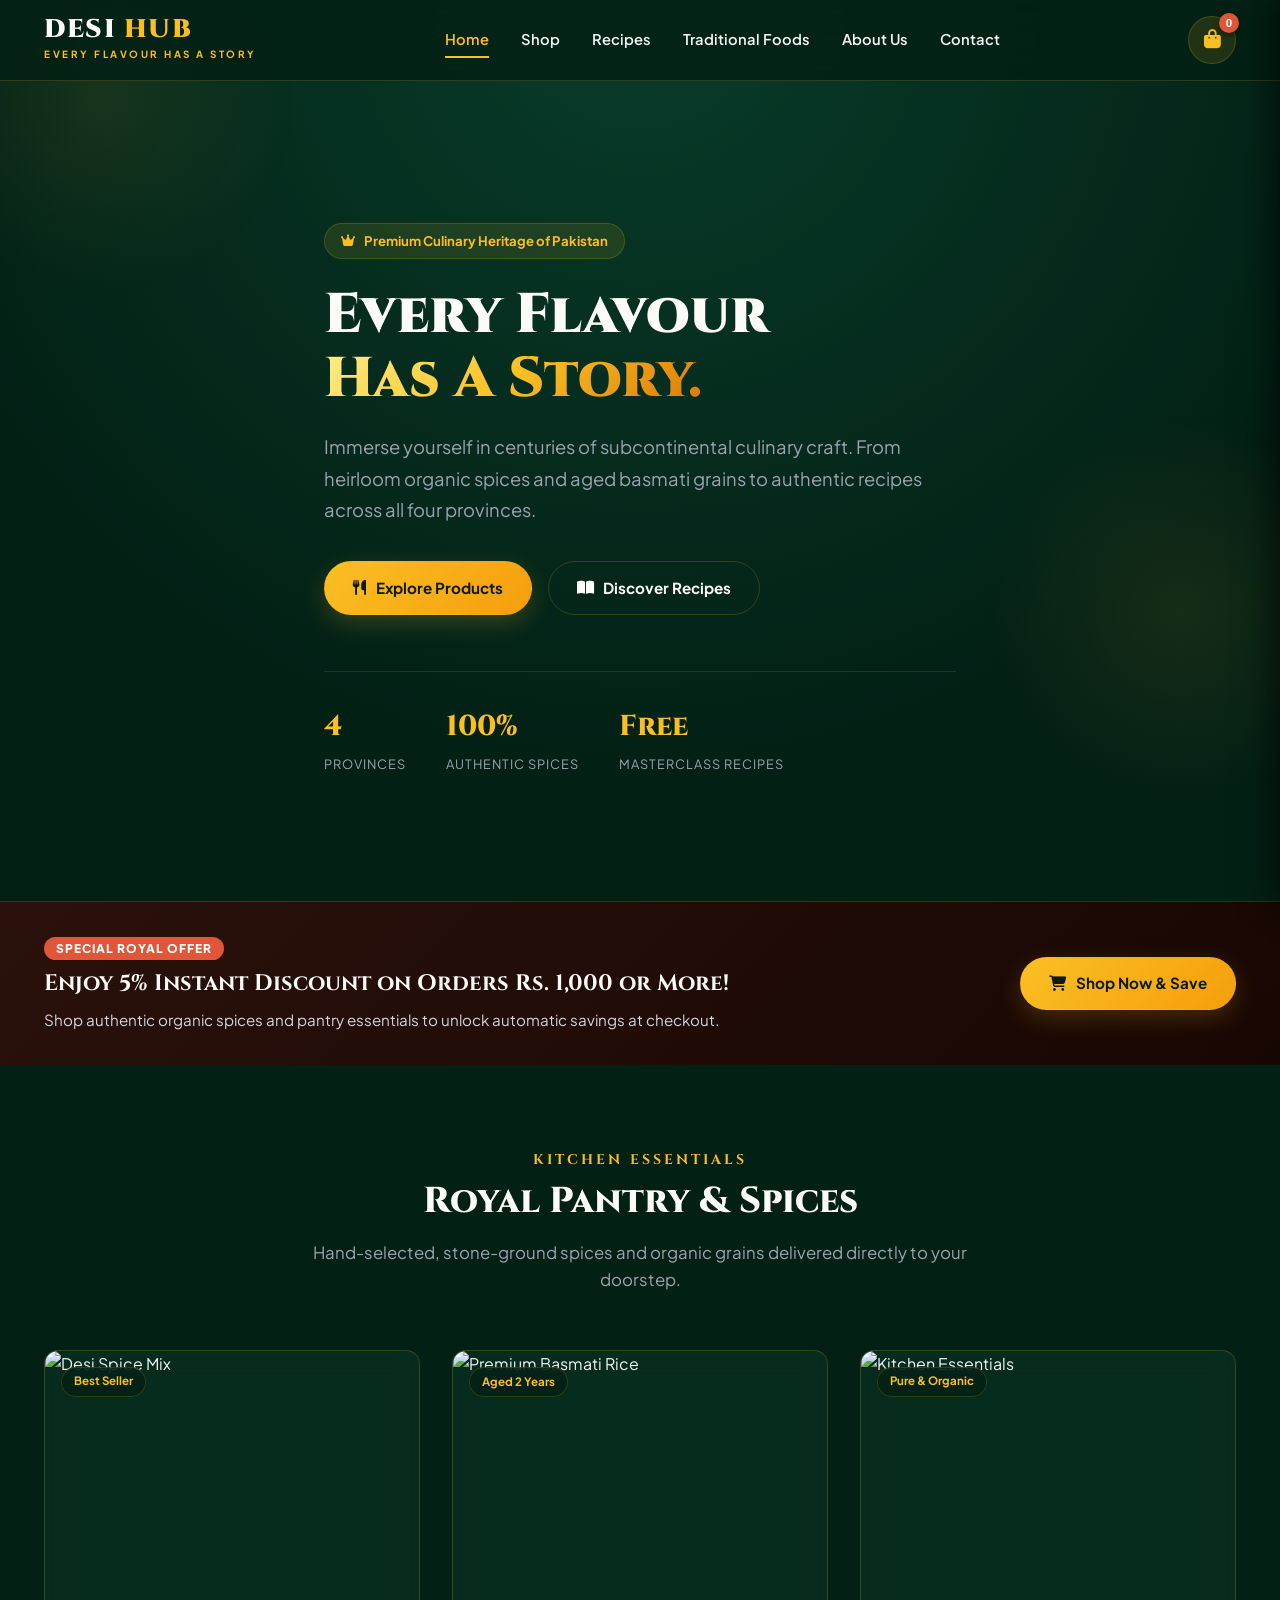
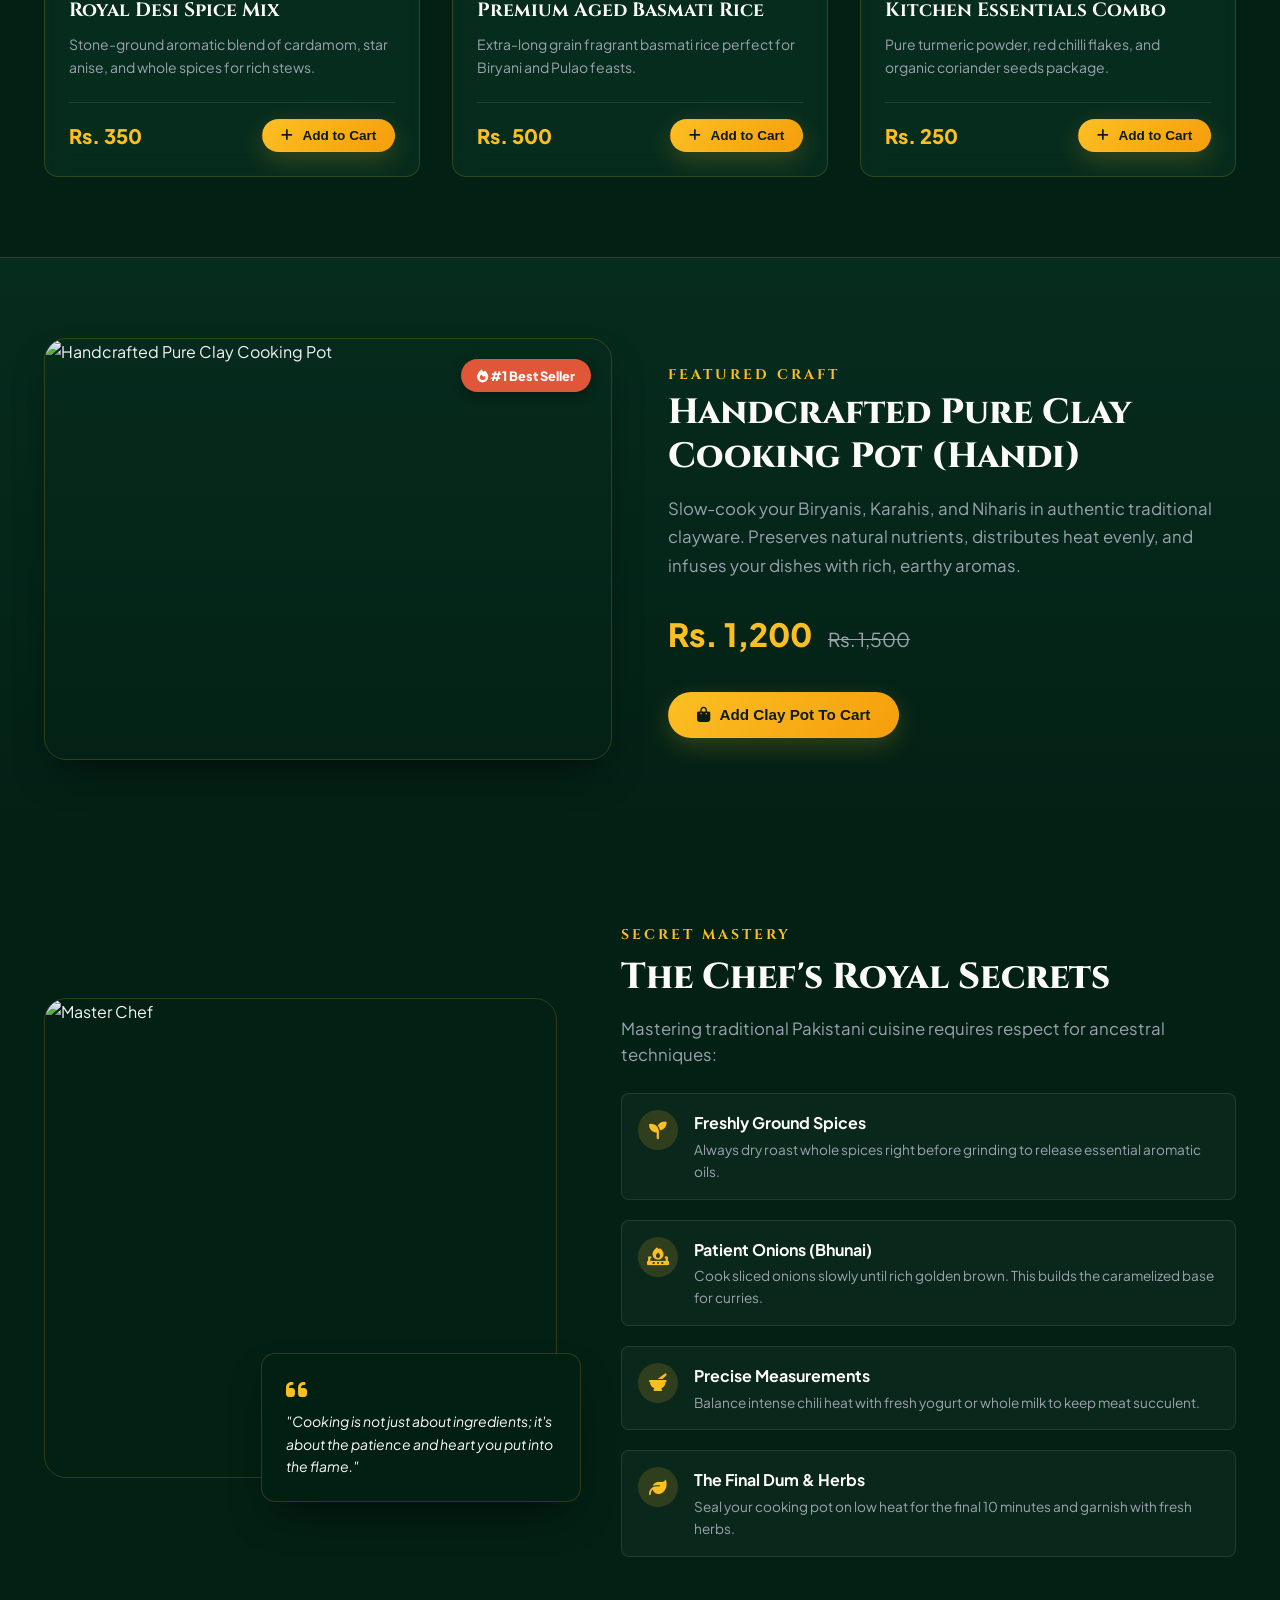
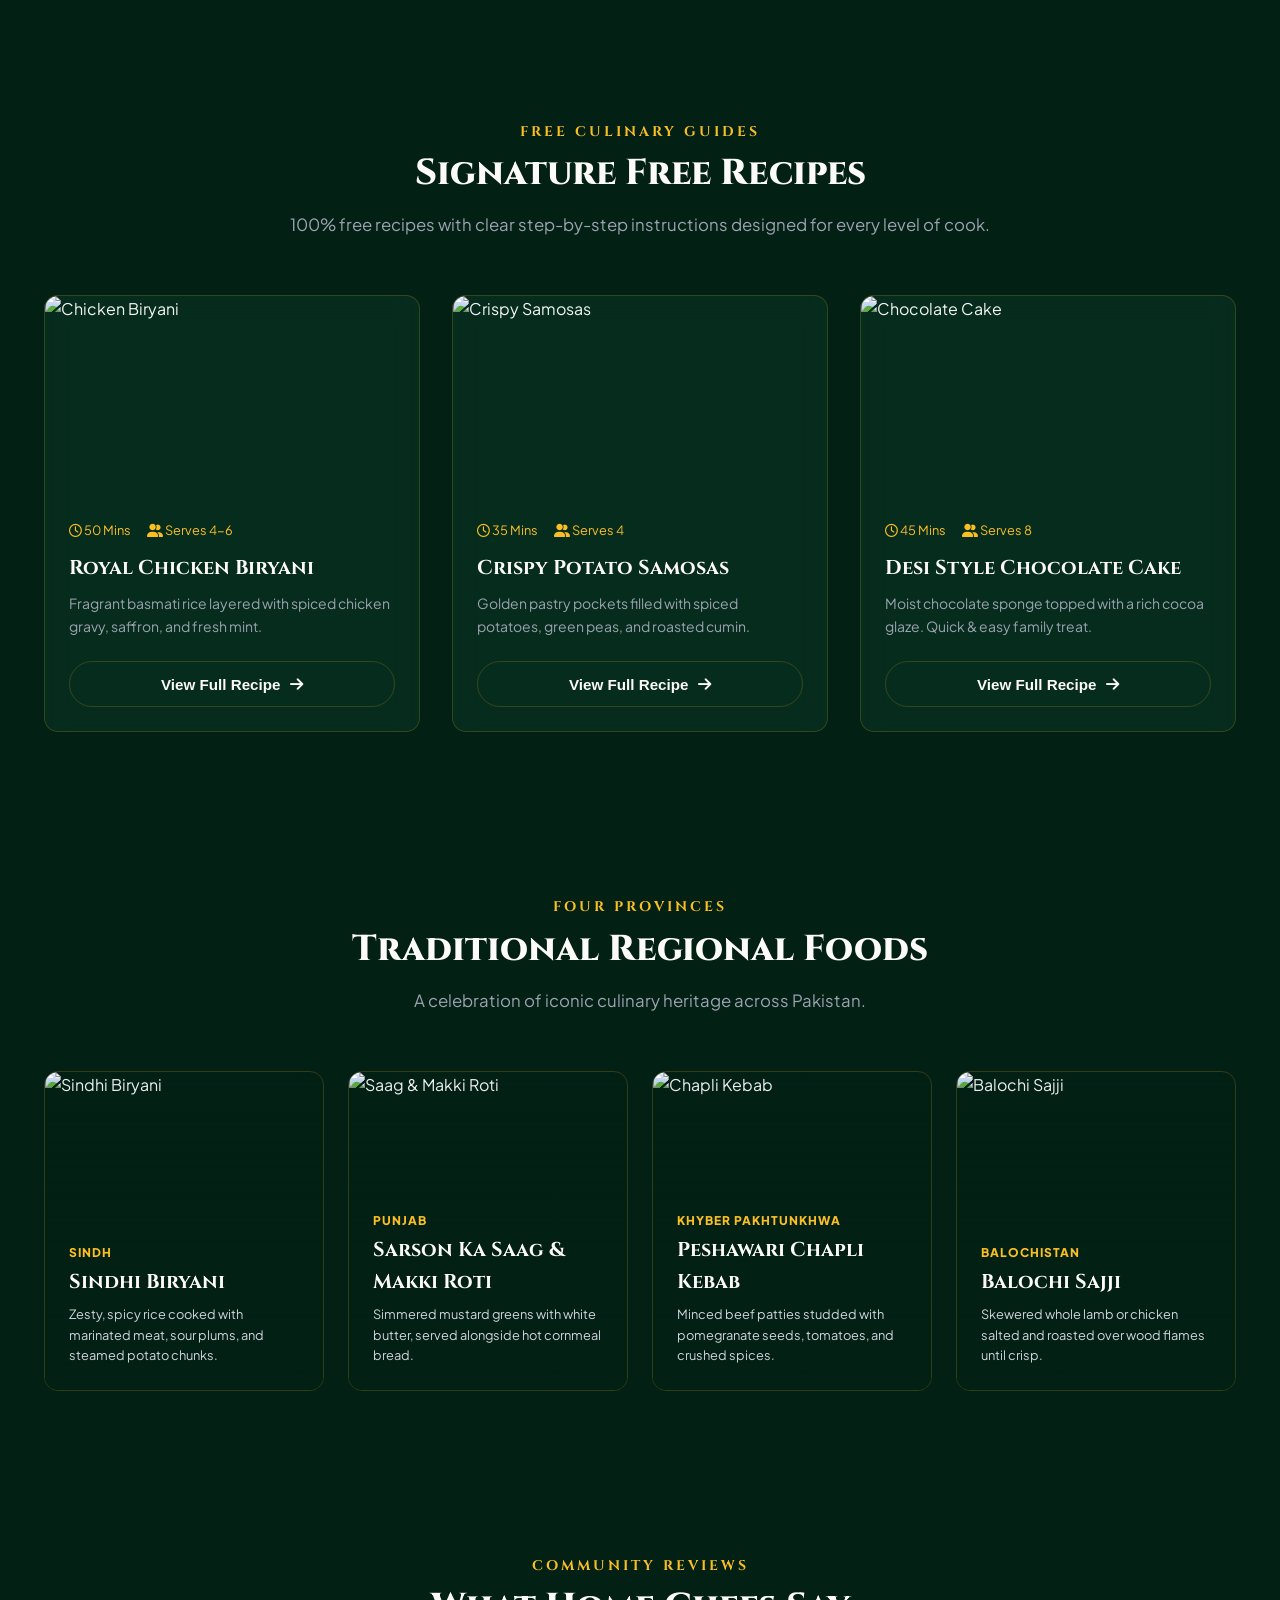
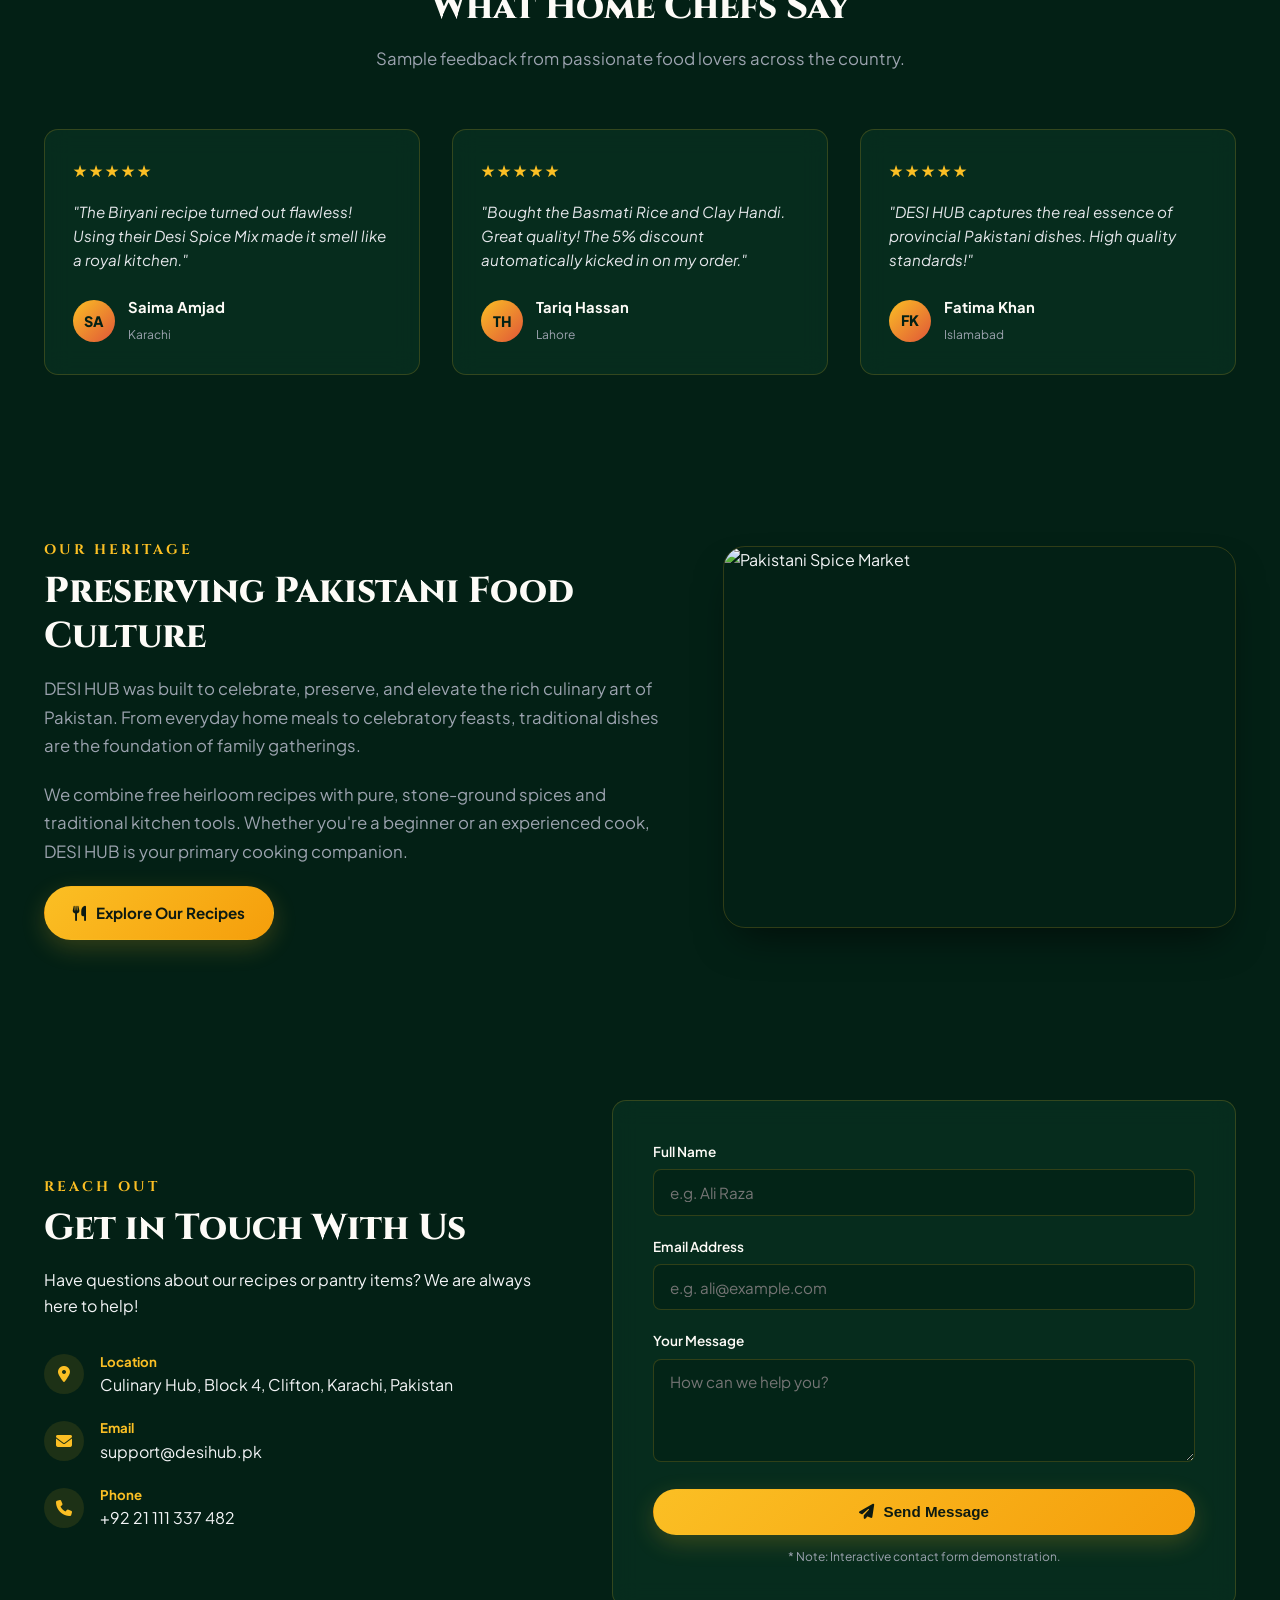
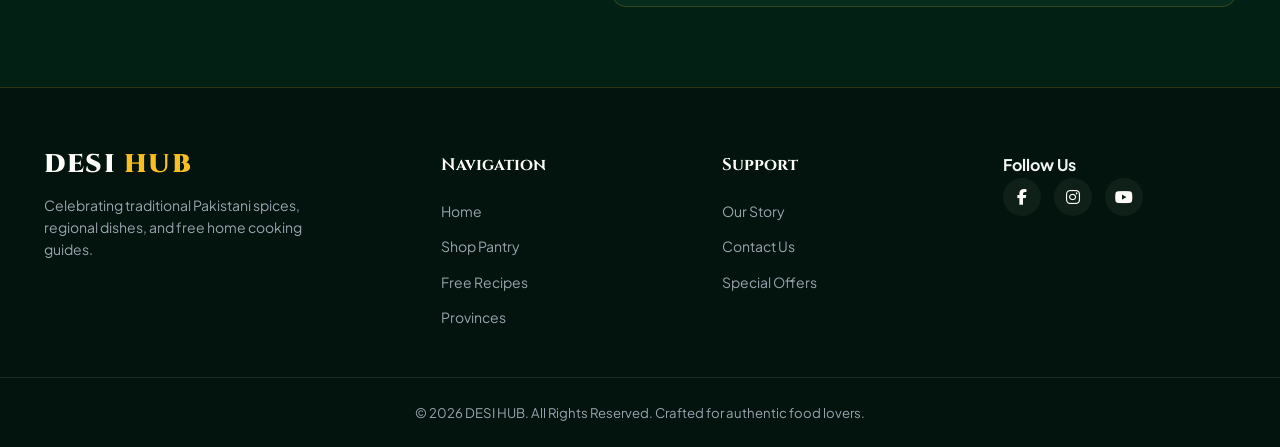
==== index.html @ f73d96d2 "First version of DESI HUB" ====
<!DOCTYPE html>
<html lang="en">
<head>
  <meta charset="UTF-8" />
  <meta name="viewport" content="width=device-width, initial-scale=1.0" />
  <title>DESI HUB — Every Flavour Has a Story</title>

  <!-- Google Fonts: Cinzel & Plus Jakarta Sans -->
  <link rel="preconnect" href="https://fonts.googleapis.com">
  <link rel="preconnect" href="https://fonts.gstatic.com" crossorigin>
  <link href="https://fonts.googleapis.com/css2?family=Cinzel:wght@600;700;800;900&family=Plus+Jakarta+Sans:wght@300;400;500;600;700;800&display=swap" rel="stylesheet">

  <!-- FontAwesome Icons -->
  <link rel="stylesheet" href="https://cdnjs.cloudflare.com/ajax/libs/font-awesome/6.4.0/css/all.min.css">

  <style>
    :root {
      --bg-dark: #032015;
      --bg-surface: #062c1e;
      --bg-card: rgba(8, 48, 33, 0.75);
      --bg-glass: rgba(12, 58, 40, 0.65);
      --gold-primary: #fbbf24;
      --gold-hover: #f59e0b;
      --gold-glow: rgba(251, 191, 36, 0.25);
      --terracotta: #e05638;
      --terracotta-hover: #c8462b;
      --cream: #fdfbf7;
      --text-main: #f3f4f6;
      --text-muted: #9ca3af;
      --border-color: rgba(251, 191, 36, 0.18);
      --border-light: rgba(255, 255, 255, 0.1);
      --radius-sm: 8px;
      --radius-md: 14px;
      --radius-lg: 22px;
      --radius-full: 9999px;
      --shadow-lg: 0 20px 40px -15px rgba(0, 0, 0, 0.6);
      --shadow-gold: 0 8px 25px rgba(251, 191, 36, 0.2);
      --transition: all 0.3s cubic-bezier(0.4, 0, 0.2, 1);
    }

    /* Reset & Base Styles */
    *, *::before, *::after {
      box-sizing: border-box;
      margin: 0;
      padding: 0;
    }

    html {
      scroll-behavior: smooth;
      font-family: 'Plus Jakarta Sans', sans-serif;
      background-color: var(--bg-dark);
      color: var(--text-main);
      overflow-x: hidden;
    }

    body {
      min-height: 100vh;
      line-height: 1.6;
      background: radial-gradient(circle at 50% 0%, #083c2a 0%, var(--bg-dark) 70%);
      background-attachment: fixed;
    }

    body.scroll-locked {
      overflow: hidden;
    }

    a {
      color: inherit;
      text-decoration: none;
    }

    img {
      max-width: 100%;
      height: auto;
      display: block;
    }

    /* Utility Classes & Container */
    .container {
      width: 100%;
      max-width: 1240px;
      margin: 0 auto;
      padding: 0 1.5rem;
    }

    .section-padding {
      padding: 5rem 0;
    }

    .gold-text {
      color: var(--gold-primary);
    }

    .gold-gradient {
      background: linear-gradient(135deg, #fef08a 0%, #fbbf24 50%, #d97706 100%);
      background-clip: text;
      -webkit-text-fill-color: transparent;
    }

    .section-header {
      text-align: center;
      max-width: 700px;
      margin: 0 auto 3.5rem;
    }

    .subheading {
      font-family: 'Cinzel', serif;
      font-size: 0.875rem;
      letter-spacing: 3px;
      color: var(--gold-primary);
      text-transform: uppercase;
      font-weight: 700;
      margin-bottom: 0.5rem;
      display: inline-block;
    }

    .section-title {
      font-family: 'Cinzel', serif;
      font-size: 2.25rem;
      font-weight: 800;
      color: var(--cream);
      line-height: 1.25;
      margin-bottom: 1rem;
    }

    .section-desc {
      color: var(--text-muted);
      font-size: 1.05rem;
    }

    .btn {
      display: inline-flex;
      align-items: center;
      justify-content: center;
      gap: 0.6rem;
      padding: 0.85rem 1.75rem;
      border-radius: var(--radius-full);
      font-weight: 700;
      font-size: 0.95rem;
      cursor: pointer;
      transition: var(--transition);
      border: 1px solid transparent;
      white-space: nowrap;
    }

    .btn-gold {
      background: linear-gradient(135deg, var(--gold-primary), var(--gold-hover));
      color: #0d1a12;
      box-shadow: var(--shadow-gold);
    }

    .btn-gold:hover {
      transform: translateY(-2px);
      box-shadow: 0 12px 30px rgba(251, 191, 36, 0.35);
      background: linear-gradient(135deg, #fcd34d, #f59e0b);
    }

    .btn-outline {
      background: transparent;
      color: var(--cream);
      border-color: var(--border-color);
    }

    .btn-outline:hover {
      background: rgba(251, 191, 36, 0.1);
      border-color: var(--gold-primary);
      color: var(--gold-primary);
    }

    .btn-sm {
      padding: 0.5rem 1.1rem;
      font-size: 0.85rem;
    }

    .btn-block {
      width: 100%;
    }

    .card {
      background: var(--bg-card);
      backdrop-filter: blur(12px);
      -webkit-backdrop-filter: blur(12px);
      border: 1px solid var(--border-color);
      border-radius: var(--radius-md);
      overflow: hidden;
      transition: var(--transition);
    }

    .card:hover {
      transform: translateY(-6px);
      border-color: rgba(251, 191, 36, 0.4);
      box-shadow: var(--shadow-lg);
    }

    /* Ambient Glow Background Elements */
    .ambient-glow {
      position: fixed;
      width: 400px;
      height: 400px;
      border-radius: 50%;
      background: radial-gradient(circle, rgba(251, 191, 36, 0.08) 0%, rgba(0,0,0,0) 70%);
      pointer-events: none;
      z-index: 0;
    }
    .glow-1 { top: -100px; left: -100px; }
    .glow-2 { bottom: 10%; right: -100px; }

    .navbar-wrapper {
      position: sticky;
      top: 0;
      z-index: 100;
      background: rgba(3, 32, 21, 0.85);
      backdrop-filter: blur(16px);
      -webkit-backdrop-filter: blur(16px);
      border-bottom: 1px solid var(--border-color);
      transition: var(--transition);
    }

    .navbar {
      display: flex;
      align-items: center;
      justify-content: space-between;
      height: 80px;
    }

    .brand {
      display: flex;
      flex-direction: column;
    }

    .brand-title {
      font-family: 'Cinzel', serif;
      font-size: 1.6rem;
      font-weight: 900;
      letter-spacing: 1.5px;
      color: var(--cream);
      line-height: 1;
    }

    .brand-tagline {
      font-size: 0.62rem;
      letter-spacing: 2.5px;
      color: var(--gold-primary);
      font-weight: 700;
      margin-top: 4px;
    }

    .nav-links {
      display: flex;
      align-items: center;
      gap: 2rem;
    }

    .nav-link {
      font-size: 0.92rem;
      font-weight: 600;
      color: var(--text-main);
      transition: var(--transition);
      position: relative;
    }

    .nav-link::after {
      content: '';
      position: absolute;
      bottom: -6px;
      left: 0;
      width: 0;
      height: 2px;
      background: var(--gold-primary);
      transition: var(--transition);
    }

    .nav-link:hover, .nav-link.active {
      color: var(--gold-primary);
    }

    .nav-link:hover::after, .nav-link.active::after {
      width: 100%;
    }

    .nav-actions {
      display: flex;
      align-items: center;
      gap: 1.25rem;
    }

    .cart-trigger {
      position: relative;
      background: rgba(251, 191, 36, 0.12);
      border: 1px solid var(--border-color);
      color: var(--gold-primary);
      width: 48px;
      height: 48px;
      border-radius: 50%;
      display: flex;
      align-items: center;
      justify-content: center;
      font-size: 1.2rem;
      cursor: pointer;
      transition: var(--transition);
    }

    .cart-trigger:hover {
      background: var(--gold-primary);
      color: var(--bg-dark);
    }

    .cart-badge {
      position: absolute;
      top: -4px;
      right: -4px;
      background: var(--terracotta);
      color: white;
      font-size: 0.72rem;
      font-weight: 800;
      width: 20px;
      height: 20px;
      border-radius: 50%;
      display: flex;
      align-items: center;
      justify-content: center;
      box-shadow: 0 2px 6px rgba(0,0,0,0.4);
    }

    .mobile-toggle {
      display: none;
      background: none;
      border: none;
      color: var(--cream);
      font-size: 1.5rem;
      cursor: pointer;
    }

    .hero-section {
      position: relative;
      padding: 7rem 0 6rem;
      overflow: hidden;
      display: flex;
      align-items: center;
      min-height: calc(100vh - 80px);
    }

    .hero-bg-overlay {
      position: absolute;
      inset: 0;
      background: linear-gradient(90deg, rgba(3, 32, 21, 0.95) 30%, rgba(3, 32, 21, 0.6) 60%, rgba(3, 32, 21, 0.3) 100%),
                  url('https://images.unsplash.com/photo-1585937421612-70a008356fbe?auto=format&fit=crop&w=1920&q=80') center/cover no-repeat;
      z-index: -1;
    }

    .hero-content {
      max-width: 680px;
      z-index: 1;
    }

    .hero-badge {
      display: inline-flex;
      align-items: center;
      gap: 0.5rem;
      padding: 0.4rem 1rem;
      background: rgba(251, 191, 36, 0.1);
      border: 1px solid var(--border-color);
      border-radius: var(--radius-full);
      font-size: 0.825rem;
      font-weight: 700;
      color: var(--gold-primary);
      margin-bottom: 1.5rem;
    }

    .hero-title {
      font-family: 'Cinzel', serif;
      font-size: 3.5rem;
      font-weight: 900;
      line-height: 1.15;
      color: var(--cream);
      margin-bottom: 1.25rem;
    }

    .hero-description {
      font-size: 1.15rem;
      color: var(--text-muted);
      margin-bottom: 2.25rem;
      line-height: 1.7;
    }

    .hero-cta {
      display: flex;
      flex-wrap: wrap;
      gap: 1rem;
      margin-bottom: 3.5rem;
    }

    .hero-stats {
      display: flex;
      gap: 2.5rem;
      padding-top: 2rem;
      border-top: 1px solid var(--border-light);
    }

    .stat-number {
      font-family: 'Cinzel', serif;
      font-size: 1.8rem;
      font-weight: 800;
      color: var(--gold-primary);
      display: block;
    }

    .stat-label {
      font-size: 0.8rem;
      color: var(--text-muted);
      text-transform: uppercase;
      letter-spacing: 1px;
    }

    .offer-banner {
      background: linear-gradient(135deg, #2b110b 0%, #170703 100%);
      border-top: 1px solid rgba(224, 86, 56, 0.3);
      padding: 2rem 0;
      position: relative;
    }

    .offer-wrapper {
      display: flex;
      align-items: center;
      justify-content: space-between;
      gap: 2rem;
      flex-wrap: wrap;
    }

    .badge-terracotta {
      background: var(--terracotta);
      color: white;
      font-size: 0.75rem;
      font-weight: 800;
      padding: 0.25rem 0.75rem;
      border-radius: var(--radius-full);
      letter-spacing: 1px;
    }

    .offer-heading {
      font-family: 'Cinzel', serif;
      font-size: 1.4rem;
      color: var(--cream);
      margin: 0.4rem 0;
    }

    .offer-text {
      color: #d1d5db;
      font-size: 0.95rem;
    }

    /* Products Grid */
    .products-grid {
      display: grid;
      grid-template-columns: repeat(auto-fill, minmax(300px, 1fr));
      gap: 2rem;
    }

    .product-card {
      display: flex;
      flex-direction: column;
      height: 100%;
    }

    .product-img-wrapper {
      position: relative;
      width: 100%;
      height: 220px;
      overflow: hidden;
    }

    .product-img-wrapper img {
      width: 100%;
      height: 100%;
      object-fit: cover;
      transition: transform 0.5s ease;
    }

    .product-card:hover .product-img-wrapper img {
      transform: scale(1.08);
    }

    .product-tag {
      position: absolute;
      top: 1rem;
      left: 1rem;
      background: rgba(3, 32, 21, 0.85);
      backdrop-filter: blur(6px);
      border: 1px solid var(--border-color);
      color: var(--gold-primary);
      font-size: 0.72rem;
      font-weight: 700;
      padding: 0.3rem 0.75rem;
      border-radius: var(--radius-full);
    }

    .product-info {
      padding: 1.5rem;
      display: flex;
      flex-direction: column;
      flex-grow: 1;
    }

    .product-title {
      font-family: 'Cinzel', serif;
      font-size: 1.2rem;
      font-weight: 700;
      color: var(--cream);
      margin-bottom: 0.5rem;
    }

    .product-desc {
      color: var(--text-muted);
      font-size: 0.875rem;
      margin-bottom: 1.5rem;
      flex-grow: 1;
    }

    .product-footer {
      display: flex;
      align-items: center;
      justify-content: space-between;
      margin-top: auto;
      padding-top: 1rem;
      border-top: 1px solid var(--border-light);
    }

    .product-price {
      font-size: 1.25rem;
      font-weight: 800;
      color: var(--gold-primary);
    }

    .bestseller-highlight {
      background: linear-gradient(180deg, var(--bg-surface) 0%, var(--bg-dark) 100%);
      padding: 5rem 0;
      border-top: 1px solid var(--border-color);
    }

    .highlight-grid {
      display: grid;
      grid-template-columns: 1fr 1fr;
      gap: 3.5rem;
      align-items: center;
    }

    .highlight-img-container {
      position: relative;
      border-radius: var(--radius-lg);
      overflow: hidden;
      border: 1px solid var(--border-color);
      box-shadow: var(--shadow-lg);
    }

    .highlight-img {
      width: 100%;
      height: 420px;
      object-fit: cover;
      display: block;
      transition: transform 0.6s ease;
    }

    .highlight-img-container:hover .highlight-img {
      transform: scale(1.04);
    }

    .highlight-badge {
      position: absolute;
      top: 1.25rem;
      right: 1.25rem;
      background: var(--terracotta);
      color: white;
      font-size: 0.8rem;
      font-weight: 800;
      padding: 0.4rem 1rem;
      border-radius: var(--radius-full);
      box-shadow: 0 4px 12px rgba(0,0,0,0.3);
    }

    .highlight-content .subheading {
      margin-bottom: 0.25rem;
    }

    .highlight-title {
      font-family: 'Cinzel', serif;
      font-size: 2.2rem;
      font-weight: 800;
      color: var(--cream);
      margin-bottom: 1rem;
      line-height: 1.25;
    }

    .highlight-desc {
      color: var(--text-muted);
      font-size: 1.05rem;
      margin-bottom: 1.75rem;
      line-height: 1.7;
    }

    .price-row {
      display: flex;
      align-items: baseline;
      gap: 1rem;
      margin-bottom: 2rem;
    }

    .current-price {
      font-size: 2rem;
      font-weight: 900;
      color: var(--gold-primary);
    }

    .old-price {
      font-size: 1.2rem;
      color: var(--text-muted);
      text-decoration: line-through;
    }

    .chefs-secret-section {
      padding: 5rem 0;
    }

    .chefs-wrapper {
      display: grid;
      grid-template-columns: 1fr 1.2fr;
      gap: 4rem;
      align-items: center;
    }

    .chefs-image-box {
      position: relative;
    }

    .chefs-image-box img {
      width: 100%;
      height: 480px;
      object-fit: cover;
      border-radius: var(--radius-lg);
      border: 1px solid var(--border-color);
    }

    .quote-card {
      position: absolute;
      bottom: -1.5rem;
      right: -1.5rem;
      background: rgba(3, 32, 21, 0.9);
      backdrop-filter: blur(12px);
      border: 1px solid var(--border-color);
      padding: 1.5rem;
      border-radius: var(--radius-md);
      max-width: 320px;
      box-shadow: var(--shadow-lg);
    }

    .quote-icon {
      color: var(--gold-primary);
      font-size: 1.5rem;
      margin-bottom: 0.5rem;
    }

    .quote-card p {
      font-size: 0.875rem;
      color: var(--cream);
      font-style: italic;
    }

    .secret-list {
      list-style: none;
      display: grid;
      gap: 1.25rem;
      margin-top: 1.5rem;
    }

    .secret-item {
      display: flex;
      align-items: flex-start;
      gap: 1rem;
      padding: 1rem;
      background: rgba(255, 255, 255, 0.03);
      border-radius: var(--radius-sm);
      border: 1px solid var(--border-light);
    }

    .secret-icon {
      width: 40px;
      height: 40px;
      border-radius: 50%;
      background: rgba(251, 191, 36, 0.15);
      color: var(--gold-primary);
      display: flex;
      align-items: center;
      justify-content: center;
      font-size: 1.1rem;
      flex-shrink: 0;
    }

    .secret-item h4 {
      color: var(--cream);
      font-size: 1rem;
      margin-bottom: 0.2rem;
    }

    .secret-item p {
      color: var(--text-muted);
      font-size: 0.85rem;
    }

    .recipes-grid {
      display: grid;
      grid-template-columns: repeat(auto-fill, minmax(320px, 1fr));
      gap: 2rem;
    }

    .recipe-card {
      display: flex;
      flex-direction: column;
    }

    .recipe-img {
      width: 100%;
      height: 200px;
      object-fit: cover;
    }

    .recipe-body {
      padding: 1.5rem;
      display: flex;
      flex-direction: column;
      flex-grow: 1;
    }

    .recipe-meta {
      display: flex;
      gap: 1rem;
      font-size: 0.8rem;
      color: var(--gold-primary);
      margin-bottom: 0.75rem;
    }

    .recipe-title {
      font-family: 'Cinzel', serif;
      font-size: 1.25rem;
      color: var(--cream);
      margin-bottom: 0.5rem;
    }

    .recipe-excerpt {
      color: var(--text-muted);
      font-size: 0.875rem;
      margin-bottom: 1.5rem;
      flex-grow: 1;
    }

    /* Provinces Grid */
    .provinces-grid {
      display: grid;
      grid-template-columns: repeat(auto-fill, minmax(260px, 1fr));
      gap: 1.5rem;
    }

    .province-card {
      position: relative;
      height: 320px;
      border-radius: var(--radius-md);
      overflow: hidden;
      border: 1px solid var(--border-color);
      cursor: pointer;
    }

    .province-bg {
      width: 100%;
      height: 100%;
      object-fit: cover;
      transition: transform 0.6s ease;
    }

    .province-card:hover .province-bg {
      transform: scale(1.1);
    }

    .province-overlay {
      position: absolute;
      inset: 0;
      background: linear-gradient(0deg, rgba(3, 32, 21, 0.95) 0%, rgba(3, 32, 21, 0.3) 60%, rgba(0,0,0,0) 100%);
      padding: 1.5rem;
      display: flex;
      flex-direction: column;
      justify-content: flex-end;
    }

    .province-tag {
      font-size: 0.75rem;
      font-weight: 800;
      color: var(--gold-primary);
      text-transform: uppercase;
      letter-spacing: 1px;
    }

    .province-dish {
      font-family: 'Cinzel', serif;
      font-size: 1.25rem;
      color: var(--cream);
      margin: 0.2rem 0 0.4rem;
    }

    .province-desc {
      font-size: 0.8rem;
      color: #d1d5db;
    }

    .reviews-grid {
      display: grid;
      grid-template-columns: repeat(auto-fill, minmax(300px, 1fr));
      gap: 2rem;
    }

    .review-card {
      padding: 1.75rem;
      display: flex;
      flex-direction: column;
    }

    .stars {
      color: var(--gold-primary);
      margin-bottom: 1rem;
      letter-spacing: 2px;
    }

    .review-text {
      color: #e5e7eb;
      font-size: 0.95rem;
      font-style: italic;
      margin-bottom: 1.5rem;
      flex-grow: 1;
    }

    .reviewer-info {
      display: flex;
      align-items: center;
      gap: 0.8rem;
    }

    .avatar {
      width: 42px;
      height: 42px;
      border-radius: 50%;
      background: linear-gradient(135deg, var(--gold-primary), var(--terracotta));
      color: #032015;
      font-weight: 800;
      display: flex;
      align-items: center;
      justify-content: center;
      font-size: 0.9rem;
    }

    .reviewer-name {
      color: var(--cream);
      font-size: 0.925rem;
      font-weight: 700;
    }

    .reviewer-location {
      font-size: 0.75rem;
      color: var(--text-muted);
    }

    /* About Us Section */
    .about-grid {
      display: grid;
      grid-template-columns: 1.2fr 1fr;
      gap: 4rem;
      align-items: center;
    }

    .about-p {
      color: var(--text-muted);
      font-size: 1.05rem;
      margin-bottom: 1.25rem;
      line-height: 1.7;
    }

    .about-image-box {
      border-radius: var(--radius-lg);
      overflow: hidden;
      border: 1px solid var(--border-color);
      box-shadow: var(--shadow-lg);
    }

    .about-img {
      width: 100%;
      height: 380px;
      object-fit: cover;
    }

    /* Contact Section */
    .contact-wrapper {
      display: grid;
      grid-template-columns: 1fr 1.2fr;
      gap: 3rem;
    }

    .contact-info-box {
      display: flex;
      flex-direction: column;
      justify-content: center;
    }

    .contact-details {
      margin-top: 2rem;
      display: grid;
      gap: 1.25rem;
    }

    .c-detail {
      display: flex;
      align-items: center;
      gap: 1rem;
    }

    .c-detail i {
      width: 40px;
      height: 40px;
      border-radius: 50%;
      background: rgba(251, 191, 36, 0.1);
      color: var(--gold-primary);
      display: flex;
      align-items: center;
      justify-content: center;
    }

    .contact-form-card {
      padding: 2.5rem;
    }

    .form-group {
      margin-bottom: 1.25rem;
    }

    .form-group label {
      display: block;
      font-size: 0.85rem;
      font-weight: 600;
      color: var(--cream);
      margin-bottom: 0.4rem;
    }

    .form-input {
      width: 100%;
      padding: 0.8rem 1rem;
      background: rgba(3, 32, 21, 0.6);
      border: 1px solid var(--border-color);
      border-radius: var(--radius-sm);
      color: white;
      font-family: inherit;
      font-size: 0.95rem;
      transition: var(--transition);
    }

    .form-input:focus {
      outline: none;
      border-color: var(--gold-primary);
      box-shadow: 0 0 0 3px rgba(251, 191, 36, 0.15);
    }

    .form-note {
      font-size: 0.75rem;
      color: var(--text-muted);
      margin-top: 0.75rem;
      text-align: center;
    }

    /* Footer */
    .footer {
      background: #02140d;
      border-top: 1px solid var(--border-color);
      padding: 4rem 0 0;
    }

    .footer-grid {
      display: grid;
      grid-template-columns: 1.5fr 1fr 1fr 1fr;
      gap: 3rem;
      padding-bottom: 3rem;
    }

    .footer-brand p {
      color: var(--text-muted);
      font-size: 0.875rem;
      margin-top: 1rem;
      max-width: 300px;
    }

    .footer-links h4 {
      color: var(--cream);
      font-family: 'Cinzel', serif;
      font-size: 1.05rem;
      margin-bottom: 1.2rem;
    }

    .footer-links ul {
      list-style: none;
      display: grid;
      gap: 0.6rem;
    }

    .footer-links a {
      color: var(--text-muted);
      font-size: 0.875rem;
      transition: var(--transition);
    }

    .footer-links a:hover {
      color: var(--gold-primary);
    }

    .social-icons {
      display: flex;
      gap: 0.8rem;
    }

    .social-icons a {
      width: 38px;
      height: 38px;
      border-radius: 50%;
      background: rgba(255, 255, 255, 0.05);
      color: var(--cream);
      display: flex;
      align-items: center;
      justify-content: center;
      transition: var(--transition);
    }

    .social-icons a:hover {
      background: var(--gold-primary);
      color: var(--bg-dark);
    }

    .footer-bottom {
      border-top: 1px solid var(--border-light);
      padding: 1.5rem 0;
      text-align: center;
      font-size: 0.825rem;
      color: var(--text-muted);
    }

    .cart-overlay {
      position: fixed;
      inset: 0;
      background: rgba(0, 0, 0, 0.7);
      backdrop-filter: blur(4px);
      z-index: 200;
      opacity: 0;
      pointer-events: none;
      transition: var(--transition);
    }

    .cart-overlay.active {
      opacity: 1;
      pointer-events: auto;
    }

    .cart-drawer {
      position: fixed;
      top: 0;
      right: -420px;
      width: 100%;
      max-width: 420px;
      height: 100vh;
      background: #042418;
      border-left: 1px solid var(--border-color);
      z-index: 201;
      display: flex;
      flex-direction: column;
      transition: right 0.4s cubic-bezier(0.16, 1, 0.3, 1);
      box-shadow: -10px 0 30px rgba(0,0,0,0.5);
    }

    .cart-drawer.active {
      right: 0;
    }

    .cart-header {
      padding: 1.5rem;
      border-bottom: 1px solid var(--border-light);
      display: flex;
      align-items: center;
      justify-content: space-between;
    }

    .cart-header h3 {
      font-family: 'Cinzel', serif;
      font-size: 1.2rem;
      color: var(--cream);
      display: flex;
      align-items: center;
      gap: 0.5rem;
    }

    .cart-close-btn {
      background: none;
      border: none;
      color: var(--text-muted);
      font-size: 1.8rem;
      cursor: pointer;
      transition: var(--transition);
      line-height: 1;
    }

    .cart-close-btn:hover {
      color: var(--gold-primary);
    }

    /* Discount Banner in Cart */
    .discount-banner {
      background: rgba(251, 191, 36, 0.1);
      border-bottom: 1px solid var(--border-color);
      padding: 0.75rem 1.25rem;
      font-size: 0.825rem;
      color: var(--gold-primary);
      text-align: center;
      font-weight: 600;
    }

    .cart-items {
      flex-grow: 1;
      overflow-y: auto;
      padding: 1.25rem;
      display: flex;
      flex-direction: column;
      gap: 1rem;
    }

    .cart-empty-msg {
      text-align: center;
      color: var(--text-muted);
      margin: auto 0;
      font-size: 0.95rem;
    }

    .cart-item {
      display: flex;
      gap: 1rem;
      background: rgba(255, 255, 255, 0.03);
      border: 1px solid var(--border-light);
      padding: 0.85rem;
      border-radius: var(--radius-sm);
      align-items: center;
    }

    .cart-item-img {
      width: 60px;
      height: 60px;
      object-fit: cover;
      border-radius: var(--radius-sm);
    }

    .cart-item-details {
      flex-grow: 1;
    }

    .cart-item-title {
      font-size: 0.9rem;
      font-weight: 700;
      color: var(--cream);
    }

    .cart-item-price {
      font-size: 0.85rem;
      color: var(--gold-primary);
      font-weight: 700;
      margin-top: 0.2rem;
    }

    .cart-item-qty {
      display: flex;
      align-items: center;
      gap: 0.5rem;
      margin-top: 0.4rem;
    }

    .qty-btn {
      width: 24px;
      height: 24px;
      border-radius: 4px;
      background: rgba(255, 255, 255, 0.1);
      border: none;
      color: white;
      cursor: pointer;
      display: flex;
      align-items: center;
      justify-content: center;
      font-weight: 700;
    }

    .qty-btn:hover {
      background: var(--gold-primary);
      color: var(--bg-dark);
    }

    .qty-val {
      font-size: 0.85rem;
      font-weight: 700;
    }

    .cart-item-remove {
      background: none;
      border: none;
      color: #ef4444;
      cursor: pointer;
      font-size: 0.9rem;
      padding: 0.4rem;
    }

    .cart-footer {
      padding: 1.5rem;
      border-top: 1px solid var(--border-light);
      background: rgba(0, 0, 0, 0.2);
    }

    .cart-summary-row {
      display: flex;
      justify-content: space-between;
      font-size: 0.9rem;
      color: var(--text-muted);
      margin-bottom: 0.5rem;
    }

    .discount-row {
      color: #10b981;
      font-weight: 600;
    }

    .total-row {
      font-size: 1.2rem;
      font-weight: 800;
      color: var(--cream);
      margin-top: 0.75rem;
      padding-top: 0.75rem;
      border-top: 1px solid var(--border-light);
    }

    .margin-top {
      margin-top: 1.25rem;
    }

    .modal-overlay {
      position: fixed;
      inset: 0;
      background: rgba(0, 0, 0, 0.8);
      backdrop-filter: blur(8px);
      z-index: 300;
      opacity: 0;
      pointer-events: none;
      transition: var(--transition);
      display: flex;
      align-items: center;
      justify-content: center;
      padding: 1.5rem;
    }

    .modal-overlay.active {
      opacity: 1;
      pointer-events: auto;
    }

    .modal-card {
      background: #062c1e;
      border: 1px solid var(--border-color);
      border-radius: var(--radius-lg);
      max-width: 650px;
      width: 100%;
      max-height: 85vh;
      overflow-y: auto;
      padding: 2.5rem;
      position: relative;
      box-shadow: var(--shadow-lg);
      transform: scale(0.95);
      transition: var(--transition);
    }

    .modal-overlay.active .modal-card {
      transform: scale(1);
    }

    .modal-close-btn {
      position: absolute;
      top: 1.25rem;
      right: 1.25rem;
      background: rgba(255, 255, 255, 0.08);
      border: none;
      color: var(--cream);
      width: 36px;
      height: 36px;
      border-radius: 50%;
      font-size: 1.4rem;
      cursor: pointer;
      display: flex;
      align-items: center;
      justify-content: center;
      transition: var(--transition);
    }

    .modal-close-btn:hover {
      background: var(--terracotta);
      color: white;
    }

    /* Toast Notification System */
    .toast-container {
      position: fixed;
      bottom: 2rem;
      left: 2rem;
      z-index: 400;
      display: flex;
      flex-direction: column;
      gap: 0.75rem;
      pointer-events: none;
    }

    .toast {
      background: rgba(6, 44, 30, 0.95);
      backdrop-filter: blur(10px);
      border: 1px solid var(--border-color);
      color: var(--cream);
      padding: 0.9rem 1.4rem;
      border-radius: var(--radius-md);
      box-shadow: var(--shadow-lg);
      display: flex;
      align-items: center;
      gap: 0.75rem;
      font-size: 0.9rem;
      font-weight: 600;
      pointer-events: auto;
      animation: slideIn 0.3s cubic-bezier(0.16, 1, 0.3, 1) forwards;
    }

    @keyframes slideIn {
      from { transform: translateX(-100%); opacity: 0; }
      to { transform: translateX(0); opacity: 1; }
    }

    /* Media Queries for Responsive Design */
    @media (max-width: 992px) {
      .hero-title { font-size: 2.8rem; }
      .highlight-grid, .chefs-wrapper, .about-grid, .contact-wrapper { grid-template-columns: 1fr; gap: 2.5rem; }
      .quote-card { position: static; margin-top: 1rem; max-width: 100%; }
      .footer-grid { grid-template-columns: 1fr 1fr; }
    }

    @media (max-width: 768px) {
      .mobile-toggle { display: block; }
      .nav-links {
        position: fixed;
        top: 80px;
        left: 0;
        width: 100%;
        background: #032015;
        border-bottom: 1px solid var(--border-color);
        flex-direction: column;
        padding: 2rem;
        gap: 1.5rem;
        transform: translateY(-150%);
        transition: var(--transition);
      }
      .nav-links.active { transform: translateY(0); }
      .hero-title { font-size: 2.2rem; }
      .footer-grid { grid-template-columns: 1fr; }
    }
  </style>
</head>
<body>

  <!-- Ambient Glow Backgrounds -->
  <div class="ambient-glow glow-1"></div>
  <div class="ambient-glow glow-2"></div>

  <!-- Toast Notification Container -->
  <div id="toast-container" class="toast-container"></div>

  <!-- Sticky Navigation Header -->
  <header class="navbar-wrapper">
    <div class="container navbar">
      <a href="#home" class="brand">
        <span class="brand-title">DESI <span class="gold-text">HUB</span></span>
        <span class="brand-tagline">EVERY FLAVOUR HAS A STORY</span>
      </a>

      <nav class="nav-links" id="nav-menu">
        <a href="#home" class="nav-link active">Home</a>
        <a href="#shop" class="nav-link">Shop</a>
        <a href="#recipes" class="nav-link">Recipes</a>
        <a href="#provinces" class="nav-link">Traditional Foods</a>
        <a href="#about" class="nav-link">About Us</a>
        <a href="#contact" class="nav-link">Contact</a>
      </nav>

      <div class="nav-actions">
        <button class="cart-trigger" id="cart-open-btn" aria-label="Shopping Cart">
          <i class="fa-solid fa-bag-shopping"></i>
          <span class="cart-badge" id="cart-badge-count">0</span>
        </button>
        <button class="mobile-toggle" id="mobile-toggle-btn" aria-label="Toggle Navigation Menu">
          <i class="fa-solid fa-bars"></i>
        </button>
      </div>
    </div>
  </header>

  <!-- Hero Section -->
  <section id="home" class="hero-section">
    <div class="hero-bg-overlay"></div>
    <div class="container hero-content">
      <div class="hero-badge">
        <i class="fa-solid fa-crown gold-text"></i> Premium Culinary Heritage of Pakistan
      </div>
      <h1 class="hero-title">Every Flavour <br><span class="gold-gradient">Has A Story.</span></h1>
      <p class="hero-description">
        Immerse yourself in centuries of subcontinental culinary craft. From heirloom organic spices and aged basmati grains to authentic recipes across all four provinces.
      </p>
      <div class="hero-cta">
        <a href="#shop" class="btn btn-gold">
          <i class="fa-solid fa-utensils"></i> Explore Products
        </a>
        <a href="#recipes" class="btn btn-outline">
          <i class="fa-solid fa-book-open"></i> Discover Recipes
        </a>
      </div>
      <div class="hero-stats">
        <div class="stat-item">
          <span class="stat-number">4</span>
          <span class="stat-label">Provinces</span>
        </div>
        <div class="stat-item">
          <span class="stat-number">100%</span>
          <span class="stat-label">Authentic Spices</span>
        </div>
        <div class="stat-item">
          <span class="stat-number">Free</span>
          <span class="stat-label">Masterclass Recipes</span>
        </div>
      </div>
    </div>
  </section>

  <!-- Special Offer Section -->
  <section class="offer-banner">
    <div class="container offer-wrapper">
      <div class="offer-info">
        <span class="badge-terracotta">SPECIAL ROYAL OFFER</span>
        <h3 class="offer-heading">Enjoy 5% Instant Discount on Orders Rs. 1,000 or More!</h3>
        <p class="offer-text">Shop authentic organic spices and pantry essentials to unlock automatic savings at checkout.</p>
      </div>
      <a href="#shop" class="btn btn-gold offer-btn">
        <i class="fa-solid fa-cart-shopping"></i> Shop Now & Save
      </a>
    </div>
  </section>

  <!-- Shop Section -->
  <section id="shop" class="section-padding">
    <div class="container">
      <div class="section-header">
        <span class="subheading">KITCHEN ESSENTIALS</span>
        <h2 class="section-title">Royal Pantry & Spices</h2>
        <p class="section-desc">Hand-selected, stone-ground spices and organic grains delivered directly to your doorstep.</p>
      </div>

      <div class="products-grid">
        <!-- Product 1 -->
        <div class="card product-card">
          <div class="product-img-wrapper">
            <img src="https://images.unsplash.com/photo-1596040033229-a9821ebd058d?auto=format&fit=crop&w=600&q=80" alt="Desi Spice Mix" />
            <span class="product-tag">Best Seller</span>
          </div>
          <div class="product-info">
            <h3 class="product-title">Royal Desi Spice Mix</h3>
            <p class="product-desc">Stone-ground aromatic blend of cardamom, star anise, and whole spices for rich stews.</p>
            <div class="product-footer">
              <span class="product-price">Rs. 350</span>
              <button class="btn btn-gold btn-sm add-to-cart-btn" data-id="1" data-name="Royal Desi Spice Mix" data-price="350" data-img="https://images.unsplash.com/photo-1596040033229-a9821ebd058d?auto=format&fit=crop&w=600&q=80">
                <i class="fa-solid fa-plus"></i> Add to Cart
              </button>
            </div>
          </div>
        </div>

        <!-- Product 2 -->
        <div class="card product-card">
          <div class="product-img-wrapper">
            <img src="https://images.unsplash.com/photo-1586201375761-83865001e31c?auto=format&fit=crop&w=600&q=80" alt="Premium Basmati Rice" />
            <span class="product-tag">Aged 2 Years</span>
          </div>
          <div class="product-info">
            <h3 class="product-title">Premium Aged Basmati Rice</h3>
            <p class="product-desc">Extra-long grain fragrant basmati rice perfect for Biryani and Pulao feasts.</p>
            <div class="product-footer">
              <span class="product-price">Rs. 500</span>
              <button class="btn btn-gold btn-sm add-to-cart-btn" data-id="2" data-name="Premium Aged Basmati Rice" data-price="500" data-img="https://images.unsplash.com/photo-1586201375761-83865001e31c?auto=format&fit=crop&w=600&q=80">
                <i class="fa-solid fa-plus"></i> Add to Cart
              </button>
            </div>
          </div>
        </div>

        <!-- Product 3 -->
        <div class="card product-card">
          <div class="product-img-wrapper">
            <img src="https://images.unsplash.com/photo-1556910103-1c02745aae4d?auto=format&fit=crop&w=600&q=80" alt="Kitchen Essentials" />
            <span class="product-tag">Pure & Organic</span>
          </div>
          <div class="product-info">
            <h3 class="product-title">Kitchen Essentials Combo</h3>
            <p class="product-desc">Pure turmeric powder, red chilli flakes, and organic coriander seeds package.</p>
            <div class="product-footer">
              <span class="product-price">Rs. 250</span>
              <button class="btn btn-gold btn-sm add-to-cart-btn" data-id="3" data-name="Kitchen Essentials Combo" data-price="250" data-img="https://images.unsplash.com/photo-1556910103-1c02745aae4d?auto=format&fit=crop&w=600&q=80">
                <i class="fa-solid fa-plus"></i> Add to Cart
              </button>
            </div>
          </div>
        </div>
      </div>
    </div>
  </section>

  <!-- Best-Selling Highlight Section (AUTHENTIC CLAY POT HANDI) -->
  <section class="bestseller-highlight">
    <div class="container highlight-grid">
      <div class="highlight-img-container">
        <!-- Working Unsplash high quality clay handi image -->
        <img src="https://images.unsplash.com/photo-1618449840665-9ed506d73a34?auto=format&fit=crop&w=1000&q=80" alt="Handcrafted Pure Clay Cooking Pot" class="highlight-img" />
        <div class="highlight-badge"><i class="fa-solid fa-fire"></i> #1 Best Seller</div>
      </div>
      <div class="highlight-content">
        <span class="subheading">FEATURED CRAFT</span>
        <h2 class="highlight-title">Handcrafted Pure Clay Cooking Pot (Handi)</h2>
        <p class="highlight-desc">
          Slow-cook your Biryanis, Karahis, and Niharis in authentic traditional clayware. Preserves natural nutrients, distributes heat evenly, and infuses your dishes with rich, earthy aromas.
        </p>
        <div class="price-row">
          <span class="current-price">Rs. 1,200</span>
          <span class="old-price">Rs. 1,500</span>
        </div>
        <button class="btn btn-gold add-to-cart-btn" data-id="4" data-name="Handcrafted Pure Clay Cooking Pot" data-price="1200" data-img="https://images.unsplash.com/photo-1618449840665-9ed506d73a34?auto=format&fit=crop&w=1000&q=80">
          <i class="fa-solid fa-bag-shopping"></i> Add Clay Pot To Cart
        </button>
      </div>
    </div>
  </section>

  <!-- Chef's Secret Section -->
  <section class="chefs-secret-section">
    <div class="container chefs-wrapper">
      <div class="chefs-image-box">
        <img src="https://images.unsplash.com/photo-1577219491135-ce391730fb2c?auto=format&fit=crop&w=800&q=80" alt="Master Chef" />
        <div class="quote-card">
          <i class="fa-solid fa-quote-left quote-icon"></i>
          <p>"Cooking is not just about ingredients; it's about the patience and heart you put into the flame."</p>
        </div>
      </div>
      <div class="chefs-content">
        <span class="subheading">SECRET MASTERY</span>
        <h2 class="section-title">The Chef's Royal Secrets</h2>
        <p class="section-desc">Mastering traditional Pakistani cuisine requires respect for ancestral techniques:</p>

        <ul class="secret-list">
          <li class="secret-item">
            <div class="secret-icon"><i class="fa-solid fa-seedling"></i></div>
            <div>
              <h4>Freshly Ground Spices</h4>
              <p>Always dry roast whole spices right before grinding to release essential aromatic oils.</p>
            </div>
          </li>
          <li class="secret-item">
            <div class="secret-icon"><i class="fa-solid fa-fire-burner"></i></div>
            <div>
              <h4>Patient Onions (Bhunai)</h4>
              <p>Cook sliced onions slowly until rich golden brown. This builds the caramelized base for curries.</p>
            </div>
          </li>
          <li class="secret-item">
            <div class="secret-icon"><i class="fa-solid fa-mortar-pestle"></i></div>
            <div>
              <h4>Precise Measurements</h4>
              <p>Balance intense chili heat with fresh yogurt or whole milk to keep meat succulent.</p>
            </div>
          </li>
          <li class="secret-item">
            <div class="secret-icon"><i class="fa-solid fa-leaf"></i></div>
            <div>
              <h4>The Final Dum & Herbs</h4>
              <p>Seal your cooking pot on low heat for the final 10 minutes and garnish with fresh herbs.</p>
            </div>
          </li>
        </ul>
      </div>
    </div>
  </section>

  <!-- Free Recipes Section -->
  <section id="recipes" class="section-padding">
    <div class="container">
      <div class="section-header">
        <span class="subheading">FREE CULINARY GUIDES</span>
        <h2 class="section-title">Signature Free Recipes</h2>
        <p class="section-desc">100% free recipes with clear step-by-step instructions designed for every level of cook.</p>
      </div>

      <div class="recipes-grid">
        <!-- Recipe 1 -->
        <div class="card recipe-card">
          <img src="https://images.unsplash.com/photo-1563379091339-03b21ab4a4f8?auto=format&fit=crop&w=600&q=80" alt="Chicken Biryani" class="recipe-img" />
          <div class="recipe-body">
            <div class="recipe-meta">
              <span><i class="fa-regular fa-clock"></i> 50 Mins</span>
              <span><i class="fa-solid fa-user-group"></i> Serves 4-6</span>
            </div>
            <h3 class="recipe-title">Royal Chicken Biryani</h3>
            <p class="recipe-excerpt">Fragrant basmati rice layered with spiced chicken gravy, saffron, and fresh mint.</p>
            <button class="btn btn-outline btn-block view-recipe-btn" data-recipe="biryani">
              View Full Recipe <i class="fa-solid fa-arrow-right"></i>
            </button>
          </div>
        </div>

        <!-- Recipe 2 -->
        <div class="card recipe-card">
          <img src="https://images.unsplash.com/photo-1601050690597-df0568f70950?auto=format&fit=crop&w=600&q=80" alt="Crispy Samosas" class="recipe-img" />
          <div class="recipe-body">
            <div class="recipe-meta">
              <span><i class="fa-regular fa-clock"></i> 35 Mins</span>
              <span><i class="fa-solid fa-user-group"></i> Serves 4</span>
            </div>
            <h3 class="recipe-title">Crispy Potato Samosas</h3>
            <p class="recipe-excerpt">Golden pastry pockets filled with spiced potatoes, green peas, and roasted cumin.</p>
            <button class="btn btn-outline btn-block view-recipe-btn" data-recipe="samosa">
              View Full Recipe <i class="fa-solid fa-arrow-right"></i>
            </button>
          </div>
        </div>

        <!-- Recipe 3 -->
        <div class="card recipe-card">
          <img src="https://images.unsplash.com/photo-1578985545062-69928b1d9587?auto=format&fit=crop&w=600&q=80" alt="Chocolate Cake" class="recipe-img" />
          <div class="recipe-body">
            <div class="recipe-meta">
              <span><i class="fa-regular fa-clock"></i> 45 Mins</span>
              <span><i class="fa-solid fa-user-group"></i> Serves 8</span>
            </div>
            <h3 class="recipe-title">Desi Style Chocolate Cake</h3>
            <p class="recipe-excerpt">Moist chocolate sponge topped with a rich cocoa glaze. Quick & easy family treat.</p>
            <button class="btn btn-outline btn-block view-recipe-btn" data-recipe="cake">
              View Full Recipe <i class="fa-solid fa-arrow-right"></i>
            </button>
          </div>
        </div>
      </div>
    </div>
  </section>

  <!-- Traditional Foods Section -->
  <section id="provinces" class="section-padding">
    <div class="container">
      <div class="section-header">
        <span class="subheading">FOUR PROVINCES</span>
        <h2 class="section-title">Traditional Regional Foods</h2>
        <p class="section-desc">A celebration of iconic culinary heritage across Pakistan.</p>
      </div>

      <div class="provinces-grid">
        <div class="province-card">
          <img src="https://images.unsplash.com/photo-1633945274405-b6c8069047b0?auto=format&fit=crop&w=600&q=80" alt="Sindhi Biryani" class="province-bg" />
          <div class="province-overlay">
            <span class="province-tag">Sindh</span>
            <h3 class="province-dish">Sindhi Biryani</h3>
            <p class="province-desc">Zesty, spicy rice cooked with marinated meat, sour plums, and steamed potato chunks.</p>
          </div>
        </div>

        <div class="province-card">
          <img src="https://images.unsplash.com/photo-1626777552726-4a6b54c97e46?auto=format&fit=crop&w=600&q=80" alt="Saag & Makki Roti" class="province-bg" />
          <div class="province-overlay">
            <span class="province-tag">Punjab</span>
            <h3 class="province-dish">Sarson Ka Saag & Makki Roti</h3>
            <p class="province-desc">Simmered mustard greens with white butter, served alongside hot cornmeal bread.</p>
          </div>
        </div>

        <div class="province-card">
          <img src="https://images.unsplash.com/photo-1544025162-d76694265947?auto=format&fit=crop&w=600&q=80" alt="Chapli Kebab" class="province-bg" />
          <div class="province-overlay">
            <span class="province-tag">Khyber Pakhtunkhwa</span>
            <h3 class="province-dish">Peshawari Chapli Kebab</h3>
            <p class="province-desc">Minced beef patties studded with pomegranate seeds, tomatoes, and crushed spices.</p>
          </div>
        </div>

        <div class="province-card">
          <img src="https://images.unsplash.com/photo-1555939594-58d7cb561ad1?auto=format&fit=crop&w=600&q=80" alt="Balochi Sajji" class="province-bg" />
          <div class="province-overlay">
            <span class="province-tag">Balochistan</span>
            <h3 class="province-dish">Balochi Sajji</h3>
            <p class="province-desc">Skewered whole lamb or chicken salted and roasted over wood flames until crisp.</p>
          </div>
        </div>
      </div>
    </div>
  </section>

  <!-- Reviews Section -->
  <section class="section-padding">
    <div class="container">
      <div class="section-header">
        <span class="subheading">COMMUNITY REVIEWS</span>
        <h2 class="section-title">What Home Chefs Say</h2>
        <p class="section-desc">Sample feedback from passionate food lovers across the country.</p>
      </div>

      <div class="reviews-grid">
        <div class="card review-card">
          <div class="stars">★★★★★</div>
          <p class="review-text">"The Biryani recipe turned out flawless! Using their Desi Spice Mix made it smell like a royal kitchen."</p>
          <div class="reviewer-info">
            <div class="avatar">SA</div>
            <div>
              <h4 class="reviewer-name">Saima Amjad</h4>
              <span class="reviewer-location">Karachi</span>
            </div>
          </div>
        </div>

        <div class="card review-card">
          <div class="stars">★★★★★</div>
          <p class="review-text">"Bought the Basmati Rice and Clay Handi. Great quality! The 5% discount automatically kicked in on my order."</p>
          <div class="reviewer-info">
            <div class="avatar">TH</div>
            <div>
              <h4 class="reviewer-name">Tariq Hassan</h4>
              <span class="reviewer-location">Lahore</span>
            </div>
          </div>
        </div>

        <div class="card review-card">
          <div class="stars">★★★★★</div>
          <p class="review-text">"DESI HUB captures the real essence of provincial Pakistani dishes. High quality standards!"</p>
          <div class="reviewer-info">
            <div class="avatar">FK</div>
            <div>
              <h4 class="reviewer-name">Fatima Khan</h4>
              <span class="reviewer-location">Islamabad</span>
            </div>
          </div>
        </div>
      </div>
    </div>
  </section>

  <!-- About Us Section -->
  <section id="about" class="section-padding">
    <div class="container about-grid">
      <div class="about-content">
        <span class="subheading">OUR HERITAGE</span>
        <h2 class="section-title">Preserving Pakistani Food Culture</h2>
        <p class="about-p">
          DESI HUB was built to celebrate, preserve, and elevate the rich culinary art of Pakistan. From everyday home meals to celebratory feasts, traditional dishes are the foundation of family gatherings.
        </p>
        <p class="about-p">
          We combine free heirloom recipes with pure, stone-ground spices and traditional kitchen tools. Whether you're a beginner or an experienced cook, DESI HUB is your primary cooking companion.
        </p>
        <a href="#recipes" class="btn btn-gold">
          <i class="fa-solid fa-utensils"></i> Explore Our Recipes
        </a>
      </div>
      <div class="about-image-box">
        <img src="https://images.unsplash.com/photo-1507048331197-7d4ac70811cf?auto=format&fit=crop&w=800&q=80" alt="Pakistani Spice Market" class="about-img" />
      </div>
    </div>
  </section>

  <!-- Contact Section -->
  <section id="contact" class="section-padding">
    <div class="container">
      <div class="contact-wrapper">
        <div class="contact-info-box">
          <span class="subheading">REACH OUT</span>
          <h2 class="section-title">Get in Touch With Us</h2>
          <p>Have questions about our recipes or pantry items? We are always here to help!</p>

          <div class="contact-details">
            <div class="c-detail">
              <i class="fa-solid fa-location-dot"></i>
              <div>
                <h5 class="gold-text">Location</h5>
                <p>Culinary Hub, Block 4, Clifton, Karachi, Pakistan</p>
              </div>
            </div>
            <div class="c-detail">
              <i class="fa-solid fa-envelope"></i>
              <div>
                <h5 class="gold-text">Email</h5>
                <p>support@desihub.pk</p>
              </div>
            </div>
            <div class="c-detail">
              <i class="fa-solid fa-phone"></i>
              <div>
                <h5 class="gold-text">Phone</h5>
                <p>+92 21 111 337 482</p>
              </div>
            </div>
          </div>
        </div>

        <div class="card contact-form-card">
          <form id="contact-form">
            <div class="form-group">
              <label for="c-name">Full Name</label>
              <input type="text" id="c-name" class="form-input" placeholder="e.g. Ali Raza" required />
            </div>
            <div class="form-group">
              <label for="c-email">Email Address</label>
              <input type="email" id="c-email" class="form-input" placeholder="e.g. ali@example.com" required />
            </div>
            <div class="form-group">
              <label for="c-message">Your Message</label>
              <textarea id="c-message" class="form-input" rows="4" placeholder="How can we help you?" required></textarea>
            </div>
            <button type="submit" class="btn btn-gold btn-block">
              <i class="fa-solid fa-paper-plane"></i> Send Message
            </button>
            <p class="form-note">* Note: Interactive contact form demonstration.</p>
          </form>
        </div>
      </div>
    </div>
  </section>

  <!-- Footer -->
  <footer class="footer">
    <div class="container footer-grid">
      <div class="footer-brand">
        <a href="#home" class="brand">
          <span class="brand-title">DESI <span class="gold-text">HUB</span></span>
        </a>
        <p>Celebrating traditional Pakistani spices, regional dishes, and free home cooking guides.</p>
      </div>

      <div class="footer-links">
        <h4>Navigation</h4>
        <ul>
          <li><a href="#home">Home</a></li>
          <li><a href="#shop">Shop Pantry</a></li>
          <li><a href="#recipes">Free Recipes</a></li>
          <li><a href="#provinces">Provinces</a></li>
        </ul>
      </div>

      <div class="footer-links">
        <h4>Support</h4>
        <ul>
          <li><a href="#about">Our Story</a></li>
          <li><a href="#contact">Contact Us</a></li>
          <li><a href="#shop">Special Offers</a></li>
        </ul>
      </div>

      <div class="footer-social">
        <h4>Follow Us</h4>
        <div class="social-icons">
          <a href="#" aria-label="Facebook"><i class="fa-brands fa-facebook-f"></i></a>
          <a href="#" aria-label="Instagram"><i class="fa-brands fa-instagram"></i></a>
          <a href="#" aria-label="YouTube"><i class="fa-brands fa-youtube"></i></a>
        </div>
      </div>
    </div>
    <div class="footer-bottom">
      <div class="container">
        <p>&copy; 2026 DESI HUB. All Rights Reserved. Crafted for authentic food lovers.</p>
      </div>
    </div>
  </footer>

  <!-- Shopping Cart Drawer Overlay & Panel -->
  <div id="cart-overlay" class="cart-overlay"></div>
  <div id="cart-drawer" class="cart-drawer">
    <div class="cart-header">
      <h3><i class="fa-solid fa-bag-shopping gold-text"></i> Your Shopping Cart</h3>
      <button id="cart-close-btn" class="cart-close-btn" aria-label="Close Cart">&times;</button>
    </div>

    <!-- Dynamic 5% Discount Banner -->
    <div class="discount-banner" id="discount-banner">
      <p id="discount-message"><i class="fa-solid fa-gift gold-text"></i> Add Rs. 1,000 to get 5% OFF!</p>
    </div>

    <!-- Items Container -->
    <div class="cart-items" id="cart-items-container"></div>

    <div class="cart-footer">
      <div class="cart-summary-row">
        <span>Subtotal</span>
        <span id="cart-subtotal">Rs. 0</span>
      </div>
      <div class="cart-summary-row discount-row">
        <span>5% Instant Discount</span>
        <span id="cart-discount">-Rs. 0</span>
      </div>
      <div class="cart-summary-row total-row">
        <span>Final Total</span>
        <span id="cart-total" class="gold-text">Rs. 0</span>
      </div>
      <button id="checkout-btn" class="btn btn-gold btn-block margin-top">
        Proceed to Demo Checkout
      </button>
    </div>
  </div>

  <!-- Recipe Detail Modal -->
  <div id="recipe-modal" class="modal-overlay">
    <div class="modal-card">
      <button class="modal-close-btn" id="recipe-modal-close" aria-label="Close Recipe">&times;</button>
      <div class="modal-content" id="recipe-modal-content"></div>
    </div>
  </div>

  <script>
    // Application State
    const state = {
      cart: [],
      recipes: {
        biryani: {
          title: "Royal Chicken Biryani",
          time: "50 Mins",
          servings: "4-6 Servings",
          img: "https://images.unsplash.com/photo-1563379091339-03b21ab4a4f8?auto=format&fit=crop&w=800&q=80",
          ingredients: [
            "1 kg Basmati Rice (Aged)",
            "1 kg Chicken (Bone-in cuts)",
            "2 tbsp Royal Desi Spice Mix",
            "1 cup Yogurt",
            "3 large Onions (sliced & fried golden)",
            "1/2 cup Mint & Fresh Coriander",
            "A pinch of Saffron in warm milk",
            "4 tbsp Desi Ghee"
          ],
          steps: [
            "Marinate chicken with yogurt, Desi Spice Mix, garlic, ginger, and half fried onions for 30 minutes.",
            "Parboil aged Basmati rice with whole spices until 70% cooked.",
            "Cook chicken in a heavy bottom clay pot until meat is cooked and oil separates.",
            "Layer parboiled rice over chicken, sprinkle mint, saffron milk, and remaining golden onions.",
            "Cover tightly and seal for Dum cooking on low heat for 15-20 minutes."
          ]
        },
        samosa: {
          title: "Crispy Potato Samosas",
          time: "35 Mins",
          servings: "4 Servings",
          img: "https://images.unsplash.com/photo-1601050690597-df0568f70950?auto=format&fit=crop&w=800&q=80",
          ingredients: [
            "2 cups All-purpose Flour",
            "4 boiled potatoes (mashed roughly)",
            "1/2 cup Green Peas",
            "1 tsp Cumin Seeds & Roasted Coriander",
            "1 tsp Red Chilli Flakes",
            "Oil for deep frying",
            "Salt & Ajwain to taste"
          ],
          steps: [
            "Knead flour with carom seeds (ajwain), salt, and oil into a firm dough.",
            "Sauté cumin, coriander seeds, boiled potatoes, peas, and spices for filling.",
            "Divide dough into small balls, roll thin, cut into halves, and shape into cones.",
            "Stuff with spicy potato filling and seal edges tightly with water.",
            "Deep fry on medium-low flame until crispy and golden brown."
          ]
        },
        cake: {
          title: "Desi Style Chocolate Cake",
          time: "45 Mins",
          servings: "8 Servings",
          img: "https://images.unsplash.com/photo-1578985545062-69928b1d9587?auto=format&fit=crop&w=800&q=80",
          ingredients: [
            "1.5 cups Flour",
            "1/2 cup Cocoa Powder",
            "1 cup Sugar",
            "1/2 cup Butter (melted)",
            "2 Eggs",
            "1 tsp Vanilla Extract",
            "1 tsp Baking Powder"
          ],
          steps: [
            "Whisk eggs, sugar, and melted butter together until smooth.",
            "Sift flour, cocoa powder, and baking powder into wet mixture.",
            "Pour into a greased pan and bake at 180°C for 30 minutes (or steam in a heavy pot).",
            "Allow to cool, pour warm chocolate glaze over top, and serve!"
          ]
        }
      }
    };

    // DOM Element References
    const elements = {
      cartOpenBtn: document.getElementById('cart-open-btn'),
      cartCloseBtn: document.getElementById('cart-close-btn'),
      cartOverlay: document.getElementById('cart-overlay'),
      cartDrawer: document.getElementById('cart-drawer'),
      cartBadgeCount: document.getElementById('cart-badge-count'),
      cartItemsContainer: document.getElementById('cart-items-container'),
      cartSubtotal: document.getElementById('cart-subtotal'),
      cartDiscount: document.getElementById('cart-discount'),
      cartTotal: document.getElementById('cart-total'),
      discountMessage: document.getElementById('discount-message'),
      checkoutBtn: document.getElementById('checkout-btn'),
      recipeModal: document.getElementById('recipe-modal'),
      recipeModalClose: document.getElementById('recipe-modal-close'),
      recipeModalContent: document.getElementById('recipe-modal-content'),
      toastContainer: document.getElementById('toast-container'),
      mobileToggleBtn: document.getElementById('mobile-toggle-btn'),
      navMenu: document.getElementById('nav-menu'),
      contactForm: document.getElementById('contact-form')
    };

    // Helper: Show Toast Notification
    function showToast(message, icon = 'fa-check-circle') {
      const toast = document.createElement('div');
      toast.className = 'toast';
      toast.innerHTML = `<i class="fa-solid ${icon} gold-text"></i> <span>${message}</span>`;
      elements.toastContainer.appendChild(toast);

      setTimeout(() => {
        toast.style.opacity = '0';
        toast.style.transform = 'translateX(-100%)';
        toast.style.transition = 'all 0.3s ease';
        setTimeout(() => toast.remove(), 300);
      }, 3000);
    }

    // Toggle Scroll Lock on Body
    function toggleBodyScroll(lock) {
      if (lock) {
        document.body.classList.add('scroll-locked');
      } else {
        document.body.classList.remove('scroll-locked');
      }
    }

    // Cart Drawer Handlers
    function openCart() {
      elements.cartOverlay.classList.add('active');
      elements.cartDrawer.classList.add('active');
      toggleBodyScroll(true);
    }

    function closeCart() {
      elements.cartOverlay.classList.remove('active');
      elements.cartDrawer.classList.remove('active');
      toggleBodyScroll(false);
    }

    elements.cartOpenBtn.addEventListener('click', openCart);
    elements.cartCloseBtn.addEventListener('click', closeCart);
    elements.cartOverlay.addEventListener('click', closeCart);

    // Mobile Navigation Menu Toggle
    elements.mobileToggleBtn.addEventListener('click', () => {
      elements.navMenu.classList.toggle('active');
    });

    // Add Item to Cart
    function addToCart(id, name, price, img) {
      const existing = state.cart.find(item => item.id === id);
      if (existing) {
        existing.qty += 1;
      } else {
        state.cart.push({ id, name, price: Number(price), img, qty: 1 });
      }
      renderCart();
      showToast(`${name} added to cart!`);
    }

    // Update Quantity
    function updateQty(id, delta) {
      const item = state.cart.find(i => i.id === id);
      if (!item) return;

      item.qty += delta;
      if (item.qty <= 0) {
        state.cart = state.cart.filter(i => i.id !== id);
      }
      renderCart();
    }

    // Remove Item Completely
    function removeItem(id) {
      state.cart = state.cart.filter(i => i.id !== id);
      renderCart();
      showToast('Item removed from cart.');
    }

    // Render Cart Items & Recalculate Totals (with 5% discount logic)
    function renderCart() {
      // Badge count
      const totalCount = state.cart.reduce((sum, item) => sum + item.qty, 0);
      elements.cartBadgeCount.textContent = totalCount;

      // Subtotal calculation
      const subtotal = state.cart.reduce((sum, item) => sum + (item.price * item.qty), 0);

      // Discount calculation (5% when subtotal >= 1000)
      let discount = 0;
      if (subtotal >= 1000) {
        discount = subtotal * 0.05;
        elements.discountMessage.innerHTML = `<i class="fa-solid fa-circle-check gold-text"></i> <strong>5% Royal Discount Applied!</strong> Saved Rs. ${Math.round(discount)}`;
      } else {
        const remaining = 1000 - subtotal;
        elements.discountMessage.innerHTML = `<i class="fa-solid fa-gift gold-text"></i> Add <strong>Rs. ${remaining}</strong> more to unlock 5% OFF!`;
      }

      const finalTotal = subtotal - discount;

      // Render Totals
      elements.cartSubtotal.textContent = `Rs. ${subtotal.toLocaleString()}`;
      elements.cartDiscount.textContent = `-Rs. ${Math.round(discount).toLocaleString()}`;
      elements.cartTotal.textContent = `Rs. ${Math.round(finalTotal).toLocaleString()}`;

      // Render Item List HTML
      if (state.cart.length === 0) {
        elements.cartItemsContainer.innerHTML = `<p class="cart-empty-msg"><i class="fa-solid fa-basket-shopping" style="font-size: 2.5rem; color: var(--border-color); display: block; margin-bottom: 0.5rem;"></i>Your cart is empty.</p>`;
      } else {
        elements.cartItemsContainer.innerHTML = state.cart.map(item => `
          <div class="cart-item">
            <img src="${item.img}" alt="${item.name}" class="cart-item-img" />
            <div class="cart-item-details">
              <div class="cart-item-title">${item.name}</div>
              <div class="cart-item-price">Rs. ${item.price}</div>
              <div class="cart-item-qty">
                <button class="qty-btn" onclick="updateQty('${item.id}', -1)">-</button>
                <span class="qty-val">${item.qty}</span>
                <button class="qty-btn" onclick="updateQty('${item.id}', 1)">+</button>
              </div>
            </div>
            <button class="cart-item-remove" onclick="removeItem('${item.id}')" title="Remove Item">
              <i class="fa-solid fa-trash-can"></i>
            </button>
          </div>
        `).join('');
      }
    }

    // Event Delegation for "Add to Cart" Buttons across the site
    document.addEventListener('click', (e) => {
      const btn = e.target.closest('.add-to-cart-btn');
      if (btn) {
        const id = btn.dataset.id;
        const name = btn.dataset.name;
        const price = btn.dataset.price;
        const img = btn.dataset.img;
        addToCart(id, name, price, img);
      }
    });

    // Recipe Modal Handler
    function openRecipeModal(key) {
      const recipe = state.recipes[key];
      if (!recipe) return;

      elements.recipeModalContent.innerHTML = `
        <img src="${recipe.img}" alt="${recipe.title}" style="width:100%; height:240px; object-fit:cover; border-radius:12px; margin-bottom:1.5rem;" />
        <h2 style="font-family:'Cinzel',serif; font-size:1.8rem; color:var(--cream); margin-bottom:0.5rem;">${recipe.title}</h2>
        <div style="display:flex; gap:1.5rem; color:var(--gold-primary); font-size:0.9rem; margin-bottom:1.5rem;">
          <span><i class="fa-regular fa-clock"></i> ${recipe.time}</span>
          <span><i class="fa-solid fa-user-group"></i> ${recipe.servings}</span>
        </div>

        <h3 style="font-family:'Cinzel',serif; font-size:1.1rem; color:var(--gold-primary); margin-bottom:0.75rem;">Ingredients</h3>
        <ul style="list-style:disc inside; color:var(--text-main); font-size:0.925rem; margin-bottom:1.5rem; display:grid; gap:0.4rem;">
          ${recipe.ingredients.map(ing => `<li>${ing}</li>`).join('')}
        </ul>

        <h3 style="font-family:'Cinzel',serif; font-size:1.1rem; color:var(--gold-primary); margin-bottom:0.75rem;">Instructions</h3>
        <ol style="list-style:decimal inside; color:var(--text-muted); font-size:0.925rem; display:grid; gap:0.75rem;">
          ${recipe.steps.map(step => `<li><span style="color:var(--cream);">${step}</span></li>`).join('')}
        </ol>
      `;

      elements.recipeModal.classList.add('active');
      toggleBodyScroll(true);
    }

    function closeRecipeModal() {
      elements.recipeModal.classList.remove('active');
      toggleBodyScroll(false);
    }

    elements.recipeModalClose.addEventListener('click', closeRecipeModal);
    elements.recipeModal.addEventListener('click', (e) => {
      if (e.target === elements.recipeModal) closeRecipeModal();
    });

    // Delegate Recipe Button Clicks
    document.addEventListener('click', (e) => {
      const btn = e.target.closest('.view-recipe-btn');
      if (btn) {
        const key = btn.dataset.recipe;
        openRecipeModal(key);
      }
    });

    // Checkout Simulation
    elements.checkoutBtn.addEventListener('click', () => {
      if (state.cart.length === 0) {
        showToast('Your cart is empty. Add items first!', 'fa-circle-exclamation');
        return;
      }
      showToast('Order placed successfully! Thank you for choosing DESI HUB.', 'fa-circle-check');
      state.cart = [];
      renderCart();
      closeCart();
    });

    // Contact Form Handler
    elements.contactForm.addEventListener('submit', (e) => {
      e.preventDefault();
      showToast('Thank you! Your message has been sent successfully.', 'fa-paper-plane');
      elements.contactForm.reset();
    });

    // Initial render call on page load
    renderCart();
  </script>
</body>
</html>
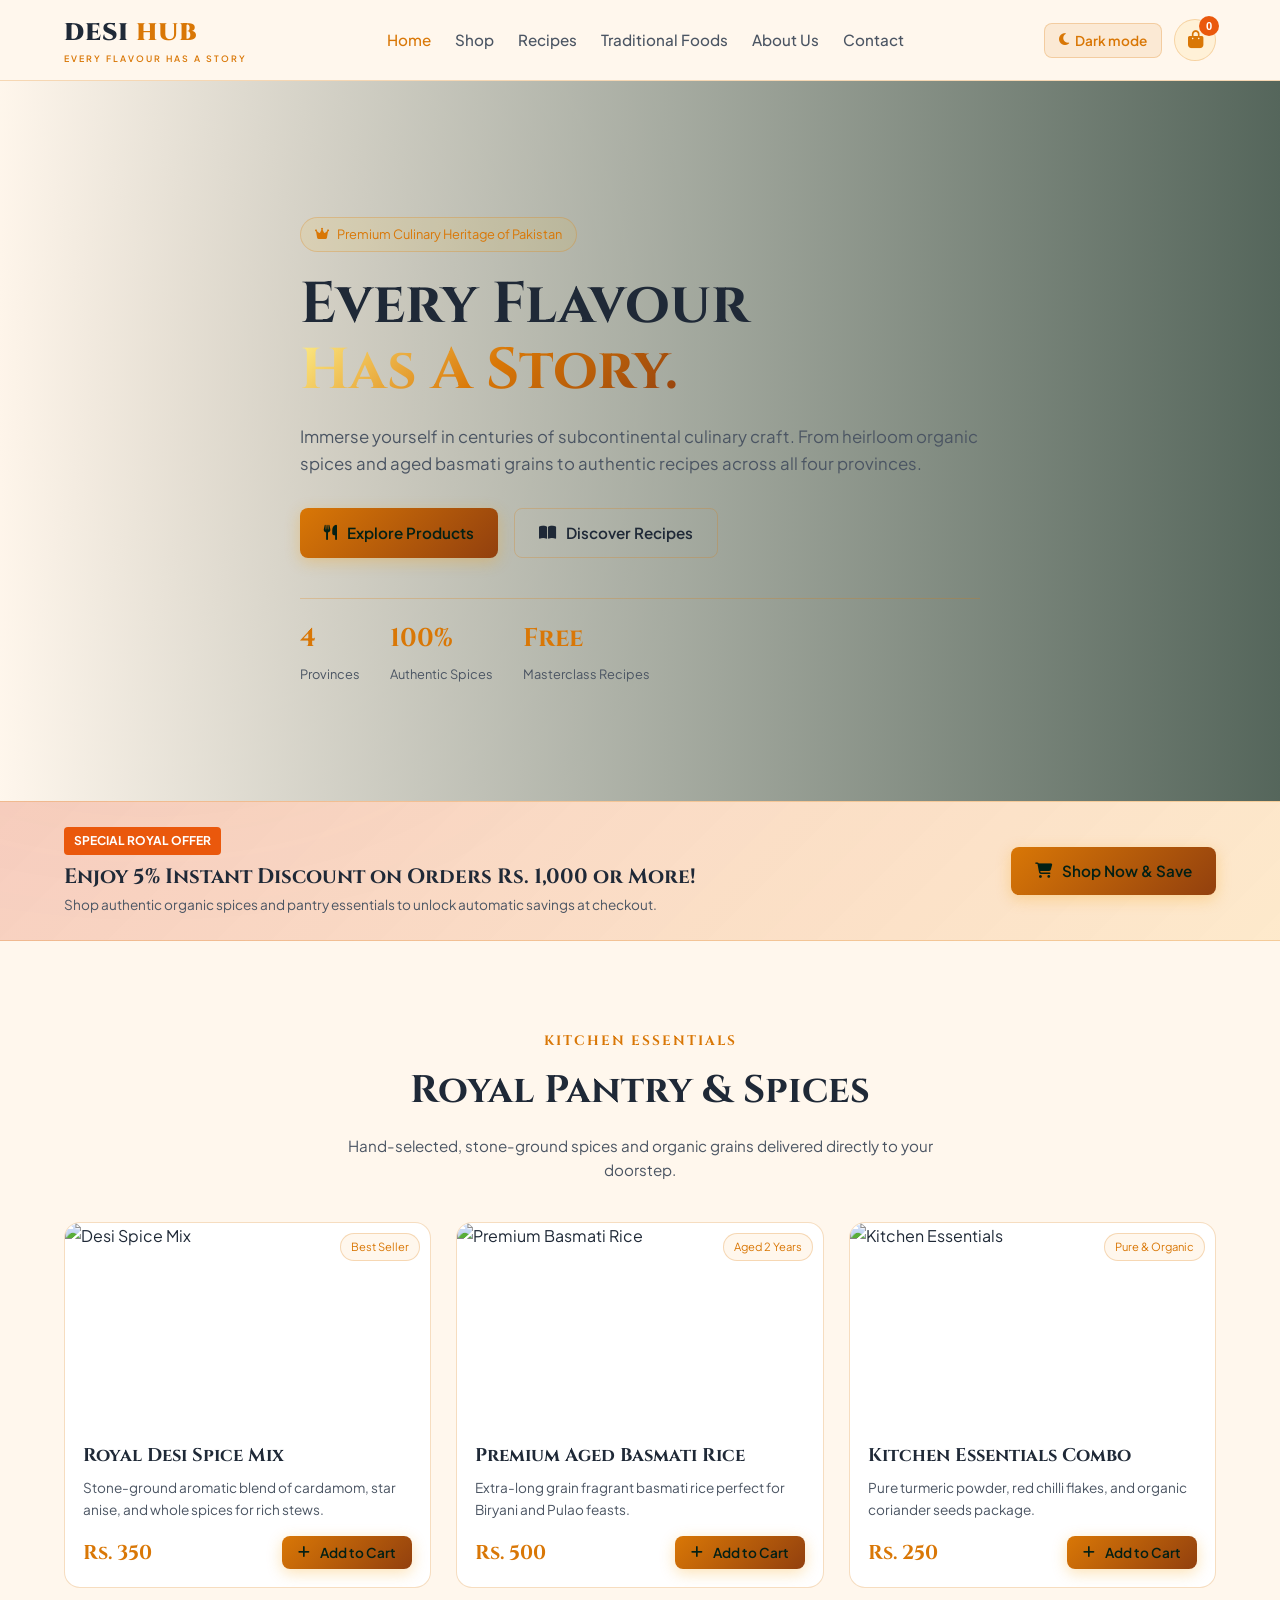
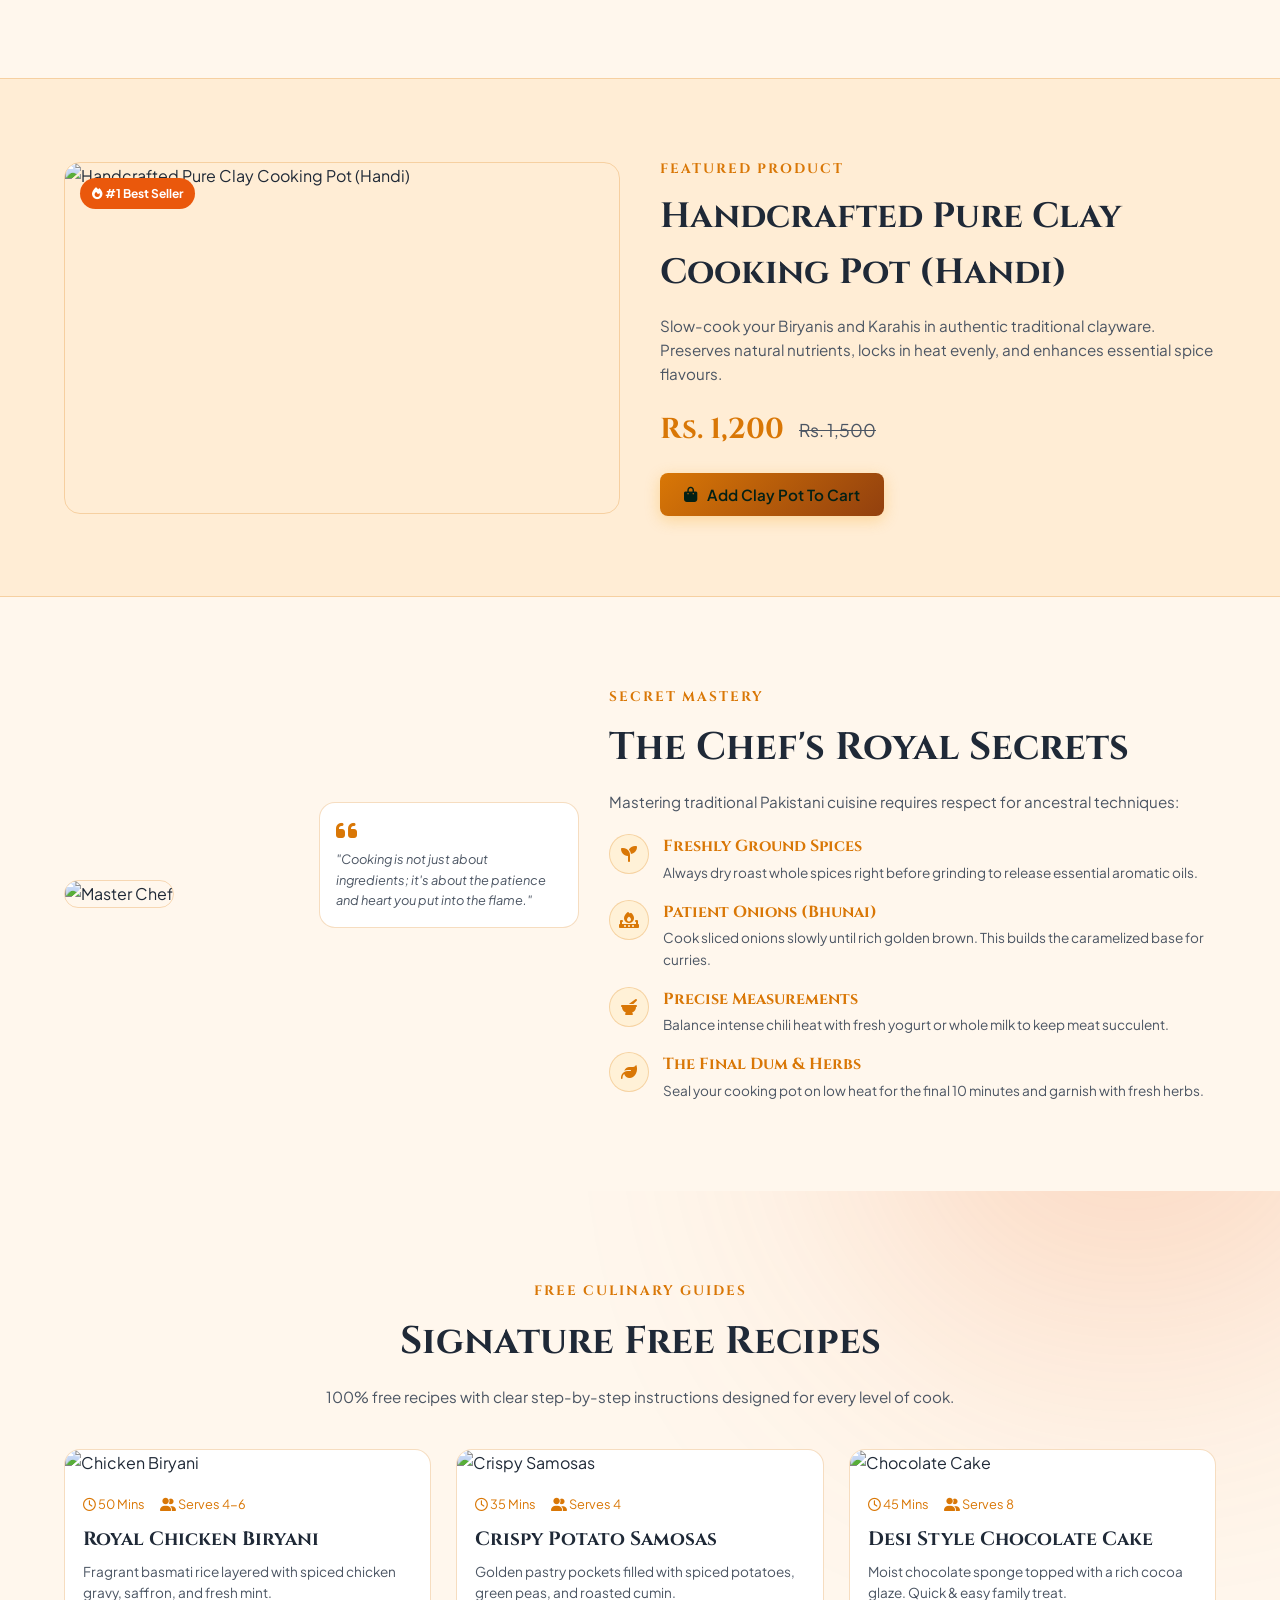
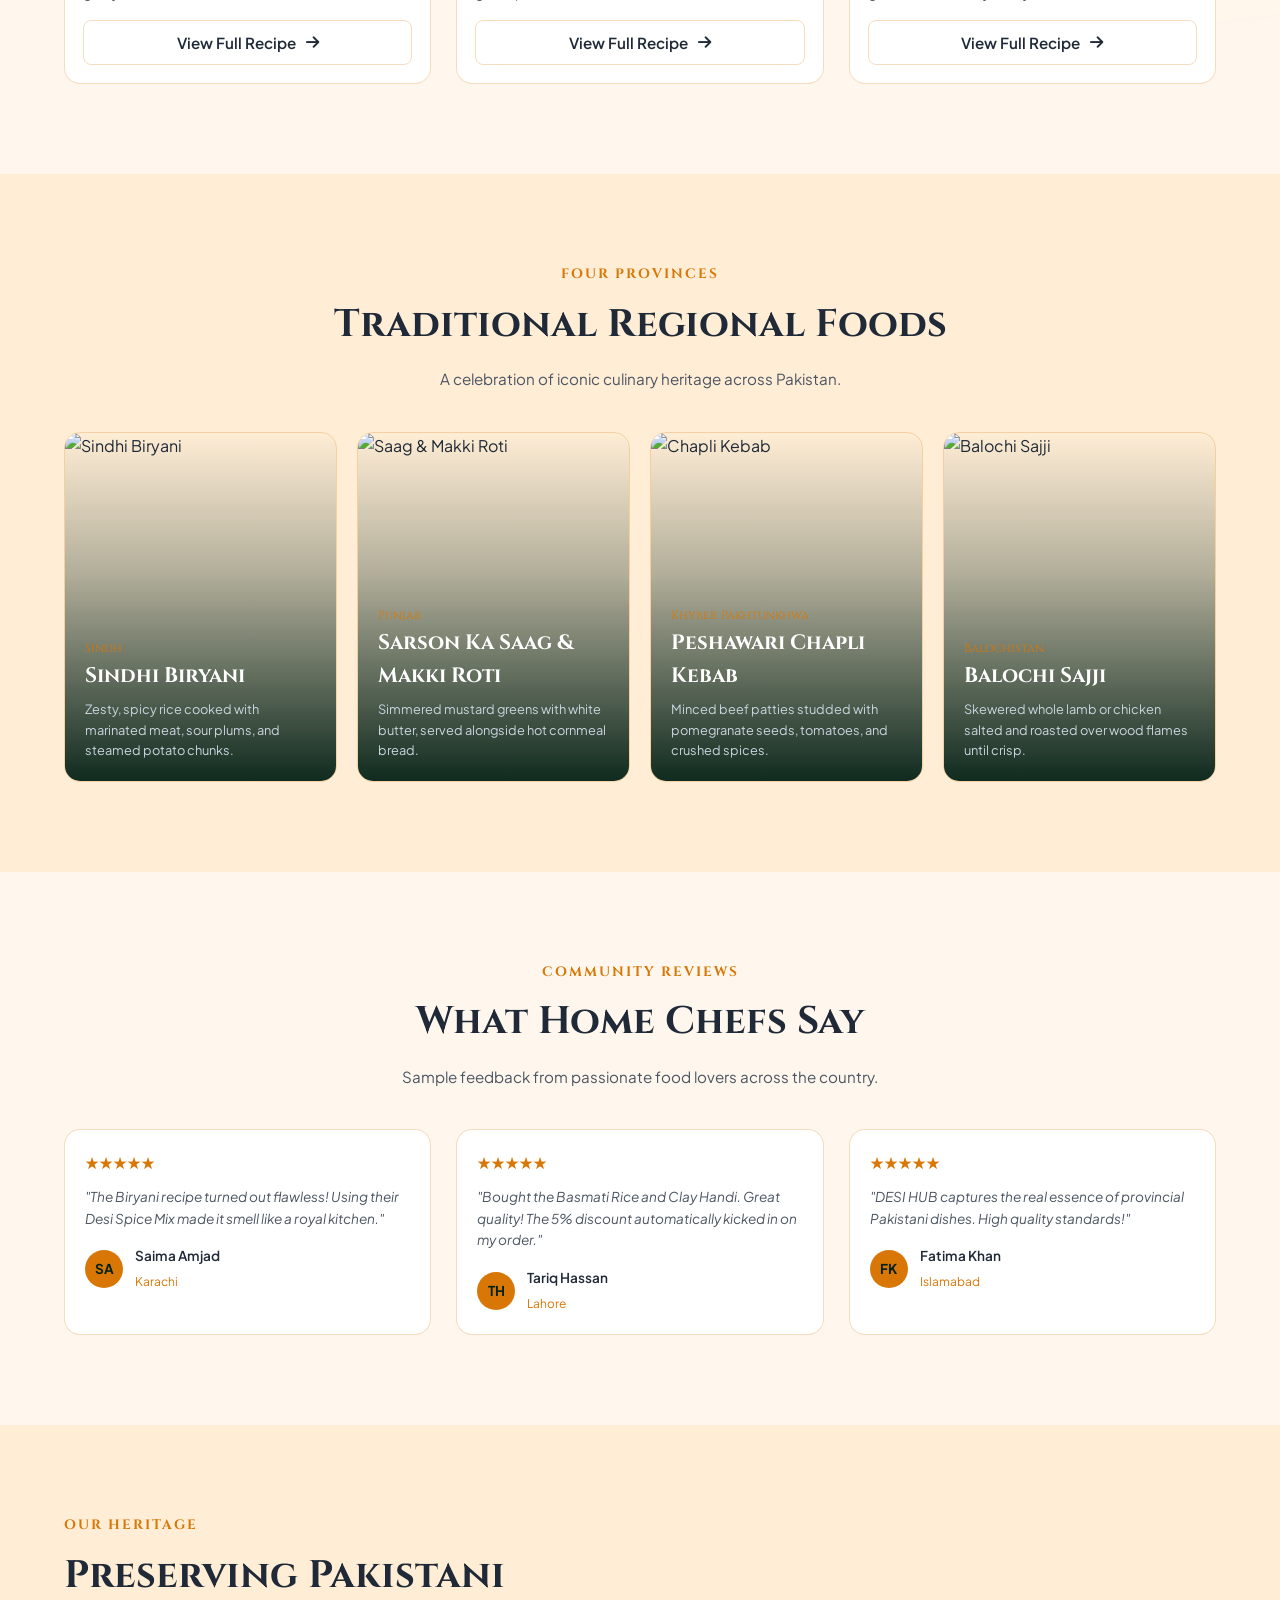
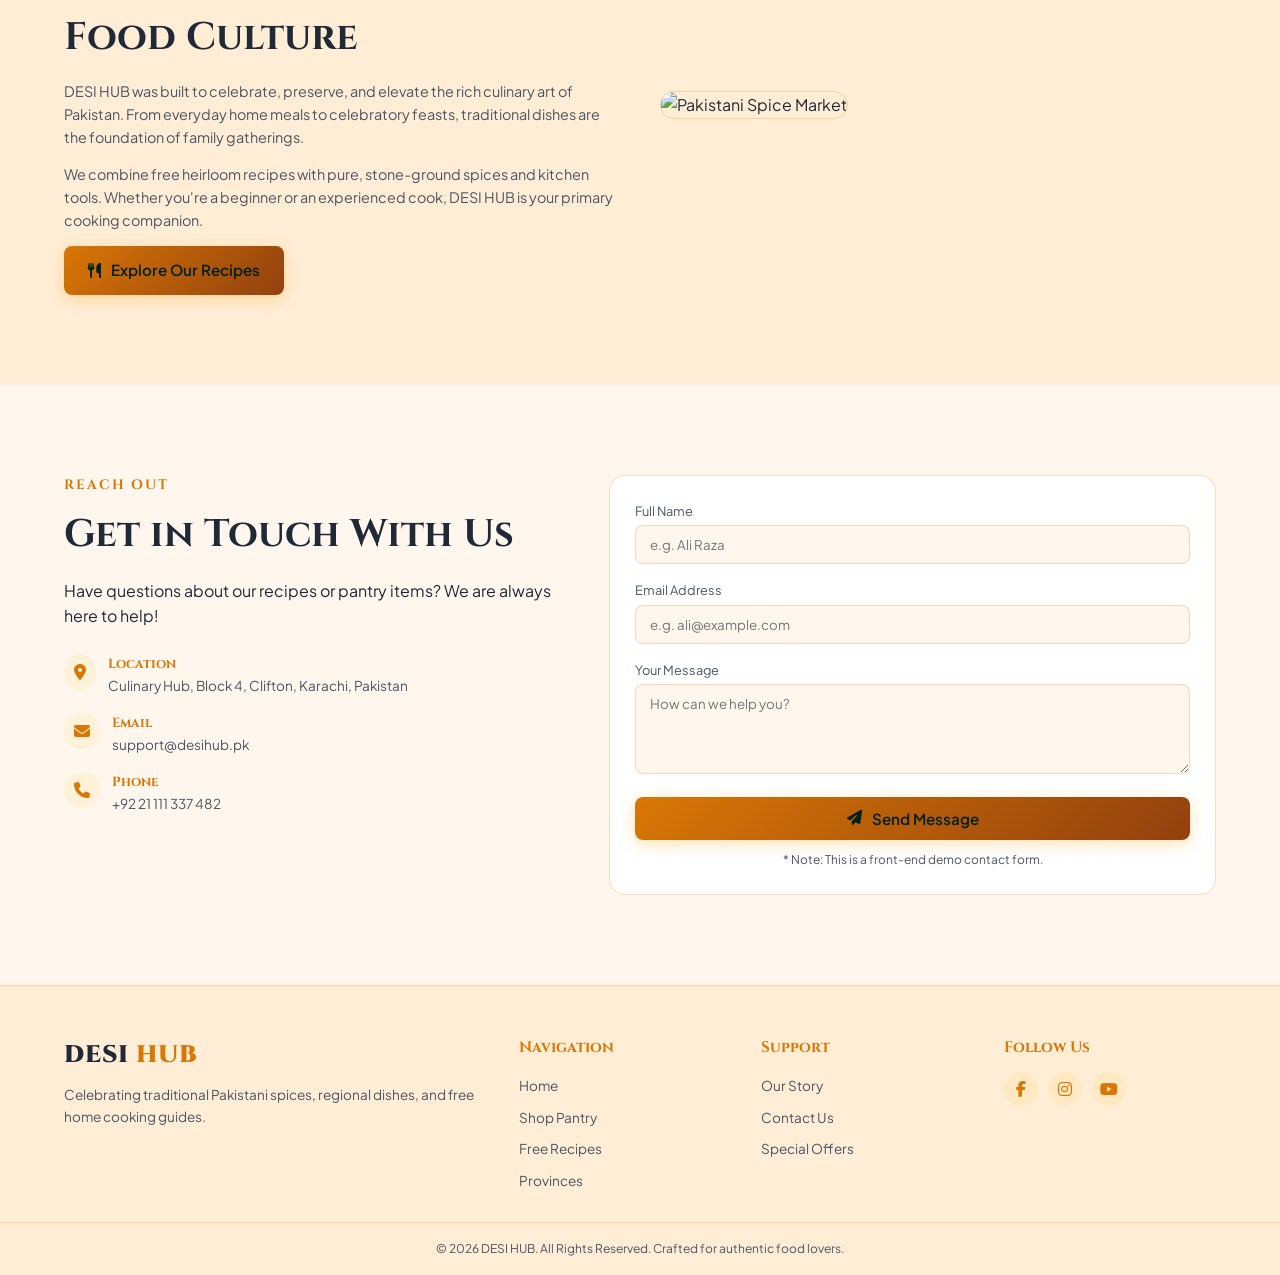
==== commit 3ac9671d: "dark mode toggling" ====
--- a/index.html
+++ b/index.html
@@ -4,1369 +4,20 @@
   <meta charset="UTF-8" />
   <meta name="viewport" content="width=device-width, initial-scale=1.0" />
   <title>DESI HUB — Every Flavour Has a Story</title>
-
-  <!-- Google Fonts: Cinzel & Plus Jakarta Sans -->
+  
+  <!-- Google Fonts -->
   <link rel="preconnect" href="https://fonts.googleapis.com">
   <link rel="preconnect" href="https://fonts.gstatic.com" crossorigin>
-  <link href="https://fonts.googleapis.com/css2?family=Cinzel:wght@600;700;800;900&family=Plus+Jakarta+Sans:wght@300;400;500;600;700;800&display=swap" rel="stylesheet">
-
+  <link href="https://fonts.googleapis.com/css2?family=Cinzel:wght@600;700;800;900&family=Plus+Jakarta+Sans:wght@300;400;500;600;700&display=swap" rel="stylesheet">
+  
   <!-- FontAwesome Icons -->
   <link rel="stylesheet" href="https://cdnjs.cloudflare.com/ajax/libs/font-awesome/6.4.0/css/all.min.css">
-
-  <style>
-    :root {
-      --bg-dark: #032015;
-      --bg-surface: #062c1e;
-      --bg-card: rgba(8, 48, 33, 0.75);
-      --bg-glass: rgba(12, 58, 40, 0.65);
-      --gold-primary: #fbbf24;
-      --gold-hover: #f59e0b;
-      --gold-glow: rgba(251, 191, 36, 0.25);
-      --terracotta: #e05638;
-      --terracotta-hover: #c8462b;
-      --cream: #fdfbf7;
-      --text-main: #f3f4f6;
-      --text-muted: #9ca3af;
-      --border-color: rgba(251, 191, 36, 0.18);
-      --border-light: rgba(255, 255, 255, 0.1);
-      --radius-sm: 8px;
-      --radius-md: 14px;
-      --radius-lg: 22px;
-      --radius-full: 9999px;
-      --shadow-lg: 0 20px 40px -15px rgba(0, 0, 0, 0.6);
-      --shadow-gold: 0 8px 25px rgba(251, 191, 36, 0.2);
-      --transition: all 0.3s cubic-bezier(0.4, 0, 0.2, 1);
-    }
-
-    /* Reset & Base Styles */
-    *, *::before, *::after {
-      box-sizing: border-box;
-      margin: 0;
-      padding: 0;
-    }
-
-    html {
-      scroll-behavior: smooth;
-      font-family: 'Plus Jakarta Sans', sans-serif;
-      background-color: var(--bg-dark);
-      color: var(--text-main);
-      overflow-x: hidden;
-    }
-
-    body {
-      min-height: 100vh;
-      line-height: 1.6;
-      background: radial-gradient(circle at 50% 0%, #083c2a 0%, var(--bg-dark) 70%);
-      background-attachment: fixed;
-    }
-
-    body.scroll-locked {
-      overflow: hidden;
-    }
-
-    a {
-      color: inherit;
-      text-decoration: none;
-    }
-
-    img {
-      max-width: 100%;
-      height: auto;
-      display: block;
-    }
-
-    /* Utility Classes & Container */
-    .container {
-      width: 100%;
-      max-width: 1240px;
-      margin: 0 auto;
-      padding: 0 1.5rem;
-    }
-
-    .section-padding {
-      padding: 5rem 0;
-    }
-
-    .gold-text {
-      color: var(--gold-primary);
-    }
-
-    .gold-gradient {
-      background: linear-gradient(135deg, #fef08a 0%, #fbbf24 50%, #d97706 100%);
-      background-clip: text;
-      -webkit-text-fill-color: transparent;
-    }
-
-    .section-header {
-      text-align: center;
-      max-width: 700px;
-      margin: 0 auto 3.5rem;
-    }
-
-    .subheading {
-      font-family: 'Cinzel', serif;
-      font-size: 0.875rem;
-      letter-spacing: 3px;
-      color: var(--gold-primary);
-      text-transform: uppercase;
-      font-weight: 700;
-      margin-bottom: 0.5rem;
-      display: inline-block;
-    }
-
-    .section-title {
-      font-family: 'Cinzel', serif;
-      font-size: 2.25rem;
-      font-weight: 800;
-      color: var(--cream);
-      line-height: 1.25;
-      margin-bottom: 1rem;
-    }
-
-    .section-desc {
-      color: var(--text-muted);
-      font-size: 1.05rem;
-    }
-
-    .btn {
-      display: inline-flex;
-      align-items: center;
-      justify-content: center;
-      gap: 0.6rem;
-      padding: 0.85rem 1.75rem;
-      border-radius: var(--radius-full);
-      font-weight: 700;
-      font-size: 0.95rem;
-      cursor: pointer;
-      transition: var(--transition);
-      border: 1px solid transparent;
-      white-space: nowrap;
-    }
-
-    .btn-gold {
-      background: linear-gradient(135deg, var(--gold-primary), var(--gold-hover));
-      color: #0d1a12;
-      box-shadow: var(--shadow-gold);
-    }
-
-    .btn-gold:hover {
-      transform: translateY(-2px);
-      box-shadow: 0 12px 30px rgba(251, 191, 36, 0.35);
-      background: linear-gradient(135deg, #fcd34d, #f59e0b);
-    }
-
-    .btn-outline {
-      background: transparent;
-      color: var(--cream);
-      border-color: var(--border-color);
-    }
-
-    .btn-outline:hover {
-      background: rgba(251, 191, 36, 0.1);
-      border-color: var(--gold-primary);
-      color: var(--gold-primary);
-    }
-
-    .btn-sm {
-      padding: 0.5rem 1.1rem;
-      font-size: 0.85rem;
-    }
-
-    .btn-block {
-      width: 100%;
-    }
-
-    .card {
-      background: var(--bg-card);
-      backdrop-filter: blur(12px);
-      -webkit-backdrop-filter: blur(12px);
-      border: 1px solid var(--border-color);
-      border-radius: var(--radius-md);
-      overflow: hidden;
-      transition: var(--transition);
-    }
-
-    .card:hover {
-      transform: translateY(-6px);
-      border-color: rgba(251, 191, 36, 0.4);
-      box-shadow: var(--shadow-lg);
-    }
-
-    /* Ambient Glow Background Elements */
-    .ambient-glow {
-      position: fixed;
-      width: 400px;
-      height: 400px;
-      border-radius: 50%;
-      background: radial-gradient(circle, rgba(251, 191, 36, 0.08) 0%, rgba(0,0,0,0) 70%);
-      pointer-events: none;
-      z-index: 0;
-    }
-    .glow-1 { top: -100px; left: -100px; }
-    .glow-2 { bottom: 10%; right: -100px; }
-
-    .navbar-wrapper {
-      position: sticky;
-      top: 0;
-      z-index: 100;
-      background: rgba(3, 32, 21, 0.85);
-      backdrop-filter: blur(16px);
-      -webkit-backdrop-filter: blur(16px);
-      border-bottom: 1px solid var(--border-color);
-      transition: var(--transition);
-    }
-
-    .navbar {
-      display: flex;
-      align-items: center;
-      justify-content: space-between;
-      height: 80px;
-    }
-
-    .brand {
-      display: flex;
-      flex-direction: column;
-    }
-
-    .brand-title {
-      font-family: 'Cinzel', serif;
-      font-size: 1.6rem;
-      font-weight: 900;
-      letter-spacing: 1.5px;
-      color: var(--cream);
-      line-height: 1;
-    }
-
-    .brand-tagline {
-      font-size: 0.62rem;
-      letter-spacing: 2.5px;
-      color: var(--gold-primary);
-      font-weight: 700;
-      margin-top: 4px;
-    }
-
-    .nav-links {
-      display: flex;
-      align-items: center;
-      gap: 2rem;
-    }
-
-    .nav-link {
-      font-size: 0.92rem;
-      font-weight: 600;
-      color: var(--text-main);
-      transition: var(--transition);
-      position: relative;
-    }
-
-    .nav-link::after {
-      content: '';
-      position: absolute;
-      bottom: -6px;
-      left: 0;
-      width: 0;
-      height: 2px;
-      background: var(--gold-primary);
-      transition: var(--transition);
-    }
-
-    .nav-link:hover, .nav-link.active {
-      color: var(--gold-primary);
-    }
-
-    .nav-link:hover::after, .nav-link.active::after {
-      width: 100%;
-    }
-
-    .nav-actions {
-      display: flex;
-      align-items: center;
-      gap: 1.25rem;
-    }
-
-    .cart-trigger {
-      position: relative;
-      background: rgba(251, 191, 36, 0.12);
-      border: 1px solid var(--border-color);
-      color: var(--gold-primary);
-      width: 48px;
-      height: 48px;
-      border-radius: 50%;
-      display: flex;
-      align-items: center;
-      justify-content: center;
-      font-size: 1.2rem;
-      cursor: pointer;
-      transition: var(--transition);
-    }
-
-    .cart-trigger:hover {
-      background: var(--gold-primary);
-      color: var(--bg-dark);
-    }
-
-    .cart-badge {
-      position: absolute;
-      top: -4px;
-      right: -4px;
-      background: var(--terracotta);
-      color: white;
-      font-size: 0.72rem;
-      font-weight: 800;
-      width: 20px;
-      height: 20px;
-      border-radius: 50%;
-      display: flex;
-      align-items: center;
-      justify-content: center;
-      box-shadow: 0 2px 6px rgba(0,0,0,0.4);
-    }
-
-    .mobile-toggle {
-      display: none;
-      background: none;
-      border: none;
-      color: var(--cream);
-      font-size: 1.5rem;
-      cursor: pointer;
-    }
-
-    .hero-section {
-      position: relative;
-      padding: 7rem 0 6rem;
-      overflow: hidden;
-      display: flex;
-      align-items: center;
-      min-height: calc(100vh - 80px);
-    }
-
-    .hero-bg-overlay {
-      position: absolute;
-      inset: 0;
-      background: linear-gradient(90deg, rgba(3, 32, 21, 0.95) 30%, rgba(3, 32, 21, 0.6) 60%, rgba(3, 32, 21, 0.3) 100%),
-                  url('https://images.unsplash.com/photo-1585937421612-70a008356fbe?auto=format&fit=crop&w=1920&q=80') center/cover no-repeat;
-      z-index: -1;
-    }
-
-    .hero-content {
-      max-width: 680px;
-      z-index: 1;
-    }
-
-    .hero-badge {
-      display: inline-flex;
-      align-items: center;
-      gap: 0.5rem;
-      padding: 0.4rem 1rem;
-      background: rgba(251, 191, 36, 0.1);
-      border: 1px solid var(--border-color);
-      border-radius: var(--radius-full);
-      font-size: 0.825rem;
-      font-weight: 700;
-      color: var(--gold-primary);
-      margin-bottom: 1.5rem;
-    }
-
-    .hero-title {
-      font-family: 'Cinzel', serif;
-      font-size: 3.5rem;
-      font-weight: 900;
-      line-height: 1.15;
-      color: var(--cream);
-      margin-bottom: 1.25rem;
-    }
-
-    .hero-description {
-      font-size: 1.15rem;
-      color: var(--text-muted);
-      margin-bottom: 2.25rem;
-      line-height: 1.7;
-    }
-
-    .hero-cta {
-      display: flex;
-      flex-wrap: wrap;
-      gap: 1rem;
-      margin-bottom: 3.5rem;
-    }
-
-    .hero-stats {
-      display: flex;
-      gap: 2.5rem;
-      padding-top: 2rem;
-      border-top: 1px solid var(--border-light);
-    }
-
-    .stat-number {
-      font-family: 'Cinzel', serif;
-      font-size: 1.8rem;
-      font-weight: 800;
-      color: var(--gold-primary);
-      display: block;
-    }
-
-    .stat-label {
-      font-size: 0.8rem;
-      color: var(--text-muted);
-      text-transform: uppercase;
-      letter-spacing: 1px;
-    }
-
-    .offer-banner {
-      background: linear-gradient(135deg, #2b110b 0%, #170703 100%);
-      border-top: 1px solid rgba(224, 86, 56, 0.3);
-      padding: 2rem 0;
-      position: relative;
-    }
-
-    .offer-wrapper {
-      display: flex;
-      align-items: center;
-      justify-content: space-between;
-      gap: 2rem;
-      flex-wrap: wrap;
-    }
-
-    .badge-terracotta {
-      background: var(--terracotta);
-      color: white;
-      font-size: 0.75rem;
-      font-weight: 800;
-      padding: 0.25rem 0.75rem;
-      border-radius: var(--radius-full);
-      letter-spacing: 1px;
-    }
-
-    .offer-heading {
-      font-family: 'Cinzel', serif;
-      font-size: 1.4rem;
-      color: var(--cream);
-      margin: 0.4rem 0;
-    }
-
-    .offer-text {
-      color: #d1d5db;
-      font-size: 0.95rem;
-    }
-
-    /* Products Grid */
-    .products-grid {
-      display: grid;
-      grid-template-columns: repeat(auto-fill, minmax(300px, 1fr));
-      gap: 2rem;
-    }
-
-    .product-card {
-      display: flex;
-      flex-direction: column;
-      height: 100%;
-    }
-
-    .product-img-wrapper {
-      position: relative;
-      width: 100%;
-      height: 220px;
-      overflow: hidden;
-    }
-
-    .product-img-wrapper img {
-      width: 100%;
-      height: 100%;
-      object-fit: cover;
-      transition: transform 0.5s ease;
-    }
-
-    .product-card:hover .product-img-wrapper img {
-      transform: scale(1.08);
-    }
-
-    .product-tag {
-      position: absolute;
-      top: 1rem;
-      left: 1rem;
-      background: rgba(3, 32, 21, 0.85);
-      backdrop-filter: blur(6px);
-      border: 1px solid var(--border-color);
-      color: var(--gold-primary);
-      font-size: 0.72rem;
-      font-weight: 700;
-      padding: 0.3rem 0.75rem;
-      border-radius: var(--radius-full);
-    }
-
-    .product-info {
-      padding: 1.5rem;
-      display: flex;
-      flex-direction: column;
-      flex-grow: 1;
-    }
-
-    .product-title {
-      font-family: 'Cinzel', serif;
-      font-size: 1.2rem;
-      font-weight: 700;
-      color: var(--cream);
-      margin-bottom: 0.5rem;
-    }
-
-    .product-desc {
-      color: var(--text-muted);
-      font-size: 0.875rem;
-      margin-bottom: 1.5rem;
-      flex-grow: 1;
-    }
-
-    .product-footer {
-      display: flex;
-      align-items: center;
-      justify-content: space-between;
-      margin-top: auto;
-      padding-top: 1rem;
-      border-top: 1px solid var(--border-light);
-    }
-
-    .product-price {
-      font-size: 1.25rem;
-      font-weight: 800;
-      color: var(--gold-primary);
-    }
-
-    .bestseller-highlight {
-      background: linear-gradient(180deg, var(--bg-surface) 0%, var(--bg-dark) 100%);
-      padding: 5rem 0;
-      border-top: 1px solid var(--border-color);
-    }
-
-    .highlight-grid {
-      display: grid;
-      grid-template-columns: 1fr 1fr;
-      gap: 3.5rem;
-      align-items: center;
-    }
-
-    .highlight-img-container {
-      position: relative;
-      border-radius: var(--radius-lg);
-      overflow: hidden;
-      border: 1px solid var(--border-color);
-      box-shadow: var(--shadow-lg);
-    }
-
-    .highlight-img {
-      width: 100%;
-      height: 420px;
-      object-fit: cover;
-      display: block;
-      transition: transform 0.6s ease;
-    }
-
-    .highlight-img-container:hover .highlight-img {
-      transform: scale(1.04);
-    }
-
-    .highlight-badge {
-      position: absolute;
-      top: 1.25rem;
-      right: 1.25rem;
-      background: var(--terracotta);
-      color: white;
-      font-size: 0.8rem;
-      font-weight: 800;
-      padding: 0.4rem 1rem;
-      border-radius: var(--radius-full);
-      box-shadow: 0 4px 12px rgba(0,0,0,0.3);
-    }
-
-    .highlight-content .subheading {
-      margin-bottom: 0.25rem;
-    }
-
-    .highlight-title {
-      font-family: 'Cinzel', serif;
-      font-size: 2.2rem;
-      font-weight: 800;
-      color: var(--cream);
-      margin-bottom: 1rem;
-      line-height: 1.25;
-    }
-
-    .highlight-desc {
-      color: var(--text-muted);
-      font-size: 1.05rem;
-      margin-bottom: 1.75rem;
-      line-height: 1.7;
-    }
-
-    .price-row {
-      display: flex;
-      align-items: baseline;
-      gap: 1rem;
-      margin-bottom: 2rem;
-    }
-
-    .current-price {
-      font-size: 2rem;
-      font-weight: 900;
-      color: var(--gold-primary);
-    }
-
-    .old-price {
-      font-size: 1.2rem;
-      color: var(--text-muted);
-      text-decoration: line-through;
-    }
-
-    .chefs-secret-section {
-      padding: 5rem 0;
-    }
-
-    .chefs-wrapper {
-      display: grid;
-      grid-template-columns: 1fr 1.2fr;
-      gap: 4rem;
-      align-items: center;
-    }
-
-    .chefs-image-box {
-      position: relative;
-    }
-
-    .chefs-image-box img {
-      width: 100%;
-      height: 480px;
-      object-fit: cover;
-      border-radius: var(--radius-lg);
-      border: 1px solid var(--border-color);
-    }
-
-    .quote-card {
-      position: absolute;
-      bottom: -1.5rem;
-      right: -1.5rem;
-      background: rgba(3, 32, 21, 0.9);
-      backdrop-filter: blur(12px);
-      border: 1px solid var(--border-color);
-      padding: 1.5rem;
-      border-radius: var(--radius-md);
-      max-width: 320px;
-      box-shadow: var(--shadow-lg);
-    }
-
-    .quote-icon {
-      color: var(--gold-primary);
-      font-size: 1.5rem;
-      margin-bottom: 0.5rem;
-    }
-
-    .quote-card p {
-      font-size: 0.875rem;
-      color: var(--cream);
-      font-style: italic;
-    }
-
-    .secret-list {
-      list-style: none;
-      display: grid;
-      gap: 1.25rem;
-      margin-top: 1.5rem;
-    }
-
-    .secret-item {
-      display: flex;
-      align-items: flex-start;
-      gap: 1rem;
-      padding: 1rem;
-      background: rgba(255, 255, 255, 0.03);
-      border-radius: var(--radius-sm);
-      border: 1px solid var(--border-light);
-    }
-
-    .secret-icon {
-      width: 40px;
-      height: 40px;
-      border-radius: 50%;
-      background: rgba(251, 191, 36, 0.15);
-      color: var(--gold-primary);
-      display: flex;
-      align-items: center;
-      justify-content: center;
-      font-size: 1.1rem;
-      flex-shrink: 0;
-    }
-
-    .secret-item h4 {
-      color: var(--cream);
-      font-size: 1rem;
-      margin-bottom: 0.2rem;
-    }
-
-    .secret-item p {
-      color: var(--text-muted);
-      font-size: 0.85rem;
-    }
-
-    .recipes-grid {
-      display: grid;
-      grid-template-columns: repeat(auto-fill, minmax(320px, 1fr));
-      gap: 2rem;
-    }
-
-    .recipe-card {
-      display: flex;
-      flex-direction: column;
-    }
-
-    .recipe-img {
-      width: 100%;
-      height: 200px;
-      object-fit: cover;
-    }
-
-    .recipe-body {
-      padding: 1.5rem;
-      display: flex;
-      flex-direction: column;
-      flex-grow: 1;
-    }
-
-    .recipe-meta {
-      display: flex;
-      gap: 1rem;
-      font-size: 0.8rem;
-      color: var(--gold-primary);
-      margin-bottom: 0.75rem;
-    }
-
-    .recipe-title {
-      font-family: 'Cinzel', serif;
-      font-size: 1.25rem;
-      color: var(--cream);
-      margin-bottom: 0.5rem;
-    }
-
-    .recipe-excerpt {
-      color: var(--text-muted);
-      font-size: 0.875rem;
-      margin-bottom: 1.5rem;
-      flex-grow: 1;
-    }
-
-    /* Provinces Grid */
-    .provinces-grid {
-      display: grid;
-      grid-template-columns: repeat(auto-fill, minmax(260px, 1fr));
-      gap: 1.5rem;
-    }
-
-    .province-card {
-      position: relative;
-      height: 320px;
-      border-radius: var(--radius-md);
-      overflow: hidden;
-      border: 1px solid var(--border-color);
-      cursor: pointer;
-    }
-
-    .province-bg {
-      width: 100%;
-      height: 100%;
-      object-fit: cover;
-      transition: transform 0.6s ease;
-    }
-
-    .province-card:hover .province-bg {
-      transform: scale(1.1);
-    }
-
-    .province-overlay {
-      position: absolute;
-      inset: 0;
-      background: linear-gradient(0deg, rgba(3, 32, 21, 0.95) 0%, rgba(3, 32, 21, 0.3) 60%, rgba(0,0,0,0) 100%);
-      padding: 1.5rem;
-      display: flex;
-      flex-direction: column;
-      justify-content: flex-end;
-    }
-
-    .province-tag {
-      font-size: 0.75rem;
-      font-weight: 800;
-      color: var(--gold-primary);
-      text-transform: uppercase;
-      letter-spacing: 1px;
-    }
-
-    .province-dish {
-      font-family: 'Cinzel', serif;
-      font-size: 1.25rem;
-      color: var(--cream);
-      margin: 0.2rem 0 0.4rem;
-    }
-
-    .province-desc {
-      font-size: 0.8rem;
-      color: #d1d5db;
-    }
-
-    .reviews-grid {
-      display: grid;
-      grid-template-columns: repeat(auto-fill, minmax(300px, 1fr));
-      gap: 2rem;
-    }
-
-    .review-card {
-      padding: 1.75rem;
-      display: flex;
-      flex-direction: column;
-    }
-
-    .stars {
-      color: var(--gold-primary);
-      margin-bottom: 1rem;
-      letter-spacing: 2px;
-    }
-
-    .review-text {
-      color: #e5e7eb;
-      font-size: 0.95rem;
-      font-style: italic;
-      margin-bottom: 1.5rem;
-      flex-grow: 1;
-    }
-
-    .reviewer-info {
-      display: flex;
-      align-items: center;
-      gap: 0.8rem;
-    }
-
-    .avatar {
-      width: 42px;
-      height: 42px;
-      border-radius: 50%;
-      background: linear-gradient(135deg, var(--gold-primary), var(--terracotta));
-      color: #032015;
-      font-weight: 800;
-      display: flex;
-      align-items: center;
-      justify-content: center;
-      font-size: 0.9rem;
-    }
-
-    .reviewer-name {
-      color: var(--cream);
-      font-size: 0.925rem;
-      font-weight: 700;
-    }
-
-    .reviewer-location {
-      font-size: 0.75rem;
-      color: var(--text-muted);
-    }
-
-    /* About Us Section */
-    .about-grid {
-      display: grid;
-      grid-template-columns: 1.2fr 1fr;
-      gap: 4rem;
-      align-items: center;
-    }
-
-    .about-p {
-      color: var(--text-muted);
-      font-size: 1.05rem;
-      margin-bottom: 1.25rem;
-      line-height: 1.7;
-    }
-
-    .about-image-box {
-      border-radius: var(--radius-lg);
-      overflow: hidden;
-      border: 1px solid var(--border-color);
-      box-shadow: var(--shadow-lg);
-    }
-
-    .about-img {
-      width: 100%;
-      height: 380px;
-      object-fit: cover;
-    }
-
-    /* Contact Section */
-    .contact-wrapper {
-      display: grid;
-      grid-template-columns: 1fr 1.2fr;
-      gap: 3rem;
-    }
-
-    .contact-info-box {
-      display: flex;
-      flex-direction: column;
-      justify-content: center;
-    }
-
-    .contact-details {
-      margin-top: 2rem;
-      display: grid;
-      gap: 1.25rem;
-    }
-
-    .c-detail {
-      display: flex;
-      align-items: center;
-      gap: 1rem;
-    }
-
-    .c-detail i {
-      width: 40px;
-      height: 40px;
-      border-radius: 50%;
-      background: rgba(251, 191, 36, 0.1);
-      color: var(--gold-primary);
-      display: flex;
-      align-items: center;
-      justify-content: center;
-    }
-
-    .contact-form-card {
-      padding: 2.5rem;
-    }
-
-    .form-group {
-      margin-bottom: 1.25rem;
-    }
-
-    .form-group label {
-      display: block;
-      font-size: 0.85rem;
-      font-weight: 600;
-      color: var(--cream);
-      margin-bottom: 0.4rem;
-    }
-
-    .form-input {
-      width: 100%;
-      padding: 0.8rem 1rem;
-      background: rgba(3, 32, 21, 0.6);
-      border: 1px solid var(--border-color);
-      border-radius: var(--radius-sm);
-      color: white;
-      font-family: inherit;
-      font-size: 0.95rem;
-      transition: var(--transition);
-    }
-
-    .form-input:focus {
-      outline: none;
-      border-color: var(--gold-primary);
-      box-shadow: 0 0 0 3px rgba(251, 191, 36, 0.15);
-    }
-
-    .form-note {
-      font-size: 0.75rem;
-      color: var(--text-muted);
-      margin-top: 0.75rem;
-      text-align: center;
-    }
-
-    /* Footer */
-    .footer {
-      background: #02140d;
-      border-top: 1px solid var(--border-color);
-      padding: 4rem 0 0;
-    }
-
-    .footer-grid {
-      display: grid;
-      grid-template-columns: 1.5fr 1fr 1fr 1fr;
-      gap: 3rem;
-      padding-bottom: 3rem;
-    }
-
-    .footer-brand p {
-      color: var(--text-muted);
-      font-size: 0.875rem;
-      margin-top: 1rem;
-      max-width: 300px;
-    }
-
-    .footer-links h4 {
-      color: var(--cream);
-      font-family: 'Cinzel', serif;
-      font-size: 1.05rem;
-      margin-bottom: 1.2rem;
-    }
-
-    .footer-links ul {
-      list-style: none;
-      display: grid;
-      gap: 0.6rem;
-    }
-
-    .footer-links a {
-      color: var(--text-muted);
-      font-size: 0.875rem;
-      transition: var(--transition);
-    }
-
-    .footer-links a:hover {
-      color: var(--gold-primary);
-    }
-
-    .social-icons {
-      display: flex;
-      gap: 0.8rem;
-    }
-
-    .social-icons a {
-      width: 38px;
-      height: 38px;
-      border-radius: 50%;
-      background: rgba(255, 255, 255, 0.05);
-      color: var(--cream);
-      display: flex;
-      align-items: center;
-      justify-content: center;
-      transition: var(--transition);
-    }
-
-    .social-icons a:hover {
-      background: var(--gold-primary);
-      color: var(--bg-dark);
-    }
-
-    .footer-bottom {
-      border-top: 1px solid var(--border-light);
-      padding: 1.5rem 0;
-      text-align: center;
-      font-size: 0.825rem;
-      color: var(--text-muted);
-    }
-
-    .cart-overlay {
-      position: fixed;
-      inset: 0;
-      background: rgba(0, 0, 0, 0.7);
-      backdrop-filter: blur(4px);
-      z-index: 200;
-      opacity: 0;
-      pointer-events: none;
-      transition: var(--transition);
-    }
-
-    .cart-overlay.active {
-      opacity: 1;
-      pointer-events: auto;
-    }
-
-    .cart-drawer {
-      position: fixed;
-      top: 0;
-      right: -420px;
-      width: 100%;
-      max-width: 420px;
-      height: 100vh;
-      background: #042418;
-      border-left: 1px solid var(--border-color);
-      z-index: 201;
-      display: flex;
-      flex-direction: column;
-      transition: right 0.4s cubic-bezier(0.16, 1, 0.3, 1);
-      box-shadow: -10px 0 30px rgba(0,0,0,0.5);
-    }
-
-    .cart-drawer.active {
-      right: 0;
-    }
-
-    .cart-header {
-      padding: 1.5rem;
-      border-bottom: 1px solid var(--border-light);
-      display: flex;
-      align-items: center;
-      justify-content: space-between;
-    }
-
-    .cart-header h3 {
-      font-family: 'Cinzel', serif;
-      font-size: 1.2rem;
-      color: var(--cream);
-      display: flex;
-      align-items: center;
-      gap: 0.5rem;
-    }
-
-    .cart-close-btn {
-      background: none;
-      border: none;
-      color: var(--text-muted);
-      font-size: 1.8rem;
-      cursor: pointer;
-      transition: var(--transition);
-      line-height: 1;
-    }
-
-    .cart-close-btn:hover {
-      color: var(--gold-primary);
-    }
-
-    /* Discount Banner in Cart */
-    .discount-banner {
-      background: rgba(251, 191, 36, 0.1);
-      border-bottom: 1px solid var(--border-color);
-      padding: 0.75rem 1.25rem;
-      font-size: 0.825rem;
-      color: var(--gold-primary);
-      text-align: center;
-      font-weight: 600;
-    }
-
-    .cart-items {
-      flex-grow: 1;
-      overflow-y: auto;
-      padding: 1.25rem;
-      display: flex;
-      flex-direction: column;
-      gap: 1rem;
-    }
-
-    .cart-empty-msg {
-      text-align: center;
-      color: var(--text-muted);
-      margin: auto 0;
-      font-size: 0.95rem;
-    }
-
-    .cart-item {
-      display: flex;
-      gap: 1rem;
-      background: rgba(255, 255, 255, 0.03);
-      border: 1px solid var(--border-light);
-      padding: 0.85rem;
-      border-radius: var(--radius-sm);
-      align-items: center;
-    }
-
-    .cart-item-img {
-      width: 60px;
-      height: 60px;
-      object-fit: cover;
-      border-radius: var(--radius-sm);
-    }
-
-    .cart-item-details {
-      flex-grow: 1;
-    }
-
-    .cart-item-title {
-      font-size: 0.9rem;
-      font-weight: 700;
-      color: var(--cream);
-    }
-
-    .cart-item-price {
-      font-size: 0.85rem;
-      color: var(--gold-primary);
-      font-weight: 700;
-      margin-top: 0.2rem;
-    }
-
-    .cart-item-qty {
-      display: flex;
-      align-items: center;
-      gap: 0.5rem;
-      margin-top: 0.4rem;
-    }
-
-    .qty-btn {
-      width: 24px;
-      height: 24px;
-      border-radius: 4px;
-      background: rgba(255, 255, 255, 0.1);
-      border: none;
-      color: white;
-      cursor: pointer;
-      display: flex;
-      align-items: center;
-      justify-content: center;
-      font-weight: 700;
-    }
-
-    .qty-btn:hover {
-      background: var(--gold-primary);
-      color: var(--bg-dark);
-    }
-
-    .qty-val {
-      font-size: 0.85rem;
-      font-weight: 700;
-    }
-
-    .cart-item-remove {
-      background: none;
-      border: none;
-      color: #ef4444;
-      cursor: pointer;
-      font-size: 0.9rem;
-      padding: 0.4rem;
-    }
-
-    .cart-footer {
-      padding: 1.5rem;
-      border-top: 1px solid var(--border-light);
-      background: rgba(0, 0, 0, 0.2);
-    }
-
-    .cart-summary-row {
-      display: flex;
-      justify-content: space-between;
-      font-size: 0.9rem;
-      color: var(--text-muted);
-      margin-bottom: 0.5rem;
-    }
-
-    .discount-row {
-      color: #10b981;
-      font-weight: 600;
-    }
-
-    .total-row {
-      font-size: 1.2rem;
-      font-weight: 800;
-      color: var(--cream);
-      margin-top: 0.75rem;
-      padding-top: 0.75rem;
-      border-top: 1px solid var(--border-light);
-    }
-
-    .margin-top {
-      margin-top: 1.25rem;
-    }
-
-    .modal-overlay {
-      position: fixed;
-      inset: 0;
-      background: rgba(0, 0, 0, 0.8);
-      backdrop-filter: blur(8px);
-      z-index: 300;
-      opacity: 0;
-      pointer-events: none;
-      transition: var(--transition);
-      display: flex;
-      align-items: center;
-      justify-content: center;
-      padding: 1.5rem;
-    }
-
-    .modal-overlay.active {
-      opacity: 1;
-      pointer-events: auto;
-    }
-
-    .modal-card {
-      background: #062c1e;
-      border: 1px solid var(--border-color);
-      border-radius: var(--radius-lg);
-      max-width: 650px;
-      width: 100%;
-      max-height: 85vh;
-      overflow-y: auto;
-      padding: 2.5rem;
-      position: relative;
-      box-shadow: var(--shadow-lg);
-      transform: scale(0.95);
-      transition: var(--transition);
-    }
-
-    .modal-overlay.active .modal-card {
-      transform: scale(1);
-    }
-
-    .modal-close-btn {
-      position: absolute;
-      top: 1.25rem;
-      right: 1.25rem;
-      background: rgba(255, 255, 255, 0.08);
-      border: none;
-      color: var(--cream);
-      width: 36px;
-      height: 36px;
-      border-radius: 50%;
-      font-size: 1.4rem;
-      cursor: pointer;
-      display: flex;
-      align-items: center;
-      justify-content: center;
-      transition: var(--transition);
-    }
-
-    .modal-close-btn:hover {
-      background: var(--terracotta);
-      color: white;
-    }
-
-    /* Toast Notification System */
-    .toast-container {
-      position: fixed;
-      bottom: 2rem;
-      left: 2rem;
-      z-index: 400;
-      display: flex;
-      flex-direction: column;
-      gap: 0.75rem;
-      pointer-events: none;
-    }
-
-    .toast {
-      background: rgba(6, 44, 30, 0.95);
-      backdrop-filter: blur(10px);
-      border: 1px solid var(--border-color);
-      color: var(--cream);
-      padding: 0.9rem 1.4rem;
-      border-radius: var(--radius-md);
-      box-shadow: var(--shadow-lg);
-      display: flex;
-      align-items: center;
-      gap: 0.75rem;
-      font-size: 0.9rem;
-      font-weight: 600;
-      pointer-events: auto;
-      animation: slideIn 0.3s cubic-bezier(0.16, 1, 0.3, 1) forwards;
-    }
-
-    @keyframes slideIn {
-      from { transform: translateX(-100%); opacity: 0; }
-      to { transform: translateX(0); opacity: 1; }
-    }
-
-    /* Media Queries for Responsive Design */
-    @media (max-width: 992px) {
-      .hero-title { font-size: 2.8rem; }
-      .highlight-grid, .chefs-wrapper, .about-grid, .contact-wrapper { grid-template-columns: 1fr; gap: 2.5rem; }
-      .quote-card { position: static; margin-top: 1rem; max-width: 100%; }
-      .footer-grid { grid-template-columns: 1fr 1fr; }
-    }
-
-    @media (max-width: 768px) {
-      .mobile-toggle { display: block; }
-      .nav-links {
-        position: fixed;
-        top: 80px;
-        left: 0;
-        width: 100%;
-        background: #032015;
-        border-bottom: 1px solid var(--border-color);
-        flex-direction: column;
-        padding: 2rem;
-        gap: 1.5rem;
-        transform: translateY(-150%);
-        transition: var(--transition);
-      }
-      .nav-links.active { transform: translateY(0); }
-      .hero-title { font-size: 2.2rem; }
-      .footer-grid { grid-template-columns: 1fr; }
-    }
-  </style>
+  
+  <!-- Custom Stylesheet -->
+  <link rel="stylesheet" href="style.css" />
+
+  <!-- JavaScript linked with DEFER -->
+  <script src="script.js" defer></script>
 </head>
 <body>
 
@@ -1385,7 +36,8 @@
         <span class="brand-tagline">EVERY FLAVOUR HAS A STORY</span>
       </a>
 
-      <nav class="nav-links" id="nav-menu">
+      <!-- Navigation with ID for JS selection -->
+      <nav class="nav-links" id="main-nav">
         <a href="#home" class="nav-link active">Home</a>
         <a href="#shop" class="nav-link">Shop</a>
         <a href="#recipes" class="nav-link">Recipes</a>
@@ -1395,12 +47,19 @@
       </nav>
 
       <div class="nav-actions">
+        <!-- Dark Mode Toggle Button -->
+        <button id="theme-toggle" class="theme-btn" aria-label="Toggle Theme">
+          <i class="fa-solid fa-moon"></i> <span id="theme-btn-text">Dark mode</span>
+        </button>
+
         <button class="cart-trigger" id="cart-open-btn" aria-label="Shopping Cart">
           <i class="fa-solid fa-bag-shopping"></i>
           <span class="cart-badge" id="cart-badge-count">0</span>
         </button>
-        <button class="mobile-toggle" id="mobile-toggle-btn" aria-label="Toggle Navigation Menu">
-          <i class="fa-solid fa-bars"></i>
+
+        <!-- Mobile Menu Toggle Button -->
+        <button class="mobile-toggle" id="menu-toggle-btn" aria-label="Toggle Navigation">
+          ☰ Menu
         </button>
       </div>
     </div>
@@ -1411,7 +70,7 @@
     <div class="hero-bg-overlay"></div>
     <div class="container hero-content">
       <div class="hero-badge">
-        <i class="fa-solid fa-crown gold-text"></i> Premium Culinary Heritage of Pakistan
+        <i class="fa-solid fa-crown text-gold"></i> Premium Culinary Heritage of Pakistan
       </div>
       <h1 class="hero-title">Every Flavour <br><span class="gold-gradient">Has A Story.</span></h1>
       <p class="hero-description">
@@ -1523,25 +182,24 @@
     </div>
   </section>
 
-  <!-- Best-Selling Highlight Section (AUTHENTIC CLAY POT HANDI) -->
+  <!-- Best-Selling Highlight Section -->
   <section class="bestseller-highlight">
     <div class="container highlight-grid">
       <div class="highlight-img-container">
-        <!-- Working Unsplash high quality clay handi image -->
-        <img src="https://images.unsplash.com/photo-1618449840665-9ed506d73a34?auto=format&fit=crop&w=1000&q=80" alt="Handcrafted Pure Clay Cooking Pot" class="highlight-img" />
+        <img src="https://images.unsplash.com/photo-1610057099443-fde8c4d50f91?auto=format&fit=crop&w=800&q=80" alt="Handcrafted Pure Clay Cooking Pot (Handi)" class="highlight-img" />
         <div class="highlight-badge"><i class="fa-solid fa-fire"></i> #1 Best Seller</div>
       </div>
       <div class="highlight-content">
-        <span class="subheading">FEATURED CRAFT</span>
+        <span class="subheading">FEATURED PRODUCT</span>
         <h2 class="highlight-title">Handcrafted Pure Clay Cooking Pot (Handi)</h2>
         <p class="highlight-desc">
-          Slow-cook your Biryanis, Karahis, and Niharis in authentic traditional clayware. Preserves natural nutrients, distributes heat evenly, and infuses your dishes with rich, earthy aromas.
+          Slow-cook your Biryanis and Karahis in authentic traditional clayware. Preserves natural nutrients, locks in heat evenly, and enhances essential spice flavours.
         </p>
         <div class="price-row">
           <span class="current-price">Rs. 1,200</span>
           <span class="old-price">Rs. 1,500</span>
         </div>
-        <button class="btn btn-gold add-to-cart-btn" data-id="4" data-name="Handcrafted Pure Clay Cooking Pot" data-price="1200" data-img="https://images.unsplash.com/photo-1618449840665-9ed506d73a34?auto=format&fit=crop&w=1000&q=80">
+        <button class="btn btn-gold add-to-cart-btn" data-id="4" data-name="Handcrafted Pure Clay Cooking Pot" data-price="1200" data-img="https://images.unsplash.com/photo-1610057099443-fde8c4d50f91?auto=format&fit=crop&w=800&q=80">
           <i class="fa-solid fa-bag-shopping"></i> Add Clay Pot To Cart
         </button>
       </div>
@@ -1659,7 +317,7 @@
   </section>
 
   <!-- Traditional Foods Section -->
-  <section id="provinces" class="section-padding">
+  <section id="provinces" class="section-padding province-section">
     <div class="container">
       <div class="section-header">
         <span class="subheading">FOUR PROVINCES</span>
@@ -1757,7 +415,7 @@
   </section>
 
   <!-- About Us Section -->
-  <section id="about" class="section-padding">
+  <section id="about" class="section-padding about-section">
     <div class="container about-grid">
       <div class="about-content">
         <span class="subheading">OUR HERITAGE</span>
@@ -1766,7 +424,7 @@
           DESI HUB was built to celebrate, preserve, and elevate the rich culinary art of Pakistan. From everyday home meals to celebratory feasts, traditional dishes are the foundation of family gatherings.
         </p>
         <p class="about-p">
-          We combine free heirloom recipes with pure, stone-ground spices and traditional kitchen tools. Whether you're a beginner or an experienced cook, DESI HUB is your primary cooking companion.
+          We combine free heirloom recipes with pure, stone-ground spices and kitchen tools. Whether you're a beginner or an experienced cook, DESI HUB is your primary cooking companion.
         </p>
         <a href="#recipes" class="btn btn-gold">
           <i class="fa-solid fa-utensils"></i> Explore Our Recipes
@@ -1791,21 +449,21 @@
             <div class="c-detail">
               <i class="fa-solid fa-location-dot"></i>
               <div>
-                <h5 class="gold-text">Location</h5>
+                <h5>Location</h5>
                 <p>Culinary Hub, Block 4, Clifton, Karachi, Pakistan</p>
               </div>
             </div>
             <div class="c-detail">
               <i class="fa-solid fa-envelope"></i>
               <div>
-                <h5 class="gold-text">Email</h5>
+                <h5>Email</h5>
                 <p>support@desihub.pk</p>
               </div>
             </div>
             <div class="c-detail">
               <i class="fa-solid fa-phone"></i>
               <div>
-                <h5 class="gold-text">Phone</h5>
+                <h5>Phone</h5>
                 <p>+92 21 111 337 482</p>
               </div>
             </div>
@@ -1829,7 +487,7 @@
             <button type="submit" class="btn btn-gold btn-block">
               <i class="fa-solid fa-paper-plane"></i> Send Message
             </button>
-            <p class="form-note">* Note: Interactive contact form demonstration.</p>
+            <p class="form-note">* Note: This is a front-end demo contact form.</p>
           </form>
         </div>
       </div>
@@ -1889,12 +547,12 @@
       <button id="cart-close-btn" class="cart-close-btn" aria-label="Close Cart">&times;</button>
     </div>
 
-    <!-- Dynamic 5% Discount Banner -->
+    <!-- Discount Status Notification Banner -->
     <div class="discount-banner" id="discount-banner">
-      <p id="discount-message"><i class="fa-solid fa-gift gold-text"></i> Add Rs. 1,000 to get 5% OFF!</p>
-    </div>
-
-    <!-- Items Container -->
+      <p id="discount-message"><i class="fa-solid fa-gift text-gold"></i> Add Rs. 1,000 to get 5% OFF!</p>
+    </div>
+
+    <!-- Items dynamically managed via JS delegation -->
     <div class="cart-items" id="cart-items-container"></div>
 
     <div class="cart-footer">
@@ -1903,7 +561,7 @@
         <span id="cart-subtotal">Rs. 0</span>
       </div>
       <div class="cart-summary-row discount-row">
-        <span>5% Instant Discount</span>
+        <span>5% Discount</span>
         <span id="cart-discount">-Rs. 0</span>
       </div>
       <div class="cart-summary-row total-row">
@@ -1924,309 +582,5 @@
     </div>
   </div>
 
-  <script>
-    // Application State
-    const state = {
-      cart: [],
-      recipes: {
-        biryani: {
-          title: "Royal Chicken Biryani",
-          time: "50 Mins",
-          servings: "4-6 Servings",
-          img: "https://images.unsplash.com/photo-1563379091339-03b21ab4a4f8?auto=format&fit=crop&w=800&q=80",
-          ingredients: [
-            "1 kg Basmati Rice (Aged)",
-            "1 kg Chicken (Bone-in cuts)",
-            "2 tbsp Royal Desi Spice Mix",
-            "1 cup Yogurt",
-            "3 large Onions (sliced & fried golden)",
-            "1/2 cup Mint & Fresh Coriander",
-            "A pinch of Saffron in warm milk",
-            "4 tbsp Desi Ghee"
-          ],
-          steps: [
-            "Marinate chicken with yogurt, Desi Spice Mix, garlic, ginger, and half fried onions for 30 minutes.",
-            "Parboil aged Basmati rice with whole spices until 70% cooked.",
-            "Cook chicken in a heavy bottom clay pot until meat is cooked and oil separates.",
-            "Layer parboiled rice over chicken, sprinkle mint, saffron milk, and remaining golden onions.",
-            "Cover tightly and seal for Dum cooking on low heat for 15-20 minutes."
-          ]
-        },
-        samosa: {
-          title: "Crispy Potato Samosas",
-          time: "35 Mins",
-          servings: "4 Servings",
-          img: "https://images.unsplash.com/photo-1601050690597-df0568f70950?auto=format&fit=crop&w=800&q=80",
-          ingredients: [
-            "2 cups All-purpose Flour",
-            "4 boiled potatoes (mashed roughly)",
-            "1/2 cup Green Peas",
-            "1 tsp Cumin Seeds & Roasted Coriander",
-            "1 tsp Red Chilli Flakes",
-            "Oil for deep frying",
-            "Salt & Ajwain to taste"
-          ],
-          steps: [
-            "Knead flour with carom seeds (ajwain), salt, and oil into a firm dough.",
-            "Sauté cumin, coriander seeds, boiled potatoes, peas, and spices for filling.",
-            "Divide dough into small balls, roll thin, cut into halves, and shape into cones.",
-            "Stuff with spicy potato filling and seal edges tightly with water.",
-            "Deep fry on medium-low flame until crispy and golden brown."
-          ]
-        },
-        cake: {
-          title: "Desi Style Chocolate Cake",
-          time: "45 Mins",
-          servings: "8 Servings",
-          img: "https://images.unsplash.com/photo-1578985545062-69928b1d9587?auto=format&fit=crop&w=800&q=80",
-          ingredients: [
-            "1.5 cups Flour",
-            "1/2 cup Cocoa Powder",
-            "1 cup Sugar",
-            "1/2 cup Butter (melted)",
-            "2 Eggs",
-            "1 tsp Vanilla Extract",
-            "1 tsp Baking Powder"
-          ],
-          steps: [
-            "Whisk eggs, sugar, and melted butter together until smooth.",
-            "Sift flour, cocoa powder, and baking powder into wet mixture.",
-            "Pour into a greased pan and bake at 180°C for 30 minutes (or steam in a heavy pot).",
-            "Allow to cool, pour warm chocolate glaze over top, and serve!"
-          ]
-        }
-      }
-    };
-
-    // DOM Element References
-    const elements = {
-      cartOpenBtn: document.getElementById('cart-open-btn'),
-      cartCloseBtn: document.getElementById('cart-close-btn'),
-      cartOverlay: document.getElementById('cart-overlay'),
-      cartDrawer: document.getElementById('cart-drawer'),
-      cartBadgeCount: document.getElementById('cart-badge-count'),
-      cartItemsContainer: document.getElementById('cart-items-container'),
-      cartSubtotal: document.getElementById('cart-subtotal'),
-      cartDiscount: document.getElementById('cart-discount'),
-      cartTotal: document.getElementById('cart-total'),
-      discountMessage: document.getElementById('discount-message'),
-      checkoutBtn: document.getElementById('checkout-btn'),
-      recipeModal: document.getElementById('recipe-modal'),
-      recipeModalClose: document.getElementById('recipe-modal-close'),
-      recipeModalContent: document.getElementById('recipe-modal-content'),
-      toastContainer: document.getElementById('toast-container'),
-      mobileToggleBtn: document.getElementById('mobile-toggle-btn'),
-      navMenu: document.getElementById('nav-menu'),
-      contactForm: document.getElementById('contact-form')
-    };
-
-    // Helper: Show Toast Notification
-    function showToast(message, icon = 'fa-check-circle') {
-      const toast = document.createElement('div');
-      toast.className = 'toast';
-      toast.innerHTML = `<i class="fa-solid ${icon} gold-text"></i> <span>${message}</span>`;
-      elements.toastContainer.appendChild(toast);
-
-      setTimeout(() => {
-        toast.style.opacity = '0';
-        toast.style.transform = 'translateX(-100%)';
-        toast.style.transition = 'all 0.3s ease';
-        setTimeout(() => toast.remove(), 300);
-      }, 3000);
-    }
-
-    // Toggle Scroll Lock on Body
-    function toggleBodyScroll(lock) {
-      if (lock) {
-        document.body.classList.add('scroll-locked');
-      } else {
-        document.body.classList.remove('scroll-locked');
-      }
-    }
-
-    // Cart Drawer Handlers
-    function openCart() {
-      elements.cartOverlay.classList.add('active');
-      elements.cartDrawer.classList.add('active');
-      toggleBodyScroll(true);
-    }
-
-    function closeCart() {
-      elements.cartOverlay.classList.remove('active');
-      elements.cartDrawer.classList.remove('active');
-      toggleBodyScroll(false);
-    }
-
-    elements.cartOpenBtn.addEventListener('click', openCart);
-    elements.cartCloseBtn.addEventListener('click', closeCart);
-    elements.cartOverlay.addEventListener('click', closeCart);
-
-    // Mobile Navigation Menu Toggle
-    elements.mobileToggleBtn.addEventListener('click', () => {
-      elements.navMenu.classList.toggle('active');
-    });
-
-    // Add Item to Cart
-    function addToCart(id, name, price, img) {
-      const existing = state.cart.find(item => item.id === id);
-      if (existing) {
-        existing.qty += 1;
-      } else {
-        state.cart.push({ id, name, price: Number(price), img, qty: 1 });
-      }
-      renderCart();
-      showToast(`${name} added to cart!`);
-    }
-
-    // Update Quantity
-    function updateQty(id, delta) {
-      const item = state.cart.find(i => i.id === id);
-      if (!item) return;
-
-      item.qty += delta;
-      if (item.qty <= 0) {
-        state.cart = state.cart.filter(i => i.id !== id);
-      }
-      renderCart();
-    }
-
-    // Remove Item Completely
-    function removeItem(id) {
-      state.cart = state.cart.filter(i => i.id !== id);
-      renderCart();
-      showToast('Item removed from cart.');
-    }
-
-    // Render Cart Items & Recalculate Totals (with 5% discount logic)
-    function renderCart() {
-      // Badge count
-      const totalCount = state.cart.reduce((sum, item) => sum + item.qty, 0);
-      elements.cartBadgeCount.textContent = totalCount;
-
-      // Subtotal calculation
-      const subtotal = state.cart.reduce((sum, item) => sum + (item.price * item.qty), 0);
-
-      // Discount calculation (5% when subtotal >= 1000)
-      let discount = 0;
-      if (subtotal >= 1000) {
-        discount = subtotal * 0.05;
-        elements.discountMessage.innerHTML = `<i class="fa-solid fa-circle-check gold-text"></i> <strong>5% Royal Discount Applied!</strong> Saved Rs. ${Math.round(discount)}`;
-      } else {
-        const remaining = 1000 - subtotal;
-        elements.discountMessage.innerHTML = `<i class="fa-solid fa-gift gold-text"></i> Add <strong>Rs. ${remaining}</strong> more to unlock 5% OFF!`;
-      }
-
-      const finalTotal = subtotal - discount;
-
-      // Render Totals
-      elements.cartSubtotal.textContent = `Rs. ${subtotal.toLocaleString()}`;
-      elements.cartDiscount.textContent = `-Rs. ${Math.round(discount).toLocaleString()}`;
-      elements.cartTotal.textContent = `Rs. ${Math.round(finalTotal).toLocaleString()}`;
-
-      // Render Item List HTML
-      if (state.cart.length === 0) {
-        elements.cartItemsContainer.innerHTML = `<p class="cart-empty-msg"><i class="fa-solid fa-basket-shopping" style="font-size: 2.5rem; color: var(--border-color); display: block; margin-bottom: 0.5rem;"></i>Your cart is empty.</p>`;
-      } else {
-        elements.cartItemsContainer.innerHTML = state.cart.map(item => `
-          <div class="cart-item">
-            <img src="${item.img}" alt="${item.name}" class="cart-item-img" />
-            <div class="cart-item-details">
-              <div class="cart-item-title">${item.name}</div>
-              <div class="cart-item-price">Rs. ${item.price}</div>
-              <div class="cart-item-qty">
-                <button class="qty-btn" onclick="updateQty('${item.id}', -1)">-</button>
-                <span class="qty-val">${item.qty}</span>
-                <button class="qty-btn" onclick="updateQty('${item.id}', 1)">+</button>
-              </div>
-            </div>
-            <button class="cart-item-remove" onclick="removeItem('${item.id}')" title="Remove Item">
-              <i class="fa-solid fa-trash-can"></i>
-            </button>
-          </div>
-        `).join('');
-      }
-    }
-
-    // Event Delegation for "Add to Cart" Buttons across the site
-    document.addEventListener('click', (e) => {
-      const btn = e.target.closest('.add-to-cart-btn');
-      if (btn) {
-        const id = btn.dataset.id;
-        const name = btn.dataset.name;
-        const price = btn.dataset.price;
-        const img = btn.dataset.img;
-        addToCart(id, name, price, img);
-      }
-    });
-
-    // Recipe Modal Handler
-    function openRecipeModal(key) {
-      const recipe = state.recipes[key];
-      if (!recipe) return;
-
-      elements.recipeModalContent.innerHTML = `
-        <img src="${recipe.img}" alt="${recipe.title}" style="width:100%; height:240px; object-fit:cover; border-radius:12px; margin-bottom:1.5rem;" />
-        <h2 style="font-family:'Cinzel',serif; font-size:1.8rem; color:var(--cream); margin-bottom:0.5rem;">${recipe.title}</h2>
-        <div style="display:flex; gap:1.5rem; color:var(--gold-primary); font-size:0.9rem; margin-bottom:1.5rem;">
-          <span><i class="fa-regular fa-clock"></i> ${recipe.time}</span>
-          <span><i class="fa-solid fa-user-group"></i> ${recipe.servings}</span>
-        </div>
-
-        <h3 style="font-family:'Cinzel',serif; font-size:1.1rem; color:var(--gold-primary); margin-bottom:0.75rem;">Ingredients</h3>
-        <ul style="list-style:disc inside; color:var(--text-main); font-size:0.925rem; margin-bottom:1.5rem; display:grid; gap:0.4rem;">
-          ${recipe.ingredients.map(ing => `<li>${ing}</li>`).join('')}
-        </ul>
-
-        <h3 style="font-family:'Cinzel',serif; font-size:1.1rem; color:var(--gold-primary); margin-bottom:0.75rem;">Instructions</h3>
-        <ol style="list-style:decimal inside; color:var(--text-muted); font-size:0.925rem; display:grid; gap:0.75rem;">
-          ${recipe.steps.map(step => `<li><span style="color:var(--cream);">${step}</span></li>`).join('')}
-        </ol>
-      `;
-
-      elements.recipeModal.classList.add('active');
-      toggleBodyScroll(true);
-    }
-
-    function closeRecipeModal() {
-      elements.recipeModal.classList.remove('active');
-      toggleBodyScroll(false);
-    }
-
-    elements.recipeModalClose.addEventListener('click', closeRecipeModal);
-    elements.recipeModal.addEventListener('click', (e) => {
-      if (e.target === elements.recipeModal) closeRecipeModal();
-    });
-
-    // Delegate Recipe Button Clicks
-    document.addEventListener('click', (e) => {
-      const btn = e.target.closest('.view-recipe-btn');
-      if (btn) {
-        const key = btn.dataset.recipe;
-        openRecipeModal(key);
-      }
-    });
-
-    // Checkout Simulation
-    elements.checkoutBtn.addEventListener('click', () => {
-      if (state.cart.length === 0) {
-        showToast('Your cart is empty. Add items first!', 'fa-circle-exclamation');
-        return;
-      }
-      showToast('Order placed successfully! Thank you for choosing DESI HUB.', 'fa-circle-check');
-      state.cart = [];
-      renderCart();
-      closeCart();
-    });
-
-    // Contact Form Handler
-    elements.contactForm.addEventListener('submit', (e) => {
-      e.preventDefault();
-      showToast('Thank you! Your message has been sent successfully.', 'fa-paper-plane');
-      elements.contactForm.reset();
-    });
-
-    // Initial render call on page load
-    renderCart();
-  </script>
 </body>
 </html>
--- a/style.css
+++ b/style.css
@@ -0,0 +1,985 @@
+/* ==========================================================================
+   DESI HUB — Responsive Master Stylesheet (Clean CSS Standards)
+   Includes: CSS Variables, Dark Mode Overrides, and Media Queries
+   ========================================================================== */
+
+:root {
+  /* Light Mode Theme Palette */
+  --bg-primary: #fff7ed;
+  --bg-secondary: #ffedd5;
+  --bg-card: #ffffff;
+  --bg-card-hover: #fffbeb;
+  
+  --text-primary: #1f2937;
+  --text-muted: #4b5563;
+  
+  --gold-primary: #d97706;
+  --gold-secondary: #b45309;
+  --gold-dark: #92400e;
+  
+  --terracotta: #ea580c;
+  --border-color: rgba(217, 119, 6, 0.25);
+  
+  --font-heading: 'Cinzel', serif;
+  --font-body: 'Plus Jakarta Sans', sans-serif;
+  
+  --radius-sm: 8px;
+  --radius-md: 16px;
+  --shadow-card: 0 4px 15px rgba(0, 0, 0, 0.08);
+  --shadow-glow: 0 0 25px rgba(217, 119, 6, 0.15);
+  --transition: all 0.3s cubic-bezier(0.4, 0, 0.2, 1);
+}
+
+/* Dark Mode Theme — Variable Overrides Only */
+body.dark {
+  --bg-primary: #032015;
+  --bg-secondary: #062c1e;
+  --bg-card: rgba(8, 48, 33, 0.85);
+  --bg-card-hover: rgba(14, 64, 45, 0.95);
+  
+  --text-primary: #f8fafc;
+  --text-muted: #cbd5e1;
+  
+  --gold-primary: #fbbf24;
+  --gold-secondary: #f59e0b;
+  --gold-dark: #d97706;
+  
+  --terracotta: #e05638;
+  --border-color: rgba(251, 191, 36, 0.2);
+  --shadow-card: 0 10px 30px rgba(0, 0, 0, 0.5);
+  --shadow-glow: 0 0 25px rgba(251, 191, 36, 0.2);
+}
+
+/* Base Reset & Transitions */
+* {
+  margin: 0;
+  padding: 0;
+  box-sizing: border-box;
+}
+
+html {
+  scroll-behavior: smooth;
+  font-size: 16px;
+}
+
+body {
+  font-family: var(--font-body);
+  background-color: var(--bg-primary);
+  color: var(--text-primary);
+  line-height: 1.6;
+  overflow-x: hidden;
+  position: relative;
+  transition: background-color 0.3s ease, color 0.3s ease;
+}
+
+/* Ambient Background Glow Effects */
+.ambient-glow {
+  position: absolute;
+  width: min(500px, 90vw);
+  height: min(500px, 90vw);
+  border-radius: 50%;
+  filter: blur(140px);
+  z-index: -1;
+  pointer-events: none;
+  opacity: 0.25;
+}
+.glow-1 { top: 2%; left: -100px; background: var(--gold-secondary); }
+.glow-2 { top: 40%; right: -100px; background: var(--terracotta); }
+
+/* Utility Classes */
+.container {
+  width: 90%;
+  max-width: 1240px;
+  margin: 0 auto;
+}
+
+.gold-text { color: var(--gold-primary); }
+
+.gold-gradient {
+  background: linear-gradient(135deg, #fef08a 0%, var(--gold-primary) 50%, var(--gold-dark) 100%);
+  -webkit-background-clip: text;
+  background-clip: text;
+  -webkit-text-fill-color: transparent;
+}
+
+.section-padding { padding: clamp(50px, 8vw, 90px) 0; }
+
+.section-header {
+  text-align: center;
+  max-width: 650px;
+  margin: 0 auto 40px auto;
+}
+
+.subheading {
+  font-family: var(--font-heading);
+  color: var(--gold-primary);
+  letter-spacing: 2px;
+  font-size: 0.85rem;
+  font-weight: 700;
+  display: block;
+  margin-bottom: 8px;
+}
+
+.section-title {
+  font-family: var(--font-heading);
+  font-size: clamp(1.8rem, 4vw, 2.4rem);
+  color: var(--text-primary);
+  margin-bottom: 12px;
+}
+
+.section-desc {
+  color: var(--text-muted);
+  font-size: 0.95rem;
+}
+
+/* Buttons */
+.btn {
+  display: inline-flex;
+  align-items: center;
+  justify-content: center;
+  gap: 10px;
+  padding: 12px 24px;
+  font-family: var(--font-body);
+  font-weight: 600;
+  font-size: 0.95rem;
+  border-radius: var(--radius-sm);
+  cursor: pointer;
+  transition: var(--transition);
+  text-decoration: none;
+  border: none;
+}
+
+.btn-gold {
+  background: linear-gradient(135deg, var(--gold-primary), var(--gold-dark));
+  color: #032015;
+  box-shadow: 0 4px 15px rgba(245, 158, 11, 0.3);
+}
+
+.btn-gold:hover {
+  transform: translateY(-2px);
+  box-shadow: 0 8px 25px rgba(245, 158, 11, 0.5);
+}
+
+.btn-outline {
+  background: transparent;
+  color: var(--text-primary);
+  border: 1px solid var(--border-color);
+}
+
+.btn-outline:hover {
+  border-color: var(--gold-primary);
+  color: var(--gold-primary);
+  background: rgba(251, 191, 36, 0.05);
+}
+
+.btn-sm { padding: 8px 16px; font-size: 0.85rem; }
+.btn-block { width: 100%; }
+
+/* Navigation Bar */
+.navbar-wrapper {
+  position: sticky;
+  top: 0;
+  z-index: 1000;
+  background: var(--bg-primary);
+  backdrop-filter: blur(12px);
+  border-bottom: 1px solid var(--border-color);
+  transition: background-color 0.3s ease;
+}
+
+.navbar {
+  display: flex;
+  align-items: center;
+  justify-content: space-between;
+  padding: 14px 0;
+}
+
+.brand {
+  text-decoration: none;
+  display: flex;
+  flex-direction: column;
+}
+
+.brand-title {
+  font-family: var(--font-heading);
+  font-size: 1.5rem;
+  font-weight: 900;
+  color: var(--text-primary);
+  letter-spacing: 1px;
+}
+
+.brand-tagline {
+  font-size: 0.55rem;
+  letter-spacing: 2px;
+  color: var(--gold-primary);
+  font-weight: 600;
+}
+
+.nav-links {
+  display: flex;
+  gap: 24px;
+}
+
+.nav-link {
+  color: var(--text-muted);
+  text-decoration: none;
+  font-weight: 500;
+  font-size: 0.95rem;
+  transition: var(--transition);
+}
+
+.nav-link:hover, .nav-link.active {
+  color: var(--gold-primary);
+}
+
+.nav-actions {
+  display: flex;
+  align-items: center;
+  gap: 12px;
+}
+
+.theme-btn {
+  background: rgba(217, 119, 6, 0.1);
+  border: 1px solid var(--border-color);
+  color: var(--gold-primary);
+  padding: 8px 14px;
+  border-radius: var(--radius-sm);
+  font-family: var(--font-body);
+  font-weight: 600;
+  font-size: 0.85rem;
+  cursor: pointer;
+  display: flex;
+  align-items: center;
+  gap: 6px;
+  transition: var(--transition);
+}
+
+.theme-btn:hover {
+  background: var(--gold-primary);
+  color: var(--bg-primary);
+}
+
+.cart-trigger {
+  background: rgba(251, 191, 36, 0.1);
+  border: 1px solid var(--border-color);
+  color: var(--gold-primary);
+  width: 42px;
+  height: 42px;
+  border-radius: 50%;
+  display: flex;
+  align-items: center;
+  justify-content: center;
+  cursor: pointer;
+  position: relative;
+  font-size: 1.1rem;
+  transition: var(--transition);
+}
+
+.cart-trigger:hover {
+  background: var(--gold-primary);
+  color: #032015;
+}
+
+.cart-badge {
+  position: absolute;
+  top: -4px;
+  right: -4px;
+  background: var(--terracotta);
+  color: white;
+  font-size: 0.7rem;
+  font-weight: 700;
+  width: 20px;
+  height: 20px;
+  border-radius: 50%;
+  display: flex;
+  align-items: center;
+  justify-content: center;
+}
+
+/* Feature A: Responsive Mobile Menu */
+@media (max-width: 768px) {
+  .nav-links {
+    display: none;
+    position: fixed;
+    top: 65px;
+    left: 0;
+    width: 100%;
+    background-color: var(--bg-primary);
+    flex-direction: column;
+    padding: 24px;
+    gap: 16px;
+    border-bottom: 1px solid var(--border-color);
+    box-shadow: var(--shadow-card);
+  }
+
+  /* JavaScript toggles this class */
+  .nav-links.open {
+    display: flex;
+  }
+
+  .mobile-toggle {
+    display: block;
+    background: transparent;
+    border: 1px solid var(--border-color);
+    color: var(--text-primary);
+    padding: 8px 12px;
+    font-size: 0.95rem;
+    font-weight: 700;
+    border-radius: var(--radius-sm);
+    cursor: pointer;
+  }
+}
+
+@media (min-width: 769px) {
+  .mobile-toggle {
+    display: none;
+  }
+
+  .nav-links {
+    display: flex !important;
+    flex-direction: row;
+    position: static;
+    background: transparent;
+    padding: 0;
+    border: none;
+    box-shadow: none;
+  }
+}
+
+/* Hero Section */
+.hero-section {
+  position: relative;
+  min-height: 80vh;
+  display: flex;
+  align-items: center;
+  background: url('https://images.unsplash.com/photo-1585937421612-70a008356fbe?auto=format&fit=crop&w=1600&q=80') center/cover no-repeat;
+  padding: 80px 0 60px 0;
+}
+
+.hero-bg-overlay {
+  position: absolute;
+  inset: 0;
+  background: linear-gradient(90deg, var(--bg-primary) 0%, rgba(3, 32, 21, 0.75) 100%);
+  opacity: 0.9;
+}
+
+.hero-content {
+  position: relative;
+  z-index: 10;
+  max-width: 680px;
+}
+
+.hero-badge {
+  display: inline-flex;
+  align-items: center;
+  gap: 8px;
+  background: rgba(251, 191, 36, 0.1);
+  border: 1px solid var(--border-color);
+  padding: 6px 14px;
+  border-radius: 30px;
+  font-size: 0.8rem;
+  color: var(--gold-primary);
+  margin-bottom: 20px;
+}
+
+.hero-title {
+  font-family: var(--font-heading);
+  font-size: clamp(2.3rem, 6vw, 3.6rem);
+  line-height: 1.15;
+  margin-bottom: 20px;
+}
+
+.hero-description {
+  font-size: 1.05rem;
+  color: var(--text-muted);
+  margin-bottom: 30px;
+}
+
+.hero-cta {
+  display: flex;
+  gap: 16px;
+  margin-bottom: 40px;
+  flex-wrap: wrap;
+}
+
+.hero-stats {
+  display: flex;
+  gap: 30px;
+  border-top: 1px solid var(--border-color);
+  padding-top: 20px;
+}
+
+.stat-number {
+  font-family: var(--font-heading);
+  font-size: 1.6rem;
+  font-weight: 700;
+  color: var(--gold-primary);
+  display: block;
+}
+
+.stat-label {
+  font-size: 0.8rem;
+  color: var(--text-muted);
+}
+
+/* Special Offer Banner */
+.offer-banner {
+  background: linear-gradient(135deg, rgba(224, 86, 56, 0.25), rgba(245, 158, 11, 0.15));
+  border-top: 1px solid var(--border-color);
+  border-bottom: 1px solid var(--border-color);
+  padding: 24px 0;
+}
+
+.offer-wrapper {
+  display: flex;
+  align-items: center;
+  justify-content: space-between;
+  gap: 20px;
+  flex-wrap: wrap;
+}
+
+.badge-terracotta {
+  background: var(--terracotta);
+  color: white;
+  padding: 4px 10px;
+  border-radius: 4px;
+  font-size: 0.75rem;
+  font-weight: 700;
+  margin-bottom: 6px;
+  display: inline-block;
+}
+
+.offer-heading {
+  font-family: var(--font-heading);
+  font-size: clamp(1.1rem, 3vw, 1.3rem);
+}
+
+.offer-text { color: var(--text-muted); font-size: 0.85rem; }
+
+/* Products Grid */
+.products-grid {
+  display: grid;
+  grid-template-columns: repeat(auto-fit, minmax(260px, 1fr));
+  gap: 25px;
+}
+
+.card {
+  background: var(--bg-card);
+  border: 1px solid var(--border-color);
+  border-radius: var(--radius-md);
+  overflow: hidden;
+  transition: var(--transition);
+}
+
+.card:hover {
+  transform: translateY(-6px);
+  border-color: var(--gold-primary);
+  box-shadow: var(--shadow-glow);
+  background: var(--bg-card-hover);
+}
+
+.product-img-wrapper {
+  position: relative;
+  height: 200px;
+  overflow: hidden;
+}
+
+.product-img-wrapper img {
+  width: 100%;
+  height: 100%;
+  object-fit: cover;
+  transition: var(--transition);
+}
+
+.card:hover .product-img-wrapper img {
+  transform: scale(1.08);
+}
+
+.product-tag {
+  position: absolute;
+  top: 10px;
+  right: 10px;
+  background: var(--bg-primary);
+  border: 1px solid var(--border-color);
+  color: var(--gold-primary);
+  padding: 4px 10px;
+  font-size: 0.7rem;
+  border-radius: 20px;
+}
+
+.product-info { padding: 18px; }
+.product-title { font-family: var(--font-heading); font-size: 1.15rem; margin-bottom: 6px; }
+.product-desc { color: var(--text-muted); font-size: 0.85rem; margin-bottom: 16px; }
+
+.product-footer {
+  display: flex;
+  align-items: center;
+  justify-content: space-between;
+}
+
+.product-price {
+  font-family: var(--font-heading);
+  font-size: 1.25rem;
+  font-weight: 700;
+  color: var(--gold-primary);
+}
+
+/* Highlight Best Seller Section */
+.bestseller-highlight {
+  background: var(--bg-secondary);
+  padding: clamp(50px, 8vw, 80px) 0;
+  border-top: 1px solid var(--border-color);
+  border-bottom: 1px solid var(--border-color);
+}
+
+.highlight-grid {
+  display: grid;
+  grid-template-columns: 1fr 1fr;
+  gap: 40px;
+  align-items: center;
+}
+
+.highlight-img-container {
+  position: relative;
+  border-radius: var(--radius-md);
+  overflow: hidden;
+  border: 1px solid var(--border-color);
+}
+
+.highlight-img { width: 100%; height: 350px; object-fit: cover; display: block; }
+
+.highlight-badge {
+  position: absolute;
+  top: 15px;
+  left: 15px;
+  background: var(--terracotta);
+  color: white;
+  padding: 6px 12px;
+  border-radius: 20px;
+  font-size: 0.75rem;
+  font-weight: 700;
+}
+
+.highlight-title { font-family: var(--font-heading); font-size: clamp(1.6rem, 4vw, 2.2rem); margin-bottom: 12px; }
+.highlight-desc { color: var(--text-muted); margin-bottom: 20px; font-size: 0.95rem; }
+
+.price-row {
+  display: flex;
+  align-items: center;
+  gap: 15px;
+  margin-bottom: 20px;
+}
+
+.current-price {
+  font-family: var(--font-heading);
+  font-size: 1.8rem;
+  font-weight: 700;
+  color: var(--gold-primary);
+}
+
+.old-price {
+  text-decoration: line-through;
+  color: var(--text-muted);
+  font-size: 1.1rem;
+}
+
+/* Chef's Secrets */
+.chefs-secret-section { padding: clamp(50px, 8vw, 90px) 0; background: var(--bg-primary); }
+.chefs-wrapper { display: grid; grid-template-columns: 1fr 1.2fr; gap: 40px; align-items: center; }
+
+.chefs-image-box { position: relative; }
+.chefs-image-box img { width: 100%; border-radius: var(--radius-md); border: 1px solid var(--border-color); }
+
+.quote-card {
+  position: absolute;
+  bottom: -20px;
+  right: -10px;
+  background: var(--bg-card);
+  border: 1px solid var(--border-color);
+  padding: 16px;
+  border-radius: var(--radius-md);
+  max-width: 260px;
+}
+
+.quote-icon { font-size: 1.5rem; color: var(--gold-primary); margin-bottom: 6px; }
+.quote-card p { font-style: italic; font-size: 0.8rem; color: var(--text-muted); }
+
+.secret-list { list-style: none; margin-top: 20px; display: flex; flex-direction: column; gap: 16px; }
+
+.secret-item { display: flex; gap: 14px; }
+
+.secret-icon {
+  width: 40px;
+  height: 40px;
+  background: rgba(251, 191, 36, 0.1);
+  border: 1px solid var(--border-color);
+  color: var(--gold-primary);
+  border-radius: 50%;
+  display: flex;
+  align-items: center;
+  justify-content: center;
+  flex-shrink: 0;
+}
+
+.secret-item h4 { font-family: var(--font-heading); color: var(--gold-primary); margin-bottom: 2px; }
+.secret-item p { font-size: 0.85rem; color: var(--text-muted); }
+
+/* Recipes Section */
+.recipes-grid {
+  display: grid;
+  grid-template-columns: repeat(auto-fit, minmax(280px, 1fr));
+  gap: 25px;
+}
+
+.recipe-img { width: 100%; height: 180px; object-fit: cover; }
+.recipe-body { padding: 18px; }
+
+.recipe-meta {
+  display: flex;
+  gap: 15px;
+  font-size: 0.8rem;
+  color: var(--gold-primary);
+  margin-bottom: 10px;
+}
+
+.recipe-title { font-family: var(--font-heading); font-size: 1.2rem; margin-bottom: 6px; }
+.recipe-excerpt { font-size: 0.85rem; color: var(--text-muted); margin-bottom: 16px; }
+
+/* Provinces Grid */
+.province-section { background: var(--bg-secondary); }
+
+.provinces-grid {
+  display: grid;
+  grid-template-columns: repeat(auto-fit, minmax(240px, 1fr));
+  gap: 20px;
+}
+
+.province-card {
+  position: relative;
+  height: 350px;
+  border-radius: var(--radius-md);
+  overflow: hidden;
+  border: 1px solid var(--border-color);
+}
+
+.province-bg { width: 100%; height: 100%; object-fit: cover; transition: var(--transition); }
+
+.province-card:hover .province-bg { transform: scale(1.08); }
+
+.province-overlay {
+  position: absolute;
+  inset: 0;
+  background: linear-gradient(to top, rgba(3, 32, 21, 0.95) 0%, rgba(3, 32, 21, 0.3) 60%, transparent 100%);
+  padding: 20px;
+  display: flex;
+  flex-direction: column;
+  justify-content: flex-end;
+}
+
+.province-tag { color: var(--gold-primary); font-family: var(--font-heading); font-size: 0.75rem; }
+.province-dish { font-family: var(--font-heading); font-size: 1.3rem; color: white; margin: 2px 0 6px 0; }
+.province-desc { font-size: 0.8rem; color: #cbd5e1; }
+
+/* Reviews */
+.reviews-grid {
+  display: grid;
+  grid-template-columns: repeat(auto-fit, minmax(280px, 1fr));
+  gap: 25px;
+}
+
+.review-card { padding: 20px; }
+.stars { color: var(--gold-primary); margin-bottom: 10px; }
+.review-text { font-size: 0.85rem; color: var(--text-muted); margin-bottom: 16px; font-style: italic; }
+
+.reviewer-info { display: flex; align-items: center; gap: 12px; }
+
+.avatar {
+  width: 38px;
+  height: 38px;
+  border-radius: 50%;
+  background: var(--gold-primary);
+  color: #032015;
+  font-weight: 700;
+  display: flex;
+  align-items: center;
+  justify-content: center;
+  font-size: 0.85rem;
+}
+
+.reviewer-name { font-size: 0.85rem; font-weight: 600; }
+.reviewer-location { font-size: 0.75rem; color: var(--gold-primary); }
+
+/* About & Contact */
+.about-section { background: var(--bg-secondary); }
+.about-grid { display: grid; grid-template-columns: 1fr 1fr; gap: 40px; align-items: center; }
+.about-p { color: var(--text-muted); margin-bottom: 14px; font-size: 0.9rem; }
+.about-image-box img { width: 100%; border-radius: var(--radius-md); border: 1px solid var(--border-color); }
+
+.contact-wrapper { display: grid; grid-template-columns: 1fr 1.2fr; gap: 40px; }
+.contact-details { margin-top: 25px; display: flex; flex-direction: column; gap: 16px; }
+.c-detail { display: flex; gap: 12px; align-items: flex-start; }
+.c-detail i { color: var(--gold-primary); background: rgba(251, 191, 36, 0.1); padding: 10px; border-radius: 50%; }
+.c-detail h5 { font-family: var(--font-heading); color: var(--gold-primary); }
+.c-detail p { font-size: 0.85rem; color: var(--text-muted); }
+
+.contact-form-card { padding: 25px; }
+.form-group { margin-bottom: 16px; }
+.form-group label { display: block; font-size: 0.8rem; margin-bottom: 4px; color: var(--text-muted); }
+
+.form-input {
+  width: 100%;
+  padding: 10px 14px;
+  background: var(--bg-primary);
+  border: 1px solid var(--border-color);
+  border-radius: var(--radius-sm);
+  color: var(--text-primary);
+  font-family: var(--font-body);
+}
+
+.form-input:focus {
+  outline: none;
+  border-color: var(--gold-primary);
+  box-shadow: 0 0 10px rgba(251, 191, 36, 0.2);
+}
+
+.form-note { font-size: 0.75rem; color: var(--text-muted); margin-top: 10px; text-align: center; }
+
+/* Footer */
+.footer { background: var(--bg-secondary); border-top: 1px solid var(--border-color); padding-top: 50px; }
+
+.footer-grid {
+  display: grid;
+  grid-template-columns: 2fr 1fr 1fr 1fr;
+  gap: 30px;
+  padding-bottom: 30px;
+}
+
+.footer-brand p { color: var(--text-muted); font-size: 0.85rem; margin-top: 10px; }
+.footer-links h4, .footer-social h4 { font-family: var(--font-heading); color: var(--gold-primary); margin-bottom: 12px; font-size: 0.95rem; }
+.footer-links ul { list-style: none; display: flex; flex-direction: column; gap: 6px; }
+.footer-links a { color: var(--text-muted); text-decoration: none; font-size: 0.85rem; transition: var(--transition); }
+.footer-links a:hover { color: var(--gold-primary); }
+
+.social-icons { display: flex; gap: 10px; }
+.social-icons a {
+  width: 34px;
+  height: 34px;
+  border-radius: 50%;
+  background: rgba(251, 191, 36, 0.1);
+  color: var(--gold-primary);
+  display: flex;
+  align-items: center;
+  justify-content: center;
+  text-decoration: none;
+}
+.social-icons a:hover { background: var(--gold-primary); color: #032015; }
+
+.footer-bottom {
+  border-top: 1px solid var(--border-color);
+  padding: 16px 0;
+  text-align: center;
+  font-size: 0.75rem;
+  color: var(--text-muted);
+}
+
+/* Cart Drawer */
+.cart-overlay {
+  position: fixed;
+  inset: 0;
+  background: rgba(0, 0, 0, 0.7);
+  backdrop-filter: blur(4px);
+  z-index: 2000;
+  opacity: 0;
+  visibility: hidden;
+  transition: var(--transition);
+}
+
+.cart-overlay.active { opacity: 1; visibility: visible; }
+
+.cart-drawer {
+  position: fixed;
+  top: 0;
+  right: -100%;
+  width: min(420px, 100vw);
+  height: 100vh;
+  background: var(--bg-primary);
+  border-left: 1px solid var(--border-color);
+  z-index: 2001;
+  display: flex;
+  flex-direction: column;
+  transition: all 0.4s cubic-bezier(0.4, 0, 0.2, 1);
+}
+
+.cart-drawer.active { right: 0; }
+
+.cart-header {
+  padding: 16px 20px;
+  border-bottom: 1px solid var(--border-color);
+  display: flex;
+  align-items: center;
+  justify-content: space-between;
+}
+
+.cart-header h3 { font-family: var(--font-heading); font-size: 1.1rem; }
+
+.cart-close-btn {
+  background: none;
+  border: none;
+  color: var(--text-muted);
+  font-size: 1.8rem;
+  cursor: pointer;
+}
+
+.discount-banner {
+  background: rgba(251, 191, 36, 0.1);
+  border-bottom: 1px solid var(--border-color);
+  padding: 10px 16px;
+  font-size: 0.8rem;
+  color: var(--gold-primary);
+  text-align: center;
+}
+
+.cart-items { flex: 1; overflow-y: auto; padding: 16px; display: flex; flex-direction: column; gap: 12px; }
+
+.cart-item {
+  display: flex;
+  gap: 12px;
+  align-items: center;
+  background: var(--bg-card);
+  padding: 10px;
+  border-radius: var(--radius-sm);
+  border: 1px solid var(--border-color);
+}
+
+.cart-item-img { width: 55px; height: 55px; object-fit: cover; border-radius: 6px; }
+.cart-item-details { flex: 1; }
+.cart-item-title { font-size: 0.85rem; font-weight: 600; }
+.cart-item-price { font-size: 0.8rem; color: var(--gold-primary); }
+
+.qty-controls { display: flex; align-items: center; gap: 8px; margin-top: 4px; }
+
+.qty-btn {
+  background: rgba(251, 191, 36, 0.1);
+  border: 1px solid var(--border-color);
+  color: var(--gold-primary);
+  width: 24px;
+  height: 24px;
+  border-radius: 4px;
+  cursor: pointer;
+  display: flex;
+  align-items: center;
+  justify-content: center;
+}
+
+.qty-num { font-size: 0.85rem; }
+
+.remove-item-btn {
+  background: none;
+  border: none;
+  color: #ef4444;
+  cursor: pointer;
+  font-size: 0.9rem;
+  padding: 6px;
+}
+
+.cart-footer { padding: 16px 20px; border-top: 1px solid var(--border-color); background: var(--bg-card); }
+
+.cart-summary-row { display: flex; justify-content: space-between; margin-bottom: 6px; font-size: 0.85rem; }
+.discount-row { color: var(--gold-primary); }
+
+.total-row {
+  font-family: var(--font-heading);
+  font-size: 1.15rem;
+  font-weight: 700;
+  border-top: 1px solid var(--border-color);
+  padding-top: 8px;
+  margin-top: 8px;
+}
+
+.margin-top { margin-top: 12px; }
+
+/* Modal */
+.modal-overlay {
+  position: fixed;
+  inset: 0;
+  background: rgba(0, 0, 0, 0.8);
+  backdrop-filter: blur(6px);
+  z-index: 3000;
+  display: flex;
+  align-items: center;
+  justify-content: center;
+  padding: 20px;
+  opacity: 0;
+  visibility: hidden;
+  transition: var(--transition);
+}
+
+.modal-overlay.active { opacity: 1; visibility: visible; }
+
+.modal-card {
+  background: var(--bg-primary);
+  border: 1px solid var(--border-color);
+  border-radius: var(--radius-md);
+  max-width: 600px;
+  width: 100%;
+  max-height: 85vh;
+  overflow-y: auto;
+  position: relative;
+  padding: 25px;
+}
+
+.modal-close-btn {
+  position: absolute;
+  top: 12px;
+  right: 16px;
+  background: none;
+  border: none;
+  color: var(--text-muted);
+  font-size: 1.8rem;
+  cursor: pointer;
+}
+
+/* Toast System */
+.toast-container {
+  position: fixed;
+  bottom: 20px;
+  left: 20px;
+  z-index: 4000;
+  display: flex;
+  flex-direction: column;
+  gap: 10px;
+  max-width: 320px;
+}
+
+.toast {
+  background: var(--bg-card);
+  border: 1px solid var(--gold-primary);
+  color: var(--text-primary);
+  padding: 10px 16px;
+  border-radius: var(--radius-sm);
+  box-shadow: var(--shadow-card);
+  font-size: 0.85rem;
+  display: flex;
+  align-items: center;
+  gap: 8px;
+  animation: slideIn 0.3s ease forwards;
+}
+
+@keyframes slideIn {
+  from { transform: translateX(-100%); opacity: 0; }
+  to { transform: translateX(0); opacity: 1; }
+}
+
+/* Responsive Queries */
+@media (max-width: 992px) {
+  .highlight-grid, .chefs-wrapper, .about-grid, .contact-wrapper {
+    grid-template-columns: 1fr;
+  }
+  .quote-card { position: static; margin-top: 15px; max-width: 100%; }
+  .footer-grid { grid-template-columns: 1fr 1fr; }
+}
+
+@media (max-width: 768px) {
+  .hero-stats { flex-direction: column; gap: 12px; }
+  .footer-grid { grid-template-columns: 1fr; }
+  .toast-container { left: 10px; right: 10px; max-width: none; }
+}
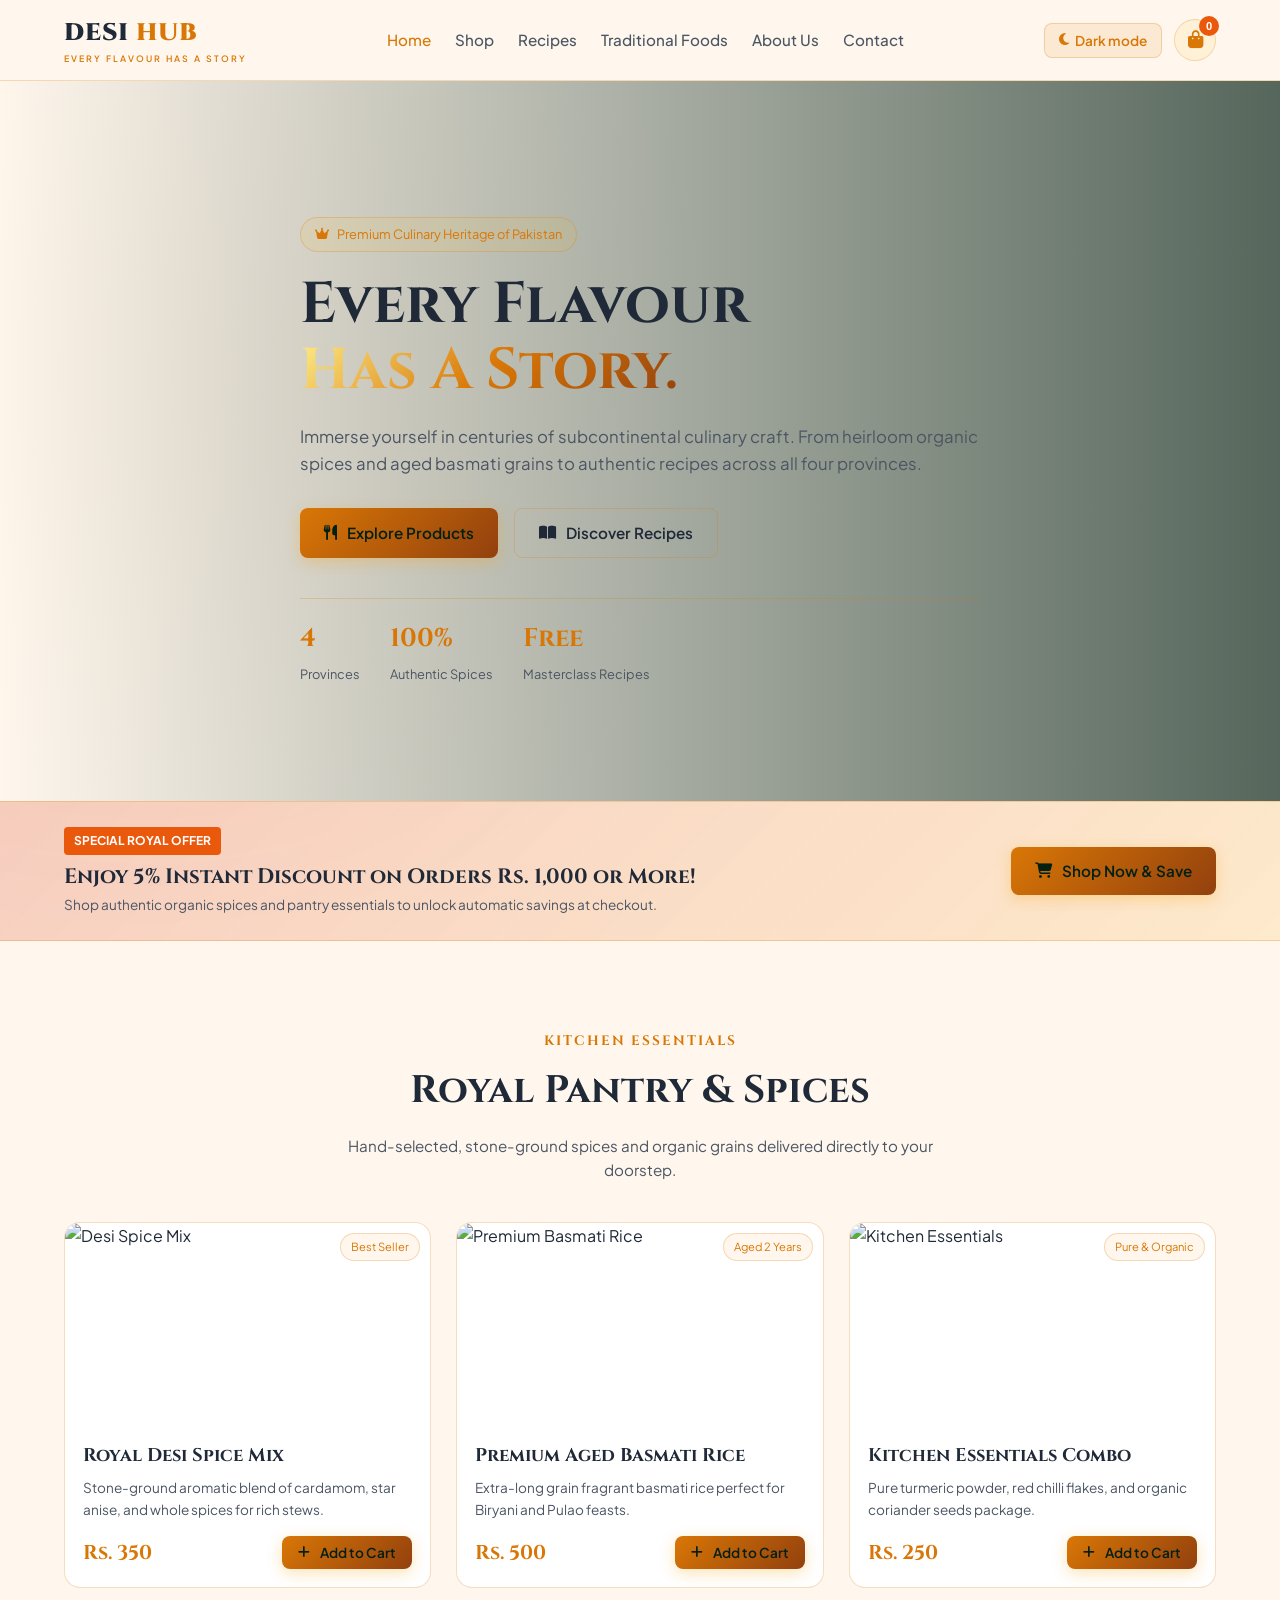
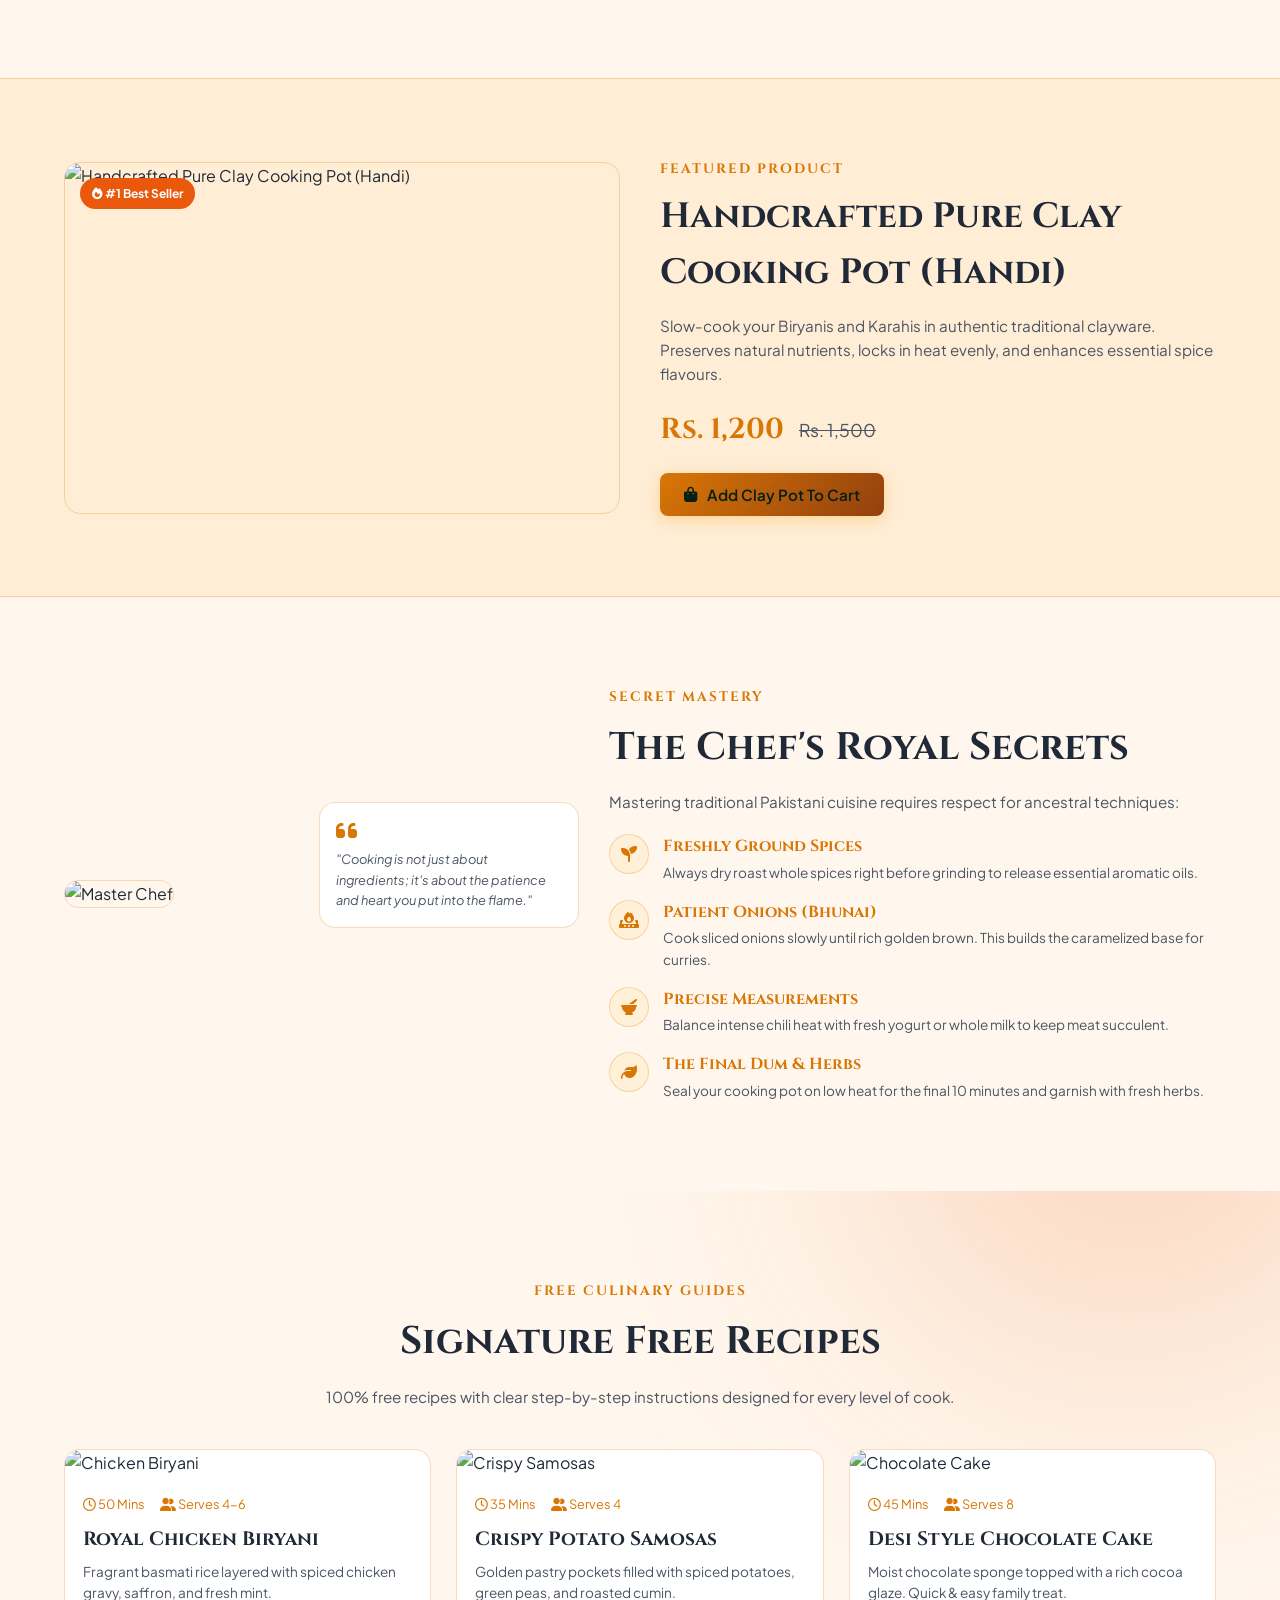
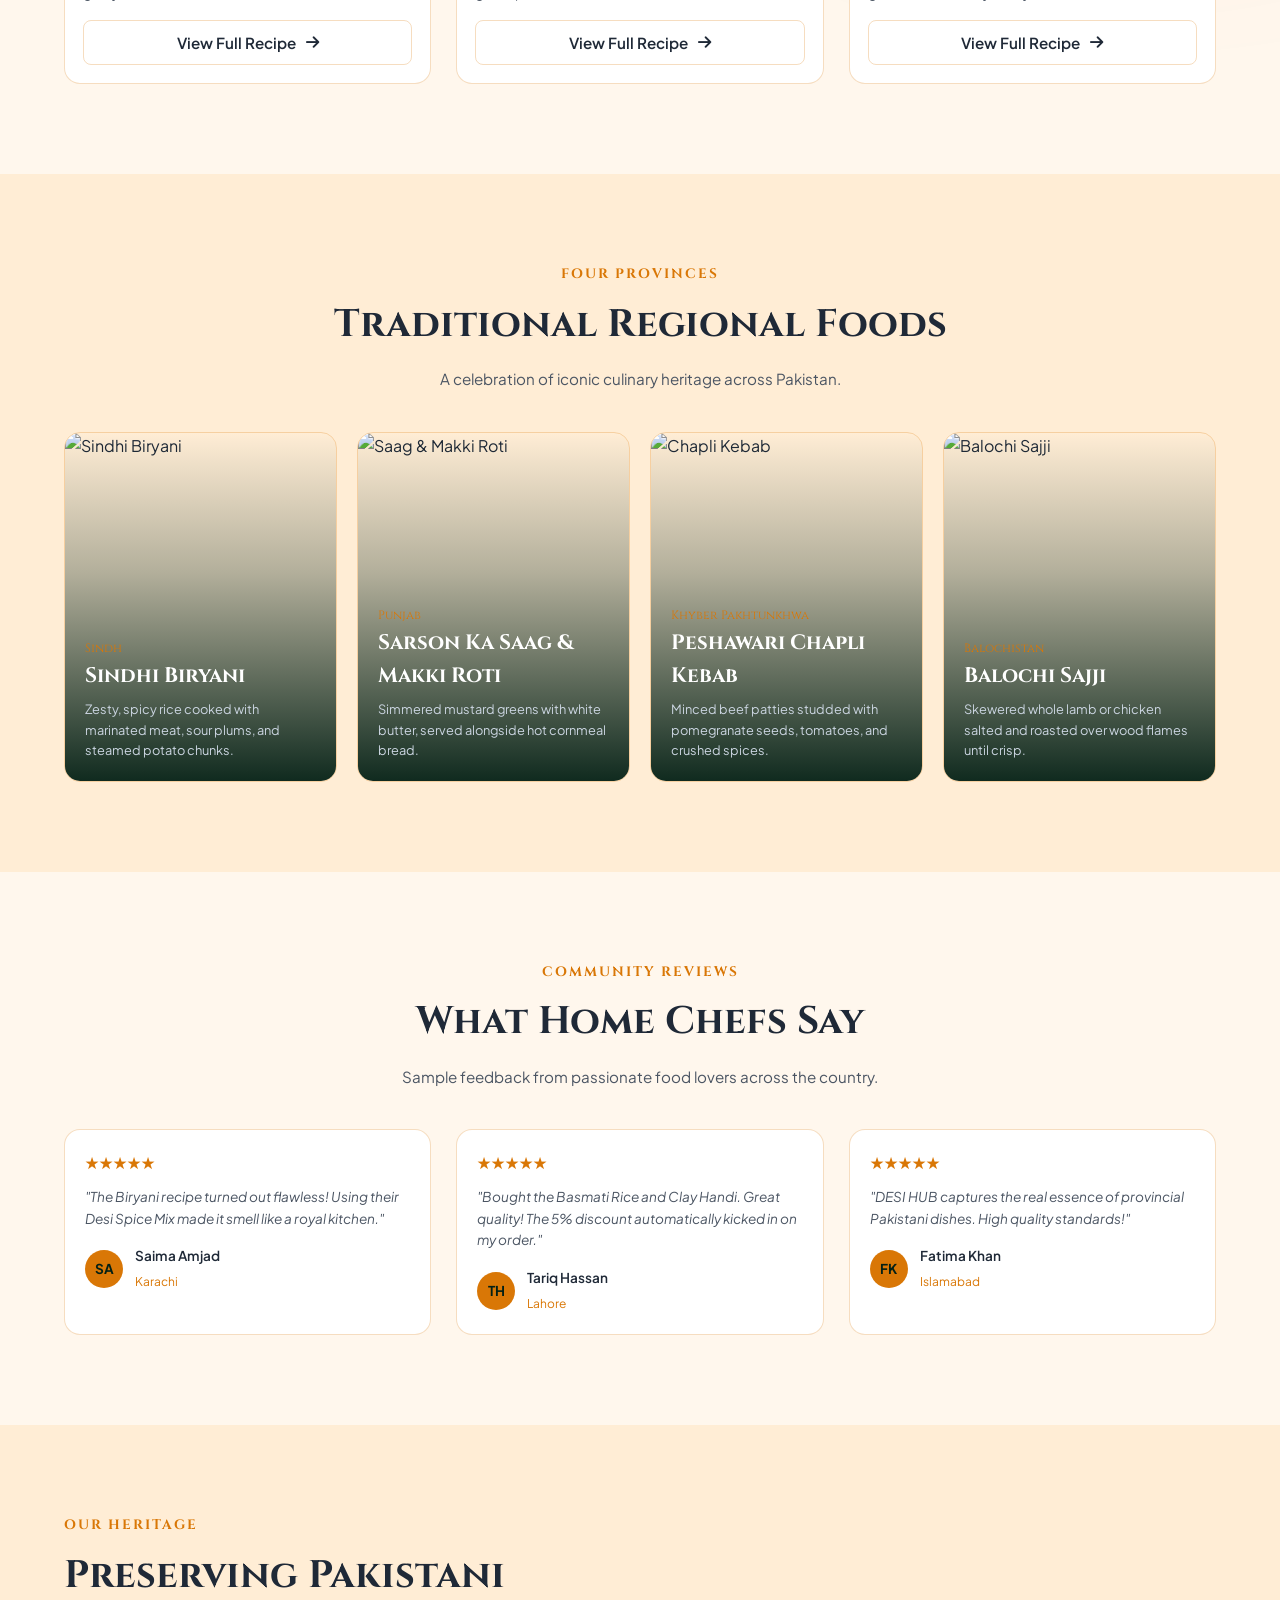
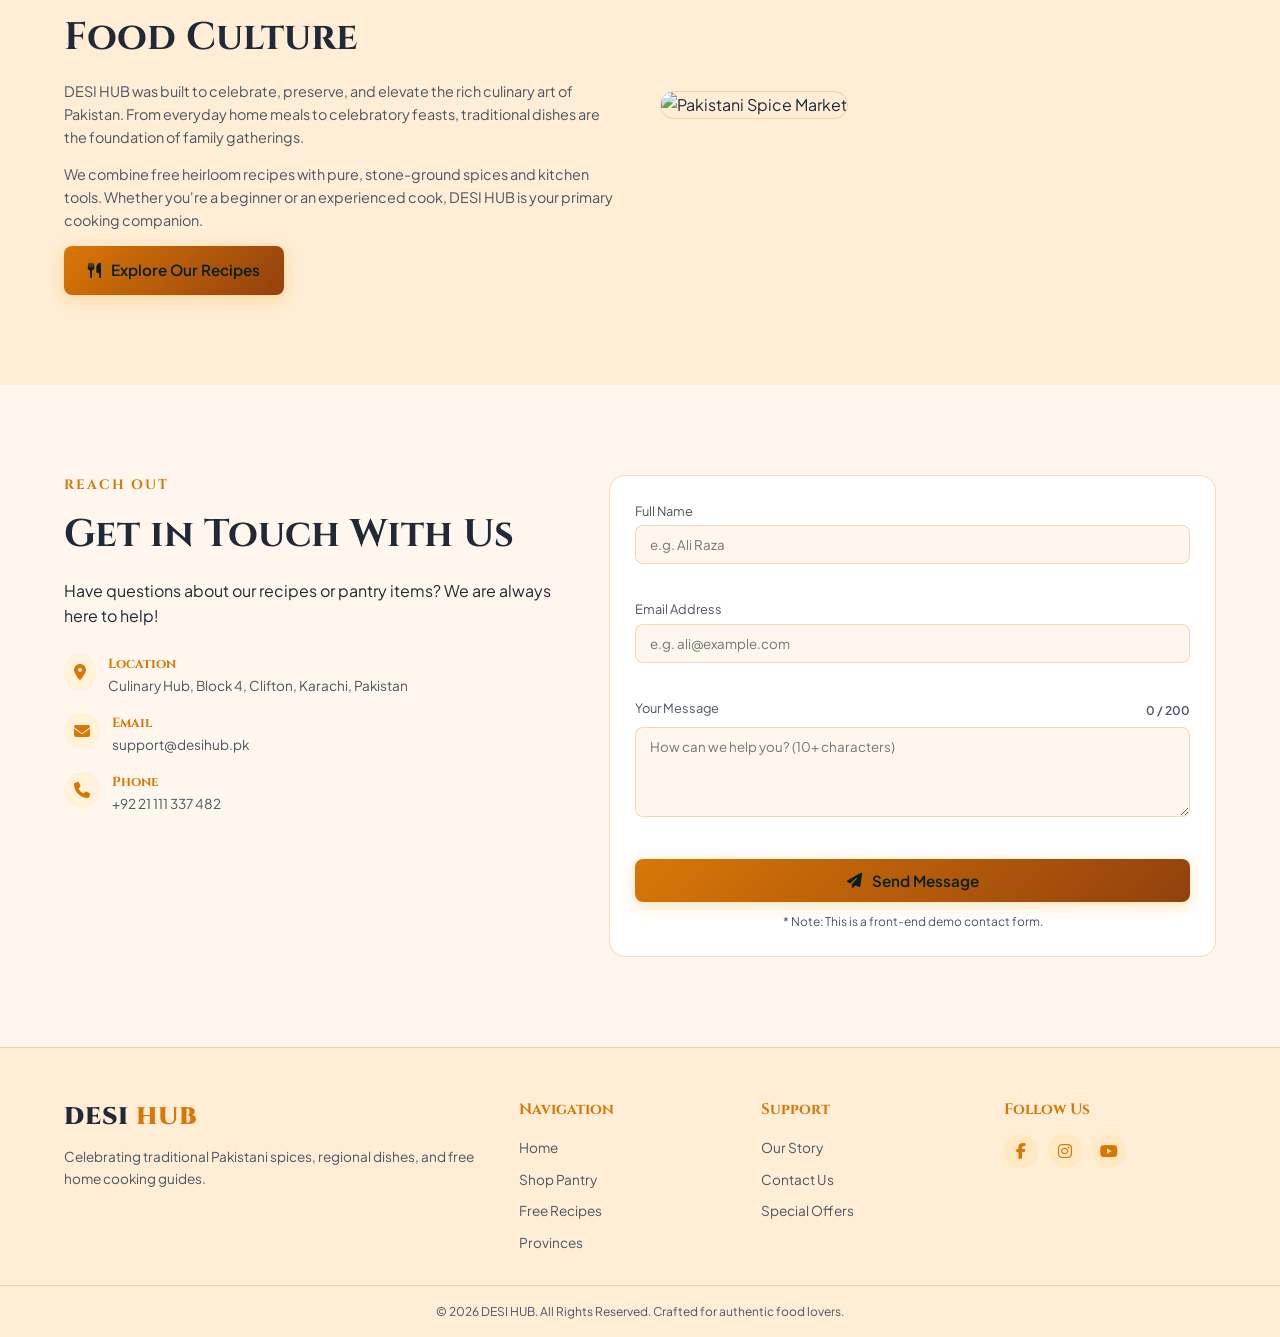
==== commit b98aac1e: "dark mode toggling" ====
--- a/index.html
+++ b/index.html
@@ -436,7 +436,7 @@
     </div>
   </section>
 
-  <!-- Contact Section -->
+  <!-- Task 3: Contact Section with Smart Form Validation -->
   <section id="contact" class="section-padding">
     <div class="container">
       <div class="contact-wrapper">
@@ -471,19 +471,31 @@
         </div>
 
         <div class="card contact-form-card">
-          <form id="contact-form">
+          <!-- Form-level Status Banner -->
+          <div id="form-status-banner" class="status-banner" aria-live="polite"></div>
+
+          <form id="contact-form" novalidate>
             <div class="form-group">
               <label for="c-name">Full Name</label>
-              <input type="text" id="c-name" class="form-input" placeholder="e.g. Ali Raza" required />
-            </div>
+              <input type="text" id="c-name" class="form-input" placeholder="e.g. Ali Raza" />
+              <span id="name-error" class="field-error"></span>
+            </div>
+
             <div class="form-group">
               <label for="c-email">Email Address</label>
-              <input type="email" id="c-email" class="form-input" placeholder="e.g. ali@example.com" required />
-            </div>
+              <input type="email" id="c-email" class="form-input" placeholder="e.g. ali@example.com" />
+              <span id="email-error" class="field-error"></span>
+            </div>
+
             <div class="form-group">
-              <label for="c-message">Your Message</label>
-              <textarea id="c-message" class="form-input" rows="4" placeholder="How can we help you?" required></textarea>
-            </div>
+              <div class="label-row">
+                <label for="c-message">Your Message</label>
+                <span id="char-counter" class="char-counter">0 / 200</span>
+              </div>
+              <textarea id="c-message" class="form-input" rows="4" maxlength="200" placeholder="How can we help you? (10+ characters)"></textarea>
+              <span id="message-error" class="field-error"></span>
+            </div>
+
             <button type="submit" class="btn btn-gold btn-block">
               <i class="fa-solid fa-paper-plane"></i> Send Message
             </button>
--- a/style.css
+++ b/style.css
@@ -1,6 +1,6 @@
 /* ==========================================================================
    DESI HUB — Responsive Master Stylesheet (Clean CSS Standards)
-   Includes: CSS Variables, Dark Mode Overrides, and Media Queries
+   Includes: CSS Variables, Dark Mode Overrides, Validation Styling & Media Queries
    ========================================================================== */
 
 :root {
@@ -311,7 +311,6 @@
     box-shadow: var(--shadow-card);
   }
 
-  /* JavaScript toggles this class */
   .nav-links.open {
     display: flex;
   }
@@ -743,6 +742,65 @@
 
 .form-note { font-size: 0.75rem; color: var(--text-muted); margin-top: 10px; text-align: center; }
 
+/* TASK 3: Form Validation & Character Counter Styling */
+.label-row {
+  display: flex;
+  justify-content: space-between;
+  align-items: center;
+  margin-bottom: 4px;
+}
+
+.char-counter {
+  font-size: 0.75rem;
+  color: var(--text-muted);
+  font-weight: 600;
+}
+
+.char-counter.limit-reached {
+  color: #ef4444;
+}
+
+.field-error {
+  display: block;
+  font-size: 0.8rem;
+  color: #ef4444;
+  margin-top: 4px;
+  min-height: 1.2em;
+}
+
+.form-input.input-error {
+  border-color: #ef4444 !important;
+  box-shadow: 0 0 8px rgba(239, 68, 68, 0.3) !important;
+}
+
+.form-input.input-success {
+  border-color: #10b981 !important;
+}
+
+.status-banner {
+  display: none;
+  padding: 12px 16px;
+  border-radius: var(--radius-sm);
+  font-size: 0.9rem;
+  font-weight: 600;
+  margin-bottom: 16px;
+  text-align: center;
+}
+
+.status-banner.success {
+  display: block;
+  background-color: rgba(16, 185, 129, 0.15);
+  border: 1px solid #10b981;
+  color: #10b981;
+}
+
+.status-banner.error {
+  display: block;
+  background-color: rgba(239, 68, 68, 0.15);
+  border: 1px solid #ef4444;
+  color: #ef4444;
+}
+
 /* Footer */
 .footer { background: var(--bg-secondary); border-top: 1px solid var(--border-color); padding-top: 50px; }
 
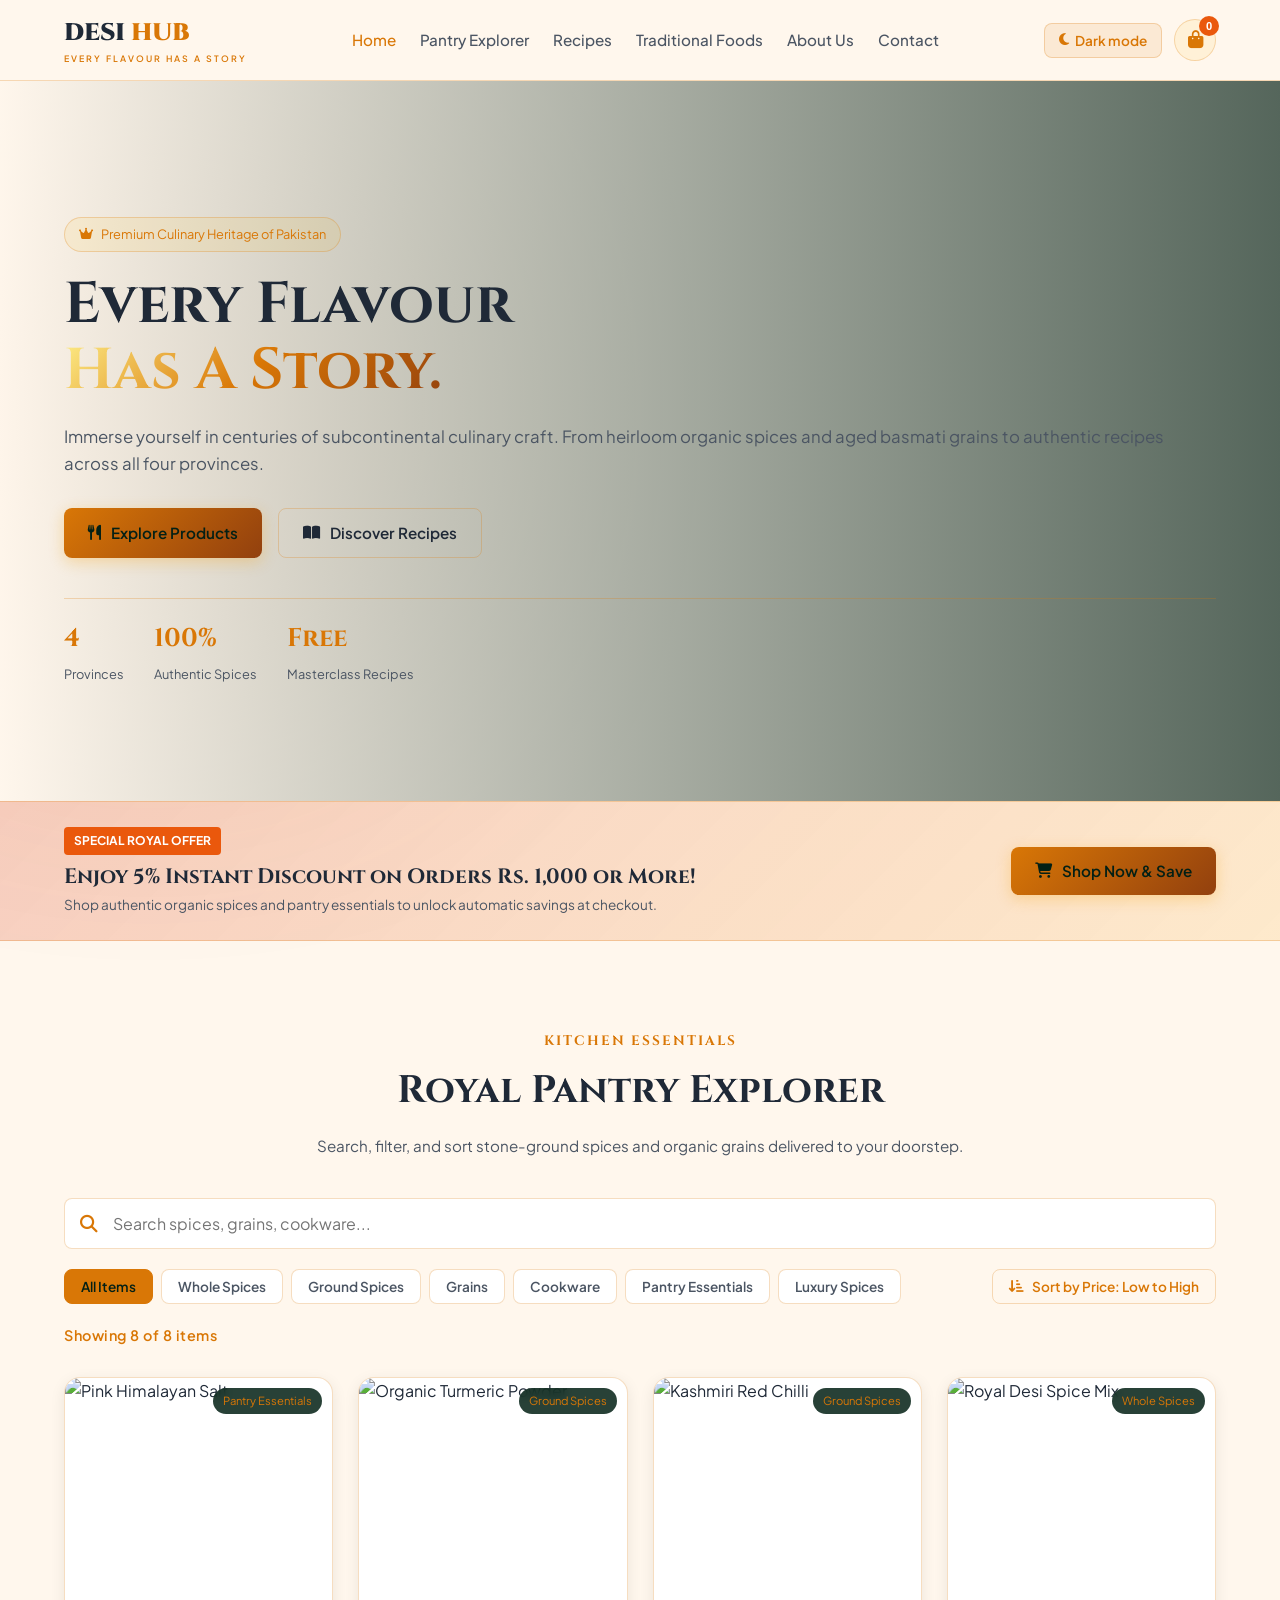
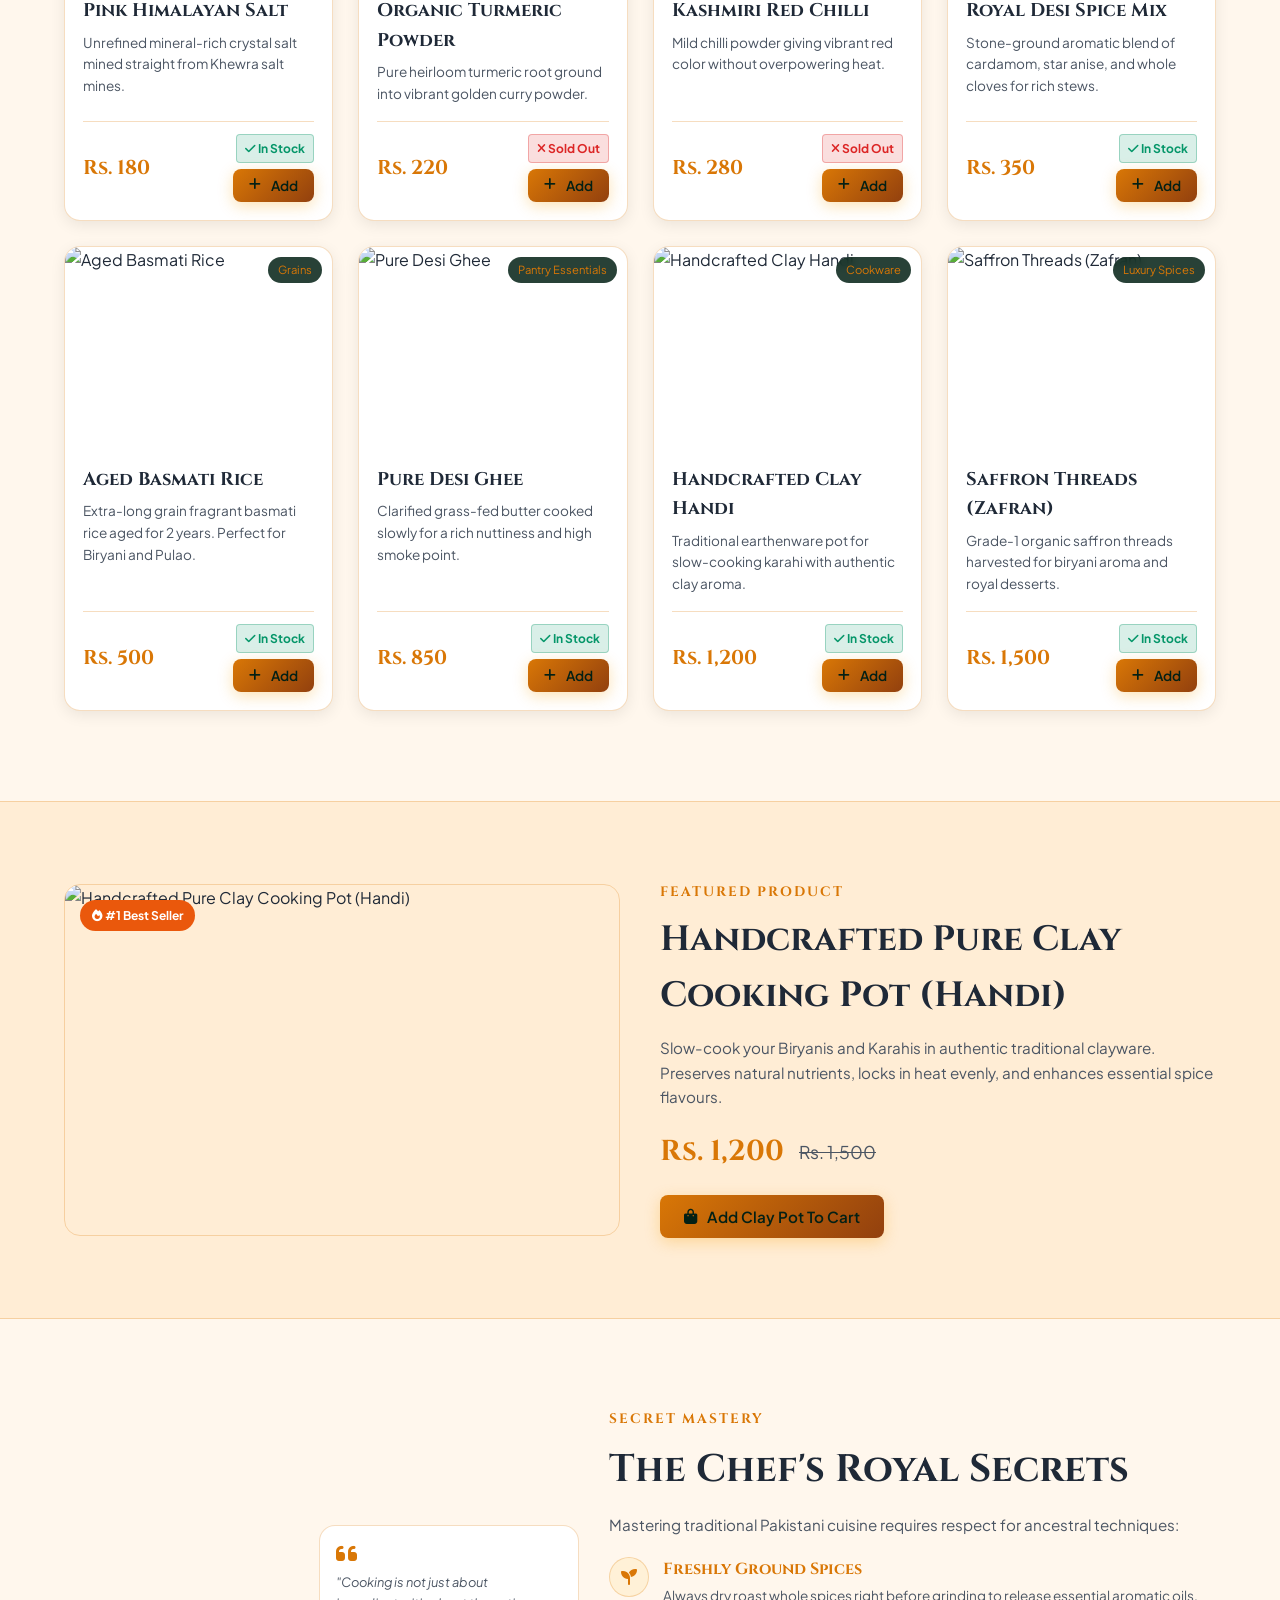
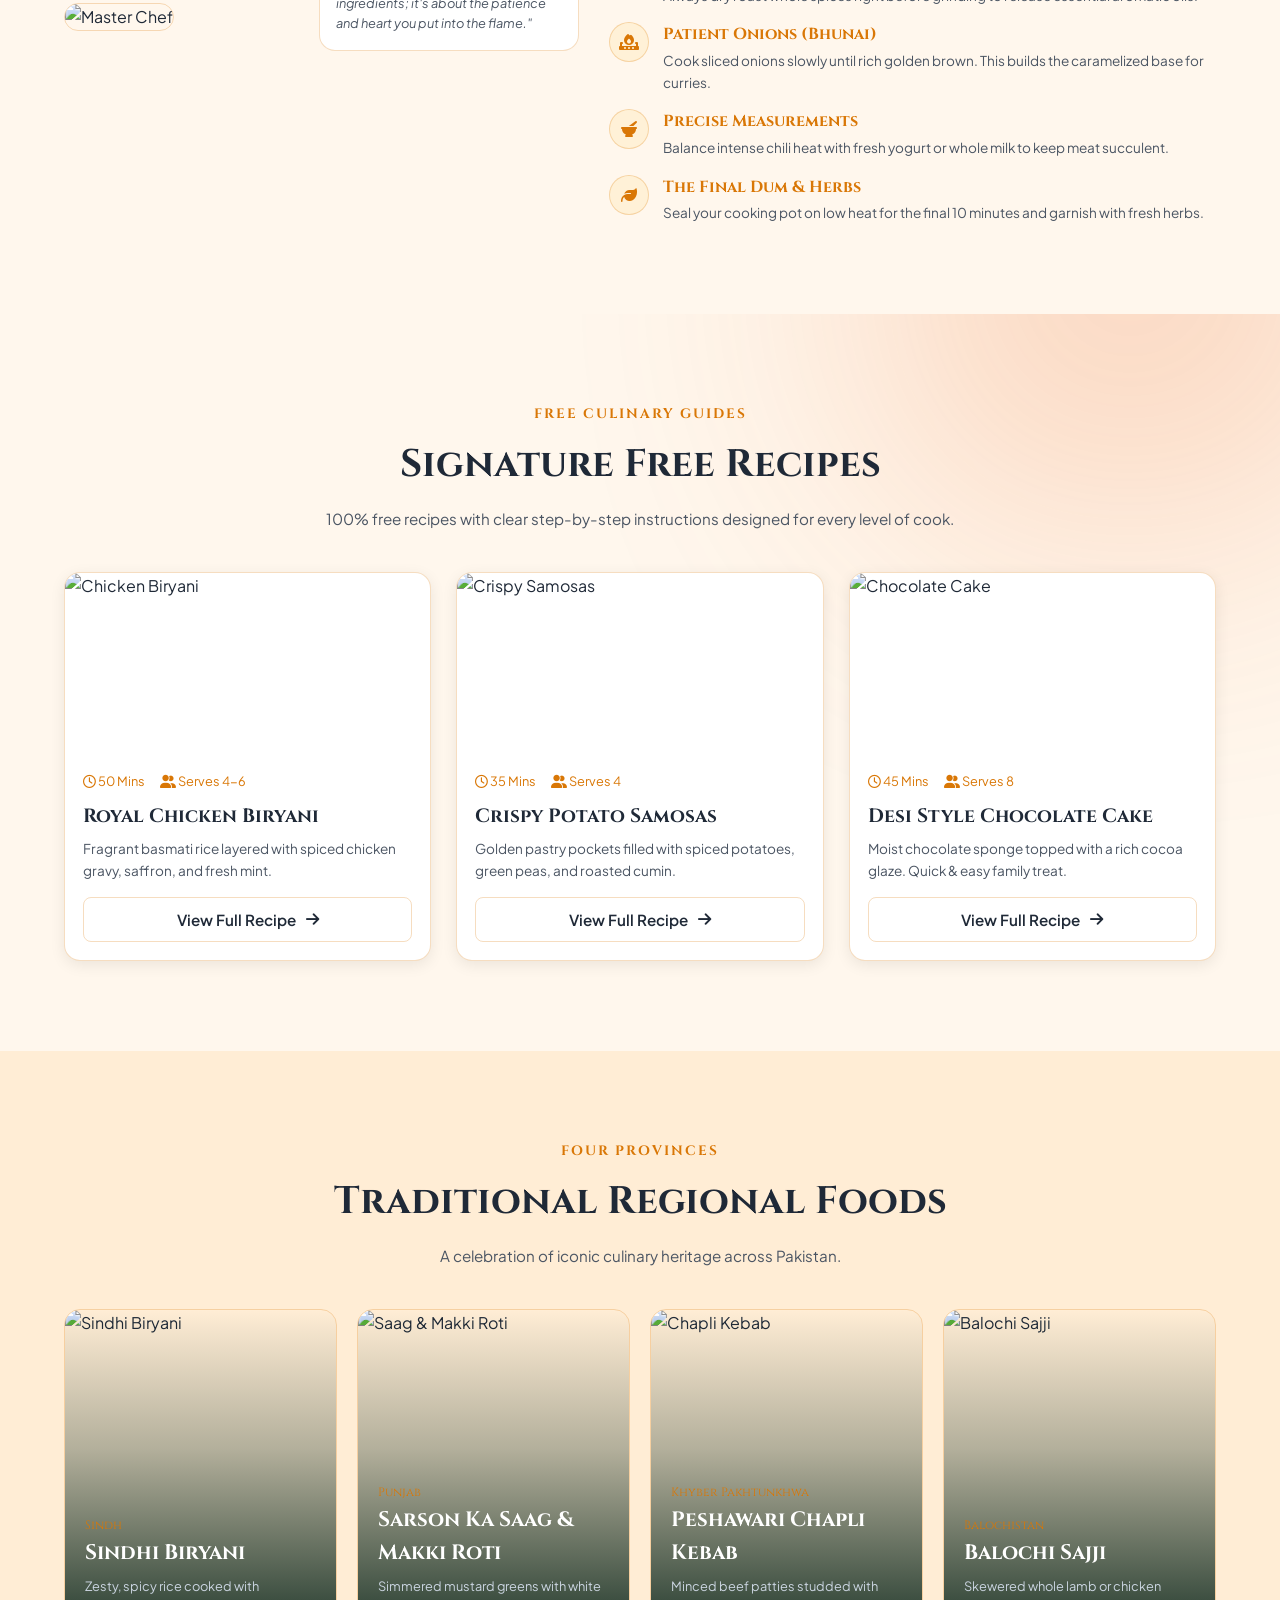
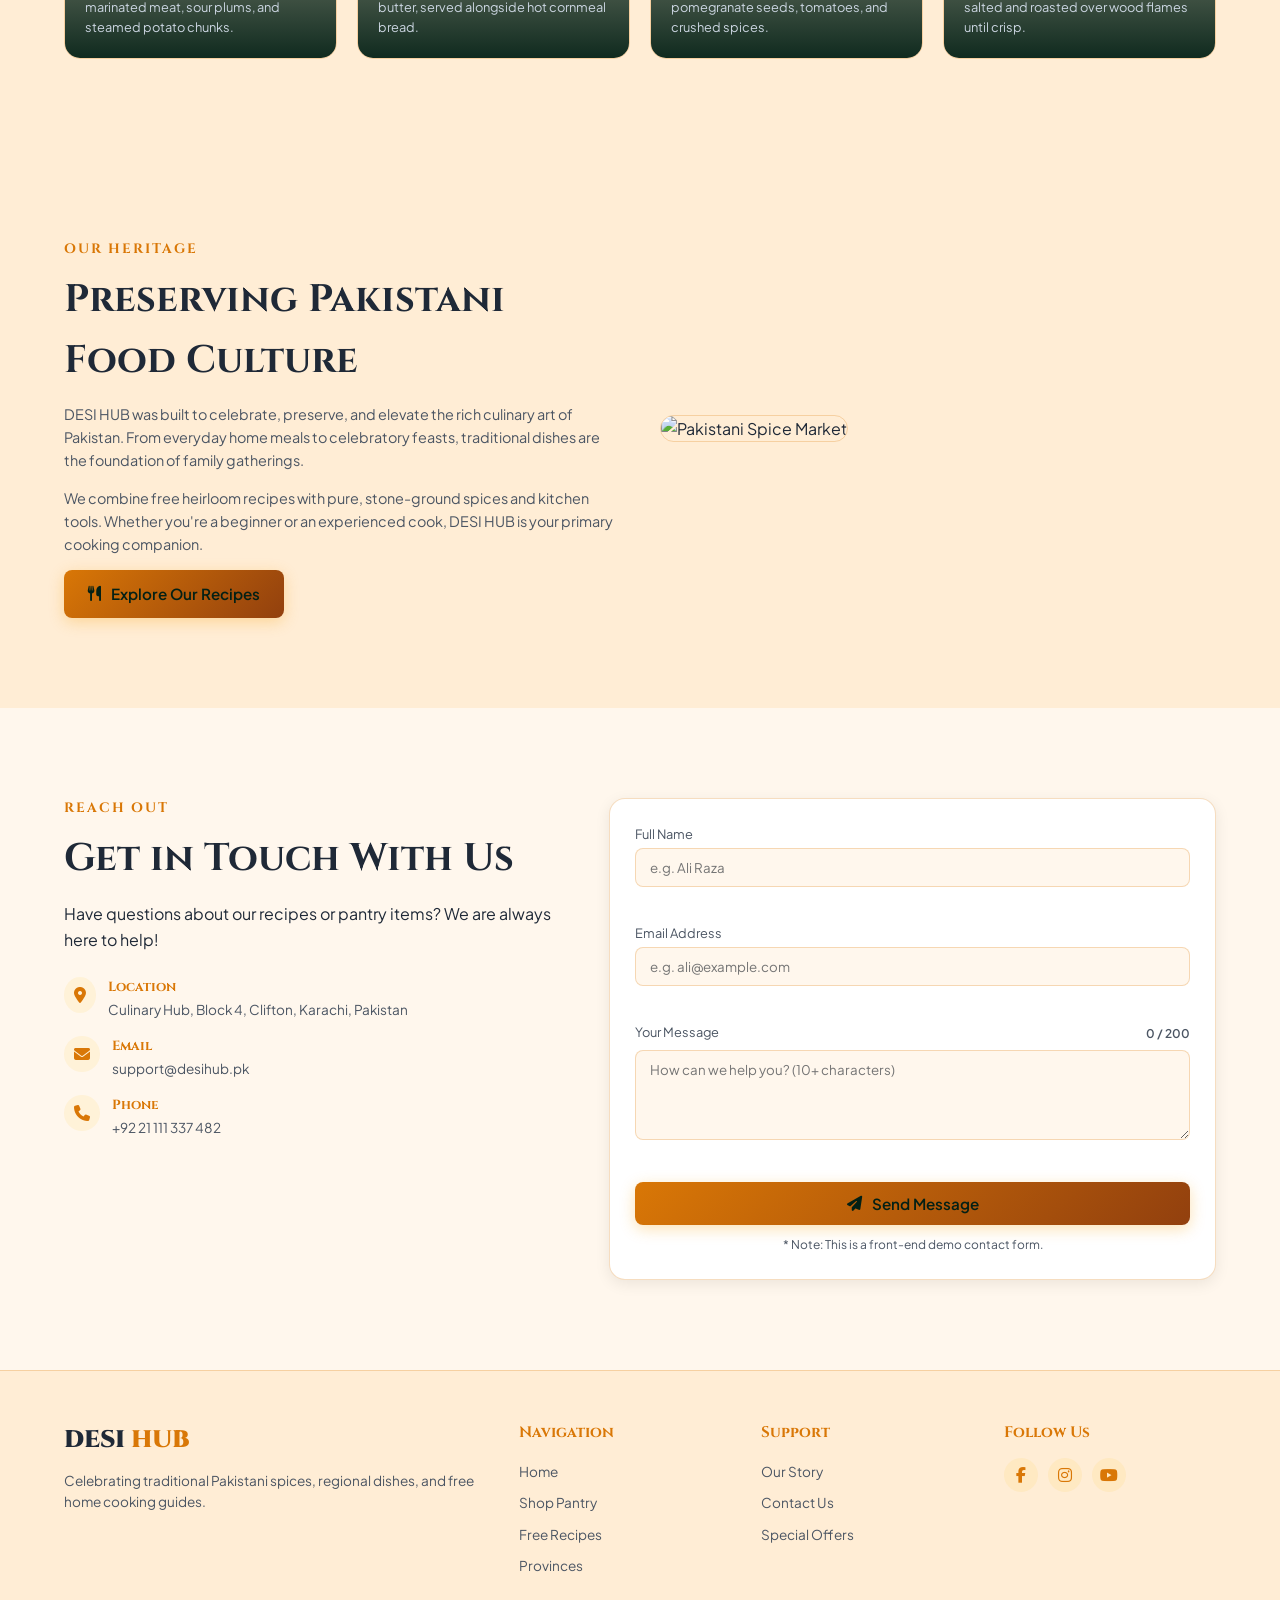
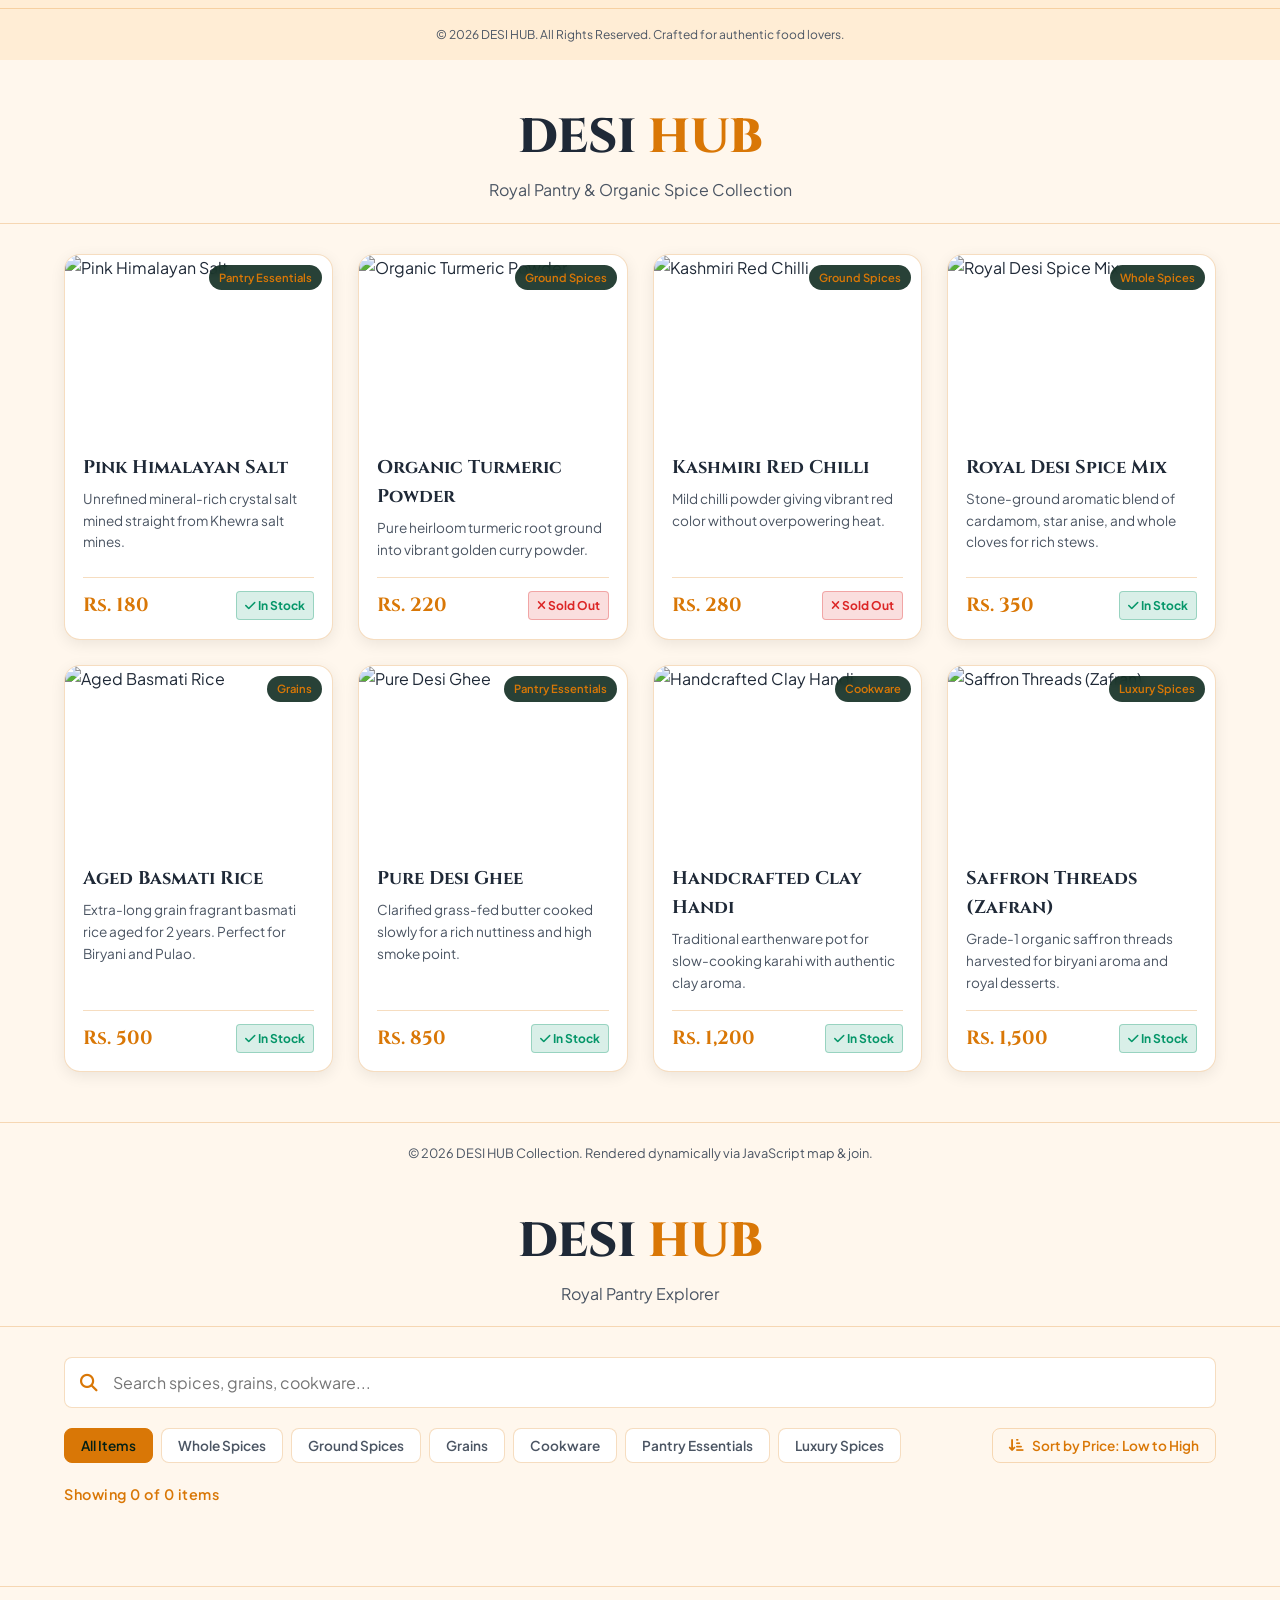
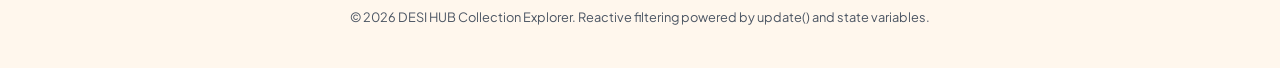
==== commit 61e6da54: "all files done" ====
--- a/index.html
+++ b/index.html
@@ -39,7 +39,7 @@
       <!-- Navigation with ID for JS selection -->
       <nav class="nav-links" id="main-nav">
         <a href="#home" class="nav-link active">Home</a>
-        <a href="#shop" class="nav-link">Shop</a>
+        <a href="#shop" class="nav-link">Pantry Explorer</a>
         <a href="#recipes" class="nav-link">Recipes</a>
         <a href="#provinces" class="nav-link">Traditional Foods</a>
         <a href="#about" class="nav-link">About Us</a>
@@ -115,69 +115,55 @@
     </div>
   </section>
 
-  <!-- Shop Section -->
+  <!-- Task 3: Interactive Pantry Explorer Section -->
   <section id="shop" class="section-padding">
     <div class="container">
       <div class="section-header">
         <span class="subheading">KITCHEN ESSENTIALS</span>
-        <h2 class="section-title">Royal Pantry & Spices</h2>
-        <p class="section-desc">Hand-selected, stone-ground spices and organic grains delivered directly to your doorstep.</p>
-      </div>
-
-      <div class="products-grid">
-        <!-- Product 1 -->
-        <div class="card product-card">
-          <div class="product-img-wrapper">
-            <img src="https://images.unsplash.com/photo-1596040033229-a9821ebd058d?auto=format&fit=crop&w=600&q=80" alt="Desi Spice Mix" />
-            <span class="product-tag">Best Seller</span>
-          </div>
-          <div class="product-info">
-            <h3 class="product-title">Royal Desi Spice Mix</h3>
-            <p class="product-desc">Stone-ground aromatic blend of cardamom, star anise, and whole spices for rich stews.</p>
-            <div class="product-footer">
-              <span class="product-price">Rs. 350</span>
-              <button class="btn btn-gold btn-sm add-to-cart-btn" data-id="1" data-name="Royal Desi Spice Mix" data-price="350" data-img="https://images.unsplash.com/photo-1596040033229-a9821ebd058d?auto=format&fit=crop&w=600&q=80">
-                <i class="fa-solid fa-plus"></i> Add to Cart
-              </button>
-            </div>
-          </div>
-        </div>
-
-        <!-- Product 2 -->
-        <div class="card product-card">
-          <div class="product-img-wrapper">
-            <img src="https://images.unsplash.com/photo-1586201375761-83865001e31c?auto=format&fit=crop&w=600&q=80" alt="Premium Basmati Rice" />
-            <span class="product-tag">Aged 2 Years</span>
-          </div>
-          <div class="product-info">
-            <h3 class="product-title">Premium Aged Basmati Rice</h3>
-            <p class="product-desc">Extra-long grain fragrant basmati rice perfect for Biryani and Pulao feasts.</p>
-            <div class="product-footer">
-              <span class="product-price">Rs. 500</span>
-              <button class="btn btn-gold btn-sm add-to-cart-btn" data-id="2" data-name="Premium Aged Basmati Rice" data-price="500" data-img="https://images.unsplash.com/photo-1586201375761-83865001e31c?auto=format&fit=crop&w=600&q=80">
-                <i class="fa-solid fa-plus"></i> Add to Cart
-              </button>
-            </div>
-          </div>
-        </div>
-
-        <!-- Product 3 -->
-        <div class="card product-card">
-          <div class="product-img-wrapper">
-            <img src="https://images.unsplash.com/photo-1556910103-1c02745aae4d?auto=format&fit=crop&w=600&q=80" alt="Kitchen Essentials" />
-            <span class="product-tag">Pure & Organic</span>
-          </div>
-          <div class="product-info">
-            <h3 class="product-title">Kitchen Essentials Combo</h3>
-            <p class="product-desc">Pure turmeric powder, red chilli flakes, and organic coriander seeds package.</p>
-            <div class="product-footer">
-              <span class="product-price">Rs. 250</span>
-              <button class="btn btn-gold btn-sm add-to-cart-btn" data-id="3" data-name="Kitchen Essentials Combo" data-price="250" data-img="https://images.unsplash.com/photo-1556910103-1c02745aae4d?auto=format&fit=crop&w=600&q=80">
-                <i class="fa-solid fa-plus"></i> Add to Cart
-              </button>
-            </div>
-          </div>
-        </div>
+        <h2 class="section-title">Royal Pantry Explorer</h2>
+        <p class="section-desc">Search, filter, and sort stone-ground spices and organic grains delivered to your doorstep.</p>
+      </div>
+
+      <!-- Explorer Controls -->
+      <div class="explorer-controls">
+        <!-- Live Search Input -->
+        <div class="search-box">
+          <i class="fa-solid fa-magnifying-glass search-icon"></i>
+          <input type="text" id="search-input" placeholder="Search spices, grains, cookware..." aria-label="Search Pantry Items" />
+        </div>
+
+        <!-- Filter Buttons & Price Sorting -->
+        <div class="filter-bar">
+          <div class="category-buttons" id="category-buttons">
+            <button class="filter-btn active" data-category="All">All Items</button>
+            <button class="filter-btn" data-category="Whole Spices">Whole Spices</button>
+            <button class="filter-btn" data-category="Ground Spices">Ground Spices</button>
+            <button class="filter-btn" data-category="Grains">Grains</button>
+            <button class="filter-btn" data-category="Cookware">Cookware</button>
+            <button class="filter-btn" data-category="Pantry Essentials">Pantry Essentials</button>
+            <button class="filter-btn" data-category="Luxury Spices">Luxury Spices</button>
+          </div>
+
+          <button id="sort-price-btn" class="sort-btn">
+            <i class="fa-solid fa-arrow-down-short-wide"></i> Sort by Price: Low to High
+          </button>
+        </div>
+
+        <!-- Dynamic Items Count Display -->
+        <div class="count-display" id="count-display">
+          Showing 0 of 0 items
+        </div>
+      </div>
+
+      <!-- Product Cards Container -->
+      <div id="products-grid" class="products-grid"></div>
+
+      <!-- Friendly Empty State -->
+      <div id="empty-state" class="empty-state hidden">
+        <i class="fa-solid fa-utensils empty-icon"></i>
+        <h3>No Pantry Items Found</h3>
+        <p>We couldn't find anything matching your search query or selected category.</p>
+        <button id="reset-filters-btn" class="btn btn-gold">Reset All Filters</button>
       </div>
     </div>
   </section>
@@ -359,55 +345,6 @@
             <span class="province-tag">Balochistan</span>
             <h3 class="province-dish">Balochi Sajji</h3>
             <p class="province-desc">Skewered whole lamb or chicken salted and roasted over wood flames until crisp.</p>
-          </div>
-        </div>
-      </div>
-    </div>
-  </section>
-
-  <!-- Reviews Section -->
-  <section class="section-padding">
-    <div class="container">
-      <div class="section-header">
-        <span class="subheading">COMMUNITY REVIEWS</span>
-        <h2 class="section-title">What Home Chefs Say</h2>
-        <p class="section-desc">Sample feedback from passionate food lovers across the country.</p>
-      </div>
-
-      <div class="reviews-grid">
-        <div class="card review-card">
-          <div class="stars">★★★★★</div>
-          <p class="review-text">"The Biryani recipe turned out flawless! Using their Desi Spice Mix made it smell like a royal kitchen."</p>
-          <div class="reviewer-info">
-            <div class="avatar">SA</div>
-            <div>
-              <h4 class="reviewer-name">Saima Amjad</h4>
-              <span class="reviewer-location">Karachi</span>
-            </div>
-          </div>
-        </div>
-
-        <div class="card review-card">
-          <div class="stars">★★★★★</div>
-          <p class="review-text">"Bought the Basmati Rice and Clay Handi. Great quality! The 5% discount automatically kicked in on my order."</p>
-          <div class="reviewer-info">
-            <div class="avatar">TH</div>
-            <div>
-              <h4 class="reviewer-name">Tariq Hassan</h4>
-              <span class="reviewer-location">Lahore</span>
-            </div>
-          </div>
-        </div>
-
-        <div class="card review-card">
-          <div class="stars">★★★★★</div>
-          <p class="review-text">"DESI HUB captures the real essence of provincial Pakistani dishes. High quality standards!"</p>
-          <div class="reviewer-info">
-            <div class="avatar">FK</div>
-            <div>
-              <h4 class="reviewer-name">Fatima Khan</h4>
-              <span class="reviewer-location">Islamabad</span>
-            </div>
           </div>
         </div>
       </div>
@@ -436,7 +373,7 @@
     </div>
   </section>
 
-  <!-- Task 3: Contact Section with Smart Form Validation -->
+  <!-- Task 3: Smart Contact Section -->
   <section id="contact" class="section-padding">
     <div class="container">
       <div class="contact-wrapper">
@@ -471,7 +408,7 @@
         </div>
 
         <div class="card contact-form-card">
-          <!-- Form-level Status Banner -->
+          <!-- Form Status Banner -->
           <div id="form-status-banner" class="status-banner" aria-live="polite"></div>
 
           <form id="contact-form" novalidate>
@@ -564,7 +501,7 @@
       <p id="discount-message"><i class="fa-solid fa-gift text-gold"></i> Add Rs. 1,000 to get 5% OFF!</p>
     </div>
 
-    <!-- Items dynamically managed via JS delegation -->
+    <!-- Cart Items Container -->
     <div class="cart-items" id="cart-items-container"></div>
 
     <div class="cart-footer">
@@ -595,4 +532,130 @@
   </div>
 
 </body>
+</html>
+<!DOCTYPE html>
+<html lang="en">
+<head>
+  <meta charset="UTF-8">
+  <meta name="viewport" content="width=device-width, initial-scale=1">
+  <title>DESI HUB — Royal Pantry Collection</title>
+  
+  <!-- Google Fonts -->
+  <link rel="preconnect" href="https://fonts.googleapis.com">
+  <link rel="preconnect" href="https://fonts.gstatic.com" crossorigin>
+  <link href="https://fonts.googleapis.com/css2?family=Cinzel:wght@600;700;800&family=Plus+Jakarta+Sans:wght@400;500;600;700&display=swap" rel="stylesheet">
+  
+  <!-- FontAwesome Icons -->
+  <link rel="stylesheet" href="https://cdnjs.cloudflare.com/ajax/libs/font-awesome/6.4.0/css/all.min.css">
+  
+  <!-- Custom Stylesheet -->
+  <link rel="stylesheet" href="styles.css">
+  
+  <!-- JavaScript (Deferred) -->
+  <script src="app.js" defer></script>
+</head>
+<body>
+
+  <header class="page-header">
+    <div class="container">
+      <h1 class="page-title">DESI <span class="gold-text">HUB</span></h1>
+      <p class="page-subtitle">Royal Pantry & Organic Spice Collection</p>
+    </div>
+  </header>
+
+  <main class="container">
+    <div id="list" class="cards-grid"></div>
+  </main>
+
+  <footer class="page-footer">
+    <div class="container">
+      <p>&copy; 2026 DESI HUB Collection. Rendered dynamically via JavaScript map & join.</p>
+    </div>
+  </footer>
+
+</body>
+</html>
+<!DOCTYPE html>
+<html lang="en">
+<head>
+  <meta charset="UTF-8">
+  <meta name="viewport" content="width=device-width, initial-scale=1">
+  <title>DESI HUB — Pantry Explorer</title>
+  
+  <!-- Google Fonts -->
+  <link rel="preconnect" href="https://fonts.googleapis.com">
+  <link rel="preconnect" href="https://fonts.gstatic.com" crossorigin>
+  <link href="https://fonts.googleapis.com/css2?family=Cinzel:wght@600;700;800&family=Plus+Jakarta+Sans:wght@400;500;600;700&display=swap" rel="stylesheet">
+  
+  <!-- FontAwesome Icons -->
+  <link rel="stylesheet" href="https://cdnjs.cloudflare.com/ajax/libs/font-awesome/6.4.0/css/all.min.css">
+  
+  <!-- Custom Stylesheet -->
+  <link rel="stylesheet" href="styles.css">
+  
+  <!-- JavaScript (Deferred) -->
+  <script src="app.js" defer></script>
+</head>
+<body>
+
+  <header class="page-header">
+    <div class="container">
+      <h1 class="page-title">DESI <span class="gold-text">HUB</span></h1>
+      <p class="page-subtitle">Royal Pantry Explorer</p>
+    </div>
+  </header>
+
+  <main class="container">
+    
+    <!-- Explorer Control Panel -->
+    <section class="explorer-controls">
+      <!-- Requirement: Search box that filters as you type -->
+      <div class="search-box">
+        <i class="fa-solid fa-magnifying-glass search-icon"></i>
+        <input type="text" id="search-input" placeholder="Search spices, grains, cookware..." aria-label="Search Pantry Items">
+      </div>
+
+      <!-- Requirement: Category buttons + Optional sort button -->
+      <div class="filter-bar">
+        <div class="category-buttons" id="category-buttons">
+          <button class="filter-btn active" data-category="All">All Items</button>
+          <button class="filter-btn" data-category="Whole Spices">Whole Spices</button>
+          <button class="filter-btn" data-category="Ground Spices">Ground Spices</button>
+          <button class="filter-btn" data-category="Grains">Grains</button>
+          <button class="filter-btn" data-category="Cookware">Cookware</button>
+          <button class="filter-btn" data-category="Pantry Essentials">Pantry Essentials</button>
+          <button class="filter-btn" data-category="Luxury Spices">Luxury Spices</button>
+        </div>
+
+        <button id="sort-price-btn" class="sort-btn">
+          <i class="fa-solid fa-arrow-down-short-wide"></i> Sort by Price: Low to High
+        </button>
+      </div>
+
+      <!-- Requirement: Count indicator (Showing X of Y) -->
+      <div class="count-display" id="count-display">
+        Showing 0 of 0 items
+      </div>
+    </section>
+
+    <!-- Cards Container -->
+    <div id="list" class="cards-grid"></div>
+
+    <!-- Requirement: Friendly empty state when nothing matches -->
+    <div id="empty-state" class="empty-state hidden">
+      <i class="fa-solid fa-utensils empty-icon"></i>
+      <h3>No Pantry Items Found</h3>
+      <p>We couldn't find anything matching your search query or selected category.</p>
+      <button id="reset-filters-btn" class="reset-btn">Reset All Filters</button>
+    </div>
+
+  </main>
+
+  <footer class="page-footer">
+    <div class="container">
+      <p>&copy; 2026 DESI HUB Collection Explorer. Reactive filtering powered by update() and state variables.</p>
+    </div>
+  </footer>
+
+</body>
 </html>
--- a/style.css
+++ b/style.css
@@ -1,10 +1,9 @@
 /* ==========================================================================
-   DESI HUB — Responsive Master Stylesheet (Clean CSS Standards)
-   Includes: CSS Variables, Dark Mode Overrides, Validation Styling & Media Queries
+   DESI HUB — Complete Stylesheet (Theming, Layout, Explorer & Validation)
    ========================================================================== */
 
 :root {
-  /* Light Mode Theme Palette */
+  /* Default Light Mode Theme Colors */
   --bg-primary: #fff7ed;
   --bg-secondary: #ffedd5;
   --bg-card: #ffffff;
@@ -18,8 +17,10 @@
   --gold-dark: #92400e;
   
   --terracotta: #ea580c;
+  --green-success: #059669;
+  --red-error: #dc2626;
+  
   --border-color: rgba(217, 119, 6, 0.25);
-  
   --font-heading: 'Cinzel', serif;
   --font-body: 'Plus Jakarta Sans', sans-serif;
   
@@ -30,7 +31,7 @@
   --transition: all 0.3s cubic-bezier(0.4, 0, 0.2, 1);
 }
 
-/* Dark Mode Theme — Variable Overrides Only */
+/* Dark Mode Palette */
 body.dark {
   --bg-primary: #032015;
   --bg-secondary: #062c1e;
@@ -50,7 +51,6 @@
   --shadow-glow: 0 0 25px rgba(251, 191, 36, 0.2);
 }
 
-/* Base Reset & Transitions */
 * {
   margin: 0;
   padding: 0;
@@ -72,7 +72,7 @@
   transition: background-color 0.3s ease, color 0.3s ease;
 }
 
-/* Ambient Background Glow Effects */
+/* Ambient Background Glow */
 .ambient-glow {
   position: absolute;
   width: min(500px, 90vw);
@@ -175,7 +175,7 @@
 .btn-sm { padding: 8px 16px; font-size: 0.85rem; }
 .btn-block { width: 100%; }
 
-/* Navigation Bar */
+/* Sticky Navbar */
 .navbar-wrapper {
   position: sticky;
   top: 0;
@@ -193,49 +193,15 @@
   padding: 14px 0;
 }
 
-.brand {
-  text-decoration: none;
-  display: flex;
-  flex-direction: column;
-}
-
-.brand-title {
-  font-family: var(--font-heading);
-  font-size: 1.5rem;
-  font-weight: 900;
-  color: var(--text-primary);
-  letter-spacing: 1px;
-}
-
-.brand-tagline {
-  font-size: 0.55rem;
-  letter-spacing: 2px;
-  color: var(--gold-primary);
-  font-weight: 600;
-}
-
-.nav-links {
-  display: flex;
-  gap: 24px;
-}
-
-.nav-link {
-  color: var(--text-muted);
-  text-decoration: none;
-  font-weight: 500;
-  font-size: 0.95rem;
-  transition: var(--transition);
-}
-
-.nav-link:hover, .nav-link.active {
-  color: var(--gold-primary);
-}
-
-.nav-actions {
-  display: flex;
-  align-items: center;
-  gap: 12px;
-}
+.brand { text-decoration: none; display: flex; flex-direction: column; }
+.brand-title { font-family: var(--font-heading); font-size: 1.5rem; font-weight: 900; color: var(--text-primary); }
+.brand-tagline { font-size: 0.55rem; letter-spacing: 2px; color: var(--gold-primary); font-weight: 600; }
+
+.nav-links { display: flex; gap: 24px; }
+.nav-link { color: var(--text-muted); text-decoration: none; font-weight: 500; font-size: 0.95rem; transition: var(--transition); }
+.nav-link:hover, .nav-link.active { color: var(--gold-primary); }
+
+.nav-actions { display: flex; align-items: center; gap: 12px; }
 
 .theme-btn {
   background: rgba(217, 119, 6, 0.1);
@@ -253,10 +219,7 @@
   transition: var(--transition);
 }
 
-.theme-btn:hover {
-  background: var(--gold-primary);
-  color: var(--bg-primary);
-}
+.theme-btn:hover { background: var(--gold-primary); color: var(--bg-primary); }
 
 .cart-trigger {
   background: rgba(251, 191, 36, 0.1);
@@ -274,10 +237,7 @@
   transition: var(--transition);
 }
 
-.cart-trigger:hover {
-  background: var(--gold-primary);
-  color: #032015;
-}
+.cart-trigger:hover { background: var(--gold-primary); color: #032015; }
 
 .cart-badge {
   position: absolute;
@@ -295,7 +255,7 @@
   justify-content: center;
 }
 
-/* Feature A: Responsive Mobile Menu */
+/* Responsive Mobile Navigation Toggle */
 @media (max-width: 768px) {
   .nav-links {
     display: none;
@@ -311,9 +271,7 @@
     box-shadow: var(--shadow-card);
   }
 
-  .nav-links.open {
-    display: flex;
-  }
+  .nav-links.open { display: flex; }
 
   .mobile-toggle {
     display: block;
@@ -329,10 +287,7 @@
 }
 
 @media (min-width: 769px) {
-  .mobile-toggle {
-    display: none;
-  }
-
+  .mobile-toggle { display: none; }
   .nav-links {
     display: flex !important;
     flex-direction: row;
@@ -344,7 +299,199 @@
   }
 }
 
-/* Hero Section */
+/* Task 3: Explorer Control Panel */
+.explorer-controls {
+  margin-bottom: 30px;
+  display: flex;
+  flex-direction: column;
+  gap: 20px;
+}
+
+.search-box { position: relative; width: 100%; }
+.search-icon {
+  position: absolute;
+  left: 16px;
+  top: 50%;
+  transform: translateY(-50%);
+  color: var(--gold-primary);
+  font-size: 1.1rem;
+}
+
+.search-box input {
+  width: 100%;
+  padding: 14px 16px 14px 48px;
+  font-family: var(--font-body);
+  font-size: 1rem;
+  background: var(--bg-card);
+  border: 1px solid var(--border-color);
+  border-radius: var(--radius-sm);
+  color: var(--text-primary);
+  transition: var(--transition);
+}
+
+.search-box input:focus {
+  outline: none;
+  border-color: var(--gold-primary);
+  box-shadow: 0 0 12px rgba(217, 119, 6, 0.25);
+}
+
+.filter-bar {
+  display: flex;
+  justify-content: space-between;
+  align-items: center;
+  gap: 15px;
+  flex-wrap: wrap;
+}
+
+.category-buttons { display: flex; gap: 8px; flex-wrap: wrap; }
+
+.filter-btn {
+  background: var(--bg-card);
+  border: 1px solid var(--border-color);
+  color: var(--text-muted);
+  padding: 8px 16px;
+  border-radius: var(--radius-sm);
+  font-family: var(--font-body);
+  font-size: 0.85rem;
+  font-weight: 600;
+  cursor: pointer;
+  transition: var(--transition);
+}
+
+.filter-btn:hover { color: var(--gold-primary); border-color: var(--gold-primary); }
+.filter-btn.active { background: var(--gold-primary); color: #032015; border-color: var(--gold-primary); }
+
+.sort-btn {
+  background: transparent;
+  border: 1px solid var(--border-color);
+  color: var(--gold-primary);
+  padding: 8px 16px;
+  border-radius: var(--radius-sm);
+  font-family: var(--font-body);
+  font-size: 0.85rem;
+  font-weight: 600;
+  cursor: pointer;
+  transition: var(--transition);
+  display: inline-flex;
+  align-items: center;
+  gap: 8px;
+}
+
+.sort-btn:hover { background: rgba(217, 119, 6, 0.1); }
+
+.count-display {
+  font-size: 0.9rem;
+  font-weight: 600;
+  color: var(--gold-primary);
+  letter-spacing: 0.5px;
+}
+
+/* Products Grid Layout */
+.products-grid {
+  display: grid;
+  grid-template-columns: repeat(auto-fill, minmax(260px, 1fr));
+  gap: 25px;
+}
+
+.card {
+  background: var(--bg-card);
+  border: 1px solid var(--border-color);
+  border-radius: var(--radius-md);
+  overflow: hidden;
+  transition: var(--transition);
+  display: flex;
+  flex-direction: column;
+}
+
+.card:hover {
+  transform: translateY(-6px);
+  border-color: var(--gold-primary);
+  box-shadow: var(--shadow-glow);
+  background: var(--bg-card-hover);
+}
+
+.product-img-wrapper {
+  position: relative;
+  height: 200px;
+  overflow: hidden;
+}
+
+.product-img-wrapper img {
+  width: 100%;
+  height: 100%;
+  object-fit: cover;
+  transition: var(--transition);
+}
+
+.card:hover .product-img-wrapper img { transform: scale(1.08); }
+
+.product-tag {
+  position: absolute;
+  top: 10px;
+  right: 10px;
+  background: rgba(3, 32, 21, 0.85);
+  color: var(--gold-primary);
+  padding: 4px 10px;
+  font-size: 0.7rem;
+  border-radius: 20px;
+  backdrop-filter: blur(4px);
+}
+
+.product-info { padding: 18px; display: flex; flex-direction: column; flex: 1; }
+.product-title { font-family: var(--font-heading); font-size: 1.15rem; margin-bottom: 6px; }
+.product-desc { color: var(--text-muted); font-size: 0.85rem; margin-bottom: 16px; flex: 1; }
+
+.product-footer {
+  display: flex;
+  align-items: center;
+  justify-content: space-between;
+  border-top: 1px solid var(--border-color);
+  padding-top: 12px;
+  margin-top: auto;
+}
+
+.product-price {
+  font-family: var(--font-heading);
+  font-size: 1.25rem;
+  font-weight: 700;
+  color: var(--gold-primary);
+}
+
+.stock-badge {
+  font-size: 0.75rem;
+  font-weight: 700;
+  padding: 4px 8px;
+  border-radius: 4px;
+}
+
+.stock-badge.in-stock {
+  background-color: rgba(5, 150, 105, 0.15);
+  color: var(--green-success);
+  border: 1px solid rgba(5, 150, 105, 0.3);
+}
+
+.stock-badge.sold-out {
+  background-color: rgba(220, 38, 38, 0.15);
+  color: var(--red-error);
+  border: 1px solid rgba(220, 38, 38, 0.3);
+}
+
+/* Empty State Styling */
+.empty-state {
+  text-align: center;
+  padding: 60px 20px;
+  background: var(--bg-card);
+  border: 1px dashed var(--border-color);
+  border-radius: var(--radius-md);
+  margin-top: 20px;
+}
+
+.empty-state.hidden { display: none; }
+.empty-icon { font-size: 3rem; color: var(--gold-primary); margin-bottom: 15px; }
+.empty-state h3 { font-family: var(--font-heading); font-size: 1.4rem; margin-bottom: 8px; }
+.empty-state p { color: var(--text-muted); font-size: 0.9rem; margin-bottom: 20px; }
+
+/* Hero, Highlights & Other Sections */
 .hero-section {
   position: relative;
   min-height: 80vh;
@@ -361,12 +508,7 @@
   opacity: 0.9;
 }
 
-.hero-content {
-  position: relative;
-  z-index: 10;
-  max-width: 680px;
-}
-
+.hero-content { position: relative; z-index: 10; max-width: 680px; }
 .hero-badge {
   display: inline-flex;
   align-items: center;
@@ -380,47 +522,13 @@
   margin-bottom: 20px;
 }
 
-.hero-title {
-  font-family: var(--font-heading);
-  font-size: clamp(2.3rem, 6vw, 3.6rem);
-  line-height: 1.15;
-  margin-bottom: 20px;
-}
-
-.hero-description {
-  font-size: 1.05rem;
-  color: var(--text-muted);
-  margin-bottom: 30px;
-}
-
-.hero-cta {
-  display: flex;
-  gap: 16px;
-  margin-bottom: 40px;
-  flex-wrap: wrap;
-}
-
-.hero-stats {
-  display: flex;
-  gap: 30px;
-  border-top: 1px solid var(--border-color);
-  padding-top: 20px;
-}
-
-.stat-number {
-  font-family: var(--font-heading);
-  font-size: 1.6rem;
-  font-weight: 700;
-  color: var(--gold-primary);
-  display: block;
-}
-
-.stat-label {
-  font-size: 0.8rem;
-  color: var(--text-muted);
-}
-
-/* Special Offer Banner */
+.hero-title { font-family: var(--font-heading); font-size: clamp(2.3rem, 6vw, 3.6rem); line-height: 1.15; margin-bottom: 20px; }
+.hero-description { font-size: 1.05rem; color: var(--text-muted); margin-bottom: 30px; }
+.hero-cta { display: flex; gap: 16px; margin-bottom: 40px; flex-wrap: wrap; }
+.hero-stats { display: flex; gap: 30px; border-top: 1px solid var(--border-color); padding-top: 20px; }
+.stat-number { font-family: var(--font-heading); font-size: 1.6rem; font-weight: 700; color: var(--gold-primary); display: block; }
+.stat-label { font-size: 0.8rem; color: var(--text-muted); }
+
 .offer-banner {
   background: linear-gradient(135deg, rgba(224, 86, 56, 0.25), rgba(245, 158, 11, 0.15));
   border-top: 1px solid var(--border-color);
@@ -428,101 +536,11 @@
   padding: 24px 0;
 }
 
-.offer-wrapper {
-  display: flex;
-  align-items: center;
-  justify-content: space-between;
-  gap: 20px;
-  flex-wrap: wrap;
-}
-
-.badge-terracotta {
-  background: var(--terracotta);
-  color: white;
-  padding: 4px 10px;
-  border-radius: 4px;
-  font-size: 0.75rem;
-  font-weight: 700;
-  margin-bottom: 6px;
-  display: inline-block;
-}
-
-.offer-heading {
-  font-family: var(--font-heading);
-  font-size: clamp(1.1rem, 3vw, 1.3rem);
-}
-
+.offer-wrapper { display: flex; align-items: center; justify-content: space-between; gap: 20px; flex-wrap: wrap; }
+.badge-terracotta { background: var(--terracotta); color: white; padding: 4px 10px; border-radius: 4px; font-size: 0.75rem; font-weight: 700; margin-bottom: 6px; display: inline-block; }
+.offer-heading { font-family: var(--font-heading); font-size: clamp(1.1rem, 3vw, 1.3rem); }
 .offer-text { color: var(--text-muted); font-size: 0.85rem; }
 
-/* Products Grid */
-.products-grid {
-  display: grid;
-  grid-template-columns: repeat(auto-fit, minmax(260px, 1fr));
-  gap: 25px;
-}
-
-.card {
-  background: var(--bg-card);
-  border: 1px solid var(--border-color);
-  border-radius: var(--radius-md);
-  overflow: hidden;
-  transition: var(--transition);
-}
-
-.card:hover {
-  transform: translateY(-6px);
-  border-color: var(--gold-primary);
-  box-shadow: var(--shadow-glow);
-  background: var(--bg-card-hover);
-}
-
-.product-img-wrapper {
-  position: relative;
-  height: 200px;
-  overflow: hidden;
-}
-
-.product-img-wrapper img {
-  width: 100%;
-  height: 100%;
-  object-fit: cover;
-  transition: var(--transition);
-}
-
-.card:hover .product-img-wrapper img {
-  transform: scale(1.08);
-}
-
-.product-tag {
-  position: absolute;
-  top: 10px;
-  right: 10px;
-  background: var(--bg-primary);
-  border: 1px solid var(--border-color);
-  color: var(--gold-primary);
-  padding: 4px 10px;
-  font-size: 0.7rem;
-  border-radius: 20px;
-}
-
-.product-info { padding: 18px; }
-.product-title { font-family: var(--font-heading); font-size: 1.15rem; margin-bottom: 6px; }
-.product-desc { color: var(--text-muted); font-size: 0.85rem; margin-bottom: 16px; }
-
-.product-footer {
-  display: flex;
-  align-items: center;
-  justify-content: space-between;
-}
-
-.product-price {
-  font-family: var(--font-heading);
-  font-size: 1.25rem;
-  font-weight: 700;
-  color: var(--gold-primary);
-}
-
-/* Highlight Best Seller Section */
 .bestseller-highlight {
   background: var(--bg-secondary);
   padding: clamp(50px, 8vw, 80px) 0;
@@ -530,184 +548,48 @@
   border-bottom: 1px solid var(--border-color);
 }
 
-.highlight-grid {
-  display: grid;
-  grid-template-columns: 1fr 1fr;
-  gap: 40px;
-  align-items: center;
-}
-
-.highlight-img-container {
-  position: relative;
-  border-radius: var(--radius-md);
-  overflow: hidden;
-  border: 1px solid var(--border-color);
-}
-
+.highlight-grid { display: grid; grid-template-columns: 1fr 1fr; gap: 40px; align-items: center; }
+.highlight-img-container { position: relative; border-radius: var(--radius-md); overflow: hidden; border: 1px solid var(--border-color); }
 .highlight-img { width: 100%; height: 350px; object-fit: cover; display: block; }
-
-.highlight-badge {
-  position: absolute;
-  top: 15px;
-  left: 15px;
-  background: var(--terracotta);
-  color: white;
-  padding: 6px 12px;
-  border-radius: 20px;
-  font-size: 0.75rem;
-  font-weight: 700;
-}
-
+.highlight-badge { position: absolute; top: 15px; left: 15px; background: var(--terracotta); color: white; padding: 6px 12px; border-radius: 20px; font-size: 0.75rem; font-weight: 700; }
 .highlight-title { font-family: var(--font-heading); font-size: clamp(1.6rem, 4vw, 2.2rem); margin-bottom: 12px; }
 .highlight-desc { color: var(--text-muted); margin-bottom: 20px; font-size: 0.95rem; }
 
-.price-row {
-  display: flex;
-  align-items: center;
-  gap: 15px;
-  margin-bottom: 20px;
-}
-
-.current-price {
-  font-family: var(--font-heading);
-  font-size: 1.8rem;
-  font-weight: 700;
-  color: var(--gold-primary);
-}
-
-.old-price {
-  text-decoration: line-through;
-  color: var(--text-muted);
-  font-size: 1.1rem;
-}
-
-/* Chef's Secrets */
+.price-row { display: flex; align-items: center; gap: 15px; margin-bottom: 20px; }
+.current-price { font-family: var(--font-heading); font-size: 1.8rem; font-weight: 700; color: var(--gold-primary); }
+.old-price { text-decoration: line-through; color: var(--text-muted); font-size: 1.1rem; }
+
 .chefs-secret-section { padding: clamp(50px, 8vw, 90px) 0; background: var(--bg-primary); }
 .chefs-wrapper { display: grid; grid-template-columns: 1fr 1.2fr; gap: 40px; align-items: center; }
-
 .chefs-image-box { position: relative; }
 .chefs-image-box img { width: 100%; border-radius: var(--radius-md); border: 1px solid var(--border-color); }
-
-.quote-card {
-  position: absolute;
-  bottom: -20px;
-  right: -10px;
-  background: var(--bg-card);
-  border: 1px solid var(--border-color);
-  padding: 16px;
-  border-radius: var(--radius-md);
-  max-width: 260px;
-}
-
+.quote-card { position: absolute; bottom: -20px; right: -10px; background: var(--bg-card); border: 1px solid var(--border-color); padding: 16px; border-radius: var(--radius-md); max-width: 260px; }
 .quote-icon { font-size: 1.5rem; color: var(--gold-primary); margin-bottom: 6px; }
 .quote-card p { font-style: italic; font-size: 0.8rem; color: var(--text-muted); }
 
 .secret-list { list-style: none; margin-top: 20px; display: flex; flex-direction: column; gap: 16px; }
-
 .secret-item { display: flex; gap: 14px; }
-
-.secret-icon {
-  width: 40px;
-  height: 40px;
-  background: rgba(251, 191, 36, 0.1);
-  border: 1px solid var(--border-color);
-  color: var(--gold-primary);
-  border-radius: 50%;
-  display: flex;
-  align-items: center;
-  justify-content: center;
-  flex-shrink: 0;
-}
-
+.secret-icon { width: 40px; height: 40px; background: rgba(251, 191, 36, 0.1); border: 1px solid var(--border-color); color: var(--gold-primary); border-radius: 50%; display: flex; align-items: center; justify-content: center; flex-shrink: 0; }
 .secret-item h4 { font-family: var(--font-heading); color: var(--gold-primary); margin-bottom: 2px; }
 .secret-item p { font-size: 0.85rem; color: var(--text-muted); }
 
-/* Recipes Section */
-.recipes-grid {
-  display: grid;
-  grid-template-columns: repeat(auto-fit, minmax(280px, 1fr));
-  gap: 25px;
-}
-
+.recipes-grid { display: grid; grid-template-columns: repeat(auto-fit, minmax(280px, 1fr)); gap: 25px; }
 .recipe-img { width: 100%; height: 180px; object-fit: cover; }
 .recipe-body { padding: 18px; }
-
-.recipe-meta {
-  display: flex;
-  gap: 15px;
-  font-size: 0.8rem;
-  color: var(--gold-primary);
-  margin-bottom: 10px;
-}
-
+.recipe-meta { display: flex; gap: 15px; font-size: 0.8rem; color: var(--gold-primary); margin-bottom: 10px; }
 .recipe-title { font-family: var(--font-heading); font-size: 1.2rem; margin-bottom: 6px; }
 .recipe-excerpt { font-size: 0.85rem; color: var(--text-muted); margin-bottom: 16px; }
 
-/* Provinces Grid */
 .province-section { background: var(--bg-secondary); }
-
-.provinces-grid {
-  display: grid;
-  grid-template-columns: repeat(auto-fit, minmax(240px, 1fr));
-  gap: 20px;
-}
-
-.province-card {
-  position: relative;
-  height: 350px;
-  border-radius: var(--radius-md);
-  overflow: hidden;
-  border: 1px solid var(--border-color);
-}
-
+.provinces-grid { display: grid; grid-template-columns: repeat(auto-fit, minmax(240px, 1fr)); gap: 20px; }
+.province-card { position: relative; height: 350px; border-radius: var(--radius-md); overflow: hidden; border: 1px solid var(--border-color); }
 .province-bg { width: 100%; height: 100%; object-fit: cover; transition: var(--transition); }
-
 .province-card:hover .province-bg { transform: scale(1.08); }
-
-.province-overlay {
-  position: absolute;
-  inset: 0;
-  background: linear-gradient(to top, rgba(3, 32, 21, 0.95) 0%, rgba(3, 32, 21, 0.3) 60%, transparent 100%);
-  padding: 20px;
-  display: flex;
-  flex-direction: column;
-  justify-content: flex-end;
-}
-
+.province-overlay { position: absolute; inset: 0; background: linear-gradient(to top, rgba(3, 32, 21, 0.95) 0%, rgba(3, 32, 21, 0.3) 60%, transparent 100%); padding: 20px; display: flex; flex-direction: column; justify-content: flex-end; }
 .province-tag { color: var(--gold-primary); font-family: var(--font-heading); font-size: 0.75rem; }
 .province-dish { font-family: var(--font-heading); font-size: 1.3rem; color: white; margin: 2px 0 6px 0; }
 .province-desc { font-size: 0.8rem; color: #cbd5e1; }
 
-/* Reviews */
-.reviews-grid {
-  display: grid;
-  grid-template-columns: repeat(auto-fit, minmax(280px, 1fr));
-  gap: 25px;
-}
-
-.review-card { padding: 20px; }
-.stars { color: var(--gold-primary); margin-bottom: 10px; }
-.review-text { font-size: 0.85rem; color: var(--text-muted); margin-bottom: 16px; font-style: italic; }
-
-.reviewer-info { display: flex; align-items: center; gap: 12px; }
-
-.avatar {
-  width: 38px;
-  height: 38px;
-  border-radius: 50%;
-  background: var(--gold-primary);
-  color: #032015;
-  font-weight: 700;
-  display: flex;
-  align-items: center;
-  justify-content: center;
-  font-size: 0.85rem;
-}
-
-.reviewer-name { font-size: 0.85rem; font-weight: 600; }
-.reviewer-location { font-size: 0.75rem; color: var(--gold-primary); }
-
-/* About & Contact */
 .about-section { background: var(--bg-secondary); }
 .about-grid { display: grid; grid-template-columns: 1fr 1fr; gap: 40px; align-items: center; }
 .about-p { color: var(--text-muted); margin-bottom: 14px; font-size: 0.9rem; }
@@ -734,83 +616,25 @@
   font-family: var(--font-body);
 }
 
-.form-input:focus {
-  outline: none;
-  border-color: var(--gold-primary);
-  box-shadow: 0 0 10px rgba(251, 191, 36, 0.2);
-}
-
+.form-input:focus { outline: none; border-color: var(--gold-primary); box-shadow: 0 0 10px rgba(251, 191, 36, 0.2); }
 .form-note { font-size: 0.75rem; color: var(--text-muted); margin-top: 10px; text-align: center; }
 
-/* TASK 3: Form Validation & Character Counter Styling */
-.label-row {
-  display: flex;
-  justify-content: space-between;
-  align-items: center;
-  margin-bottom: 4px;
-}
-
-.char-counter {
-  font-size: 0.75rem;
-  color: var(--text-muted);
-  font-weight: 600;
-}
-
-.char-counter.limit-reached {
-  color: #ef4444;
-}
-
-.field-error {
-  display: block;
-  font-size: 0.8rem;
-  color: #ef4444;
-  margin-top: 4px;
-  min-height: 1.2em;
-}
-
-.form-input.input-error {
-  border-color: #ef4444 !important;
-  box-shadow: 0 0 8px rgba(239, 68, 68, 0.3) !important;
-}
-
-.form-input.input-success {
-  border-color: #10b981 !important;
-}
-
-.status-banner {
-  display: none;
-  padding: 12px 16px;
-  border-radius: var(--radius-sm);
-  font-size: 0.9rem;
-  font-weight: 600;
-  margin-bottom: 16px;
-  text-align: center;
-}
-
-.status-banner.success {
-  display: block;
-  background-color: rgba(16, 185, 129, 0.15);
-  border: 1px solid #10b981;
-  color: #10b981;
-}
-
-.status-banner.error {
-  display: block;
-  background-color: rgba(239, 68, 68, 0.15);
-  border: 1px solid #ef4444;
-  color: #ef4444;
-}
+/* Task 3 Form Validation & Character Counter Styling */
+.label-row { display: flex; justify-content: space-between; align-items: center; margin-bottom: 4px; }
+.char-counter { font-size: 0.75rem; color: var(--text-muted); font-weight: 600; }
+.char-counter.limit-reached { color: #ef4444; }
+
+.field-error { display: block; font-size: 0.8rem; color: #ef4444; margin-top: 4px; min-height: 1.2em; }
+.form-input.input-error { border-color: #ef4444 !important; box-shadow: 0 0 8px rgba(239, 68, 68, 0.3) !important; }
+.form-input.input-success { border-color: #10b981 !important; }
+
+.status-banner { display: none; padding: 12px 16px; border-radius: var(--radius-sm); font-size: 0.9rem; font-weight: 600; margin-bottom: 16px; text-align: center; }
+.status-banner.success { display: block; background-color: rgba(16, 185, 129, 0.15); border: 1px solid #10b981; color: #10b981; }
+.status-banner.error { display: block; background-color: rgba(239, 68, 68, 0.15); border: 1px solid #ef4444; color: #ef4444; }
 
 /* Footer */
 .footer { background: var(--bg-secondary); border-top: 1px solid var(--border-color); padding-top: 50px; }
-
-.footer-grid {
-  display: grid;
-  grid-template-columns: 2fr 1fr 1fr 1fr;
-  gap: 30px;
-  padding-bottom: 30px;
-}
-
+.footer-grid { display: grid; grid-template-columns: 2fr 1fr 1fr 1fr; gap: 30px; padding-bottom: 30px; }
 .footer-brand p { color: var(--text-muted); font-size: 0.85rem; margin-top: 10px; }
 .footer-links h4, .footer-social h4 { font-family: var(--font-heading); color: var(--gold-primary); margin-bottom: 12px; font-size: 0.95rem; }
 .footer-links ul { list-style: none; display: flex; flex-direction: column; gap: 6px; }
@@ -818,226 +642,591 @@
 .footer-links a:hover { color: var(--gold-primary); }
 
 .social-icons { display: flex; gap: 10px; }
-.social-icons a {
-  width: 34px;
-  height: 34px;
-  border-radius: 50%;
-  background: rgba(251, 191, 36, 0.1);
-  color: var(--gold-primary);
-  display: flex;
-  align-items: center;
-  justify-content: center;
-  text-decoration: none;
-}
+.social-icons a { width: 34px; height: 34px; border-radius: 50%; background: rgba(251, 191, 36, 0.1); color: var(--gold-primary); display: flex; align-items: center; justify-content: center; text-decoration: none; }
 .social-icons a:hover { background: var(--gold-primary); color: #032015; }
-
-.footer-bottom {
-  border-top: 1px solid var(--border-color);
-  padding: 16px 0;
-  text-align: center;
-  font-size: 0.75rem;
-  color: var(--text-muted);
-}
+.footer-bottom { border-top: 1px solid var(--border-color); padding: 16px 0; text-align: center; font-size: 0.75rem; color: var(--text-muted); }
 
 /* Cart Drawer */
-.cart-overlay {
-  position: fixed;
-  inset: 0;
-  background: rgba(0, 0, 0, 0.7);
-  backdrop-filter: blur(4px);
-  z-index: 2000;
-  opacity: 0;
-  visibility: hidden;
-  transition: var(--transition);
-}
-
+.cart-overlay { position: fixed; inset: 0; background: rgba(0, 0, 0, 0.7); backdrop-filter: blur(4px); z-index: 2000; opacity: 0; visibility: hidden; transition: var(--transition); }
 .cart-overlay.active { opacity: 1; visibility: visible; }
 
-.cart-drawer {
-  position: fixed;
-  top: 0;
-  right: -100%;
-  width: min(420px, 100vw);
-  height: 100vh;
-  background: var(--bg-primary);
-  border-left: 1px solid var(--border-color);
-  z-index: 2001;
-  display: flex;
-  flex-direction: column;
-  transition: all 0.4s cubic-bezier(0.4, 0, 0.2, 1);
-}
-
+.cart-drawer { position: fixed; top: 0; right: -100%; width: min(420px, 100vw); height: 100vh; background: var(--bg-primary); border-left: 1px solid var(--border-color); z-index: 2001; display: flex; flex-direction: column; transition: all 0.4s cubic-bezier(0.4, 0, 0.2, 1); }
 .cart-drawer.active { right: 0; }
-
-.cart-header {
-  padding: 16px 20px;
-  border-bottom: 1px solid var(--border-color);
-  display: flex;
-  align-items: center;
-  justify-content: space-between;
-}
-
+.cart-header { padding: 16px 20px; border-bottom: 1px solid var(--border-color); display: flex; align-items: center; justify-content: space-between; }
 .cart-header h3 { font-family: var(--font-heading); font-size: 1.1rem; }
-
-.cart-close-btn {
-  background: none;
-  border: none;
-  color: var(--text-muted);
-  font-size: 1.8rem;
-  cursor: pointer;
-}
-
-.discount-banner {
-  background: rgba(251, 191, 36, 0.1);
-  border-bottom: 1px solid var(--border-color);
-  padding: 10px 16px;
-  font-size: 0.8rem;
-  color: var(--gold-primary);
-  text-align: center;
-}
-
+.cart-close-btn { background: none; border: none; color: var(--text-muted); font-size: 1.8rem; cursor: pointer; }
+
+.discount-banner { background: rgba(251, 191, 36, 0.1); border-bottom: 1px solid var(--border-color); padding: 10px 16px; font-size: 0.8rem; color: var(--gold-primary); text-align: center; }
 .cart-items { flex: 1; overflow-y: auto; padding: 16px; display: flex; flex-direction: column; gap: 12px; }
 
-.cart-item {
-  display: flex;
-  gap: 12px;
-  align-items: center;
-  background: var(--bg-card);
-  padding: 10px;
-  border-radius: var(--radius-sm);
-  border: 1px solid var(--border-color);
-}
-
+.cart-item { display: flex; gap: 12px; align-items: center; background: var(--bg-card); padding: 10px; border-radius: var(--radius-sm); border: 1px solid var(--border-color); }
 .cart-item-img { width: 55px; height: 55px; object-fit: cover; border-radius: 6px; }
 .cart-item-details { flex: 1; }
 .cart-item-title { font-size: 0.85rem; font-weight: 600; }
 .cart-item-price { font-size: 0.8rem; color: var(--gold-primary); }
 
 .qty-controls { display: flex; align-items: center; gap: 8px; margin-top: 4px; }
-
-.qty-btn {
-  background: rgba(251, 191, 36, 0.1);
-  border: 1px solid var(--border-color);
-  color: var(--gold-primary);
-  width: 24px;
-  height: 24px;
-  border-radius: 4px;
-  cursor: pointer;
-  display: flex;
-  align-items: center;
-  justify-content: center;
-}
-
+.qty-btn { background: rgba(251, 191, 36, 0.1); border: 1px solid var(--border-color); color: var(--gold-primary); width: 24px; height: 24px; border-radius: 4px; cursor: pointer; display: flex; align-items: center; justify-content: center; }
 .qty-num { font-size: 0.85rem; }
-
-.remove-item-btn {
-  background: none;
-  border: none;
-  color: #ef4444;
-  cursor: pointer;
-  font-size: 0.9rem;
-  padding: 6px;
-}
+.remove-item-btn { background: none; border: none; color: #ef4444; cursor: pointer; font-size: 0.9rem; padding: 6px; }
 
 .cart-footer { padding: 16px 20px; border-top: 1px solid var(--border-color); background: var(--bg-card); }
-
 .cart-summary-row { display: flex; justify-content: space-between; margin-bottom: 6px; font-size: 0.85rem; }
 .discount-row { color: var(--gold-primary); }
-
-.total-row {
-  font-family: var(--font-heading);
-  font-size: 1.15rem;
-  font-weight: 700;
-  border-top: 1px solid var(--border-color);
-  padding-top: 8px;
-  margin-top: 8px;
-}
-
+.total-row { font-family: var(--font-heading); font-size: 1.15rem; font-weight: 700; border-top: 1px solid var(--border-color); padding-top: 8px; margin-top: 8px; }
 .margin-top { margin-top: 12px; }
 
-/* Modal */
-.modal-overlay {
-  position: fixed;
-  inset: 0;
-  background: rgba(0, 0, 0, 0.8);
-  backdrop-filter: blur(6px);
-  z-index: 3000;
-  display: flex;
-  align-items: center;
-  justify-content: center;
-  padding: 20px;
-  opacity: 0;
-  visibility: hidden;
-  transition: var(--transition);
-}
-
+/* Modal & Toast System */
+.modal-overlay { position: fixed; inset: 0; background: rgba(0, 0, 0, 0.8); backdrop-filter: blur(6px); z-index: 3000; display: flex; align-items: center; justify-content: center; padding: 20px; opacity: 0; visibility: hidden; transition: var(--transition); }
 .modal-overlay.active { opacity: 1; visibility: visible; }
-
-.modal-card {
-  background: var(--bg-primary);
-  border: 1px solid var(--border-color);
-  border-radius: var(--radius-md);
-  max-width: 600px;
-  width: 100%;
-  max-height: 85vh;
-  overflow-y: auto;
-  position: relative;
-  padding: 25px;
-}
-
-.modal-close-btn {
-  position: absolute;
-  top: 12px;
-  right: 16px;
-  background: none;
-  border: none;
-  color: var(--text-muted);
-  font-size: 1.8rem;
-  cursor: pointer;
-}
-
-/* Toast System */
-.toast-container {
-  position: fixed;
-  bottom: 20px;
-  left: 20px;
-  z-index: 4000;
-  display: flex;
-  flex-direction: column;
-  gap: 10px;
-  max-width: 320px;
-}
-
-.toast {
-  background: var(--bg-card);
-  border: 1px solid var(--gold-primary);
-  color: var(--text-primary);
-  padding: 10px 16px;
-  border-radius: var(--radius-sm);
-  box-shadow: var(--shadow-card);
-  font-size: 0.85rem;
-  display: flex;
-  align-items: center;
-  gap: 8px;
-  animation: slideIn 0.3s ease forwards;
-}
+.modal-card { background: var(--bg-primary); border: 1px solid var(--border-color); border-radius: var(--radius-md); max-width: 600px; width: 100%; max-height: 85vh; overflow-y: auto; position: relative; padding: 25px; }
+.modal-close-btn { position: absolute; top: 12px; right: 16px; background: none; border: none; color: var(--text-muted); font-size: 1.8rem; cursor: pointer; }
+
+.toast-container { position: fixed; bottom: 20px; left: 20px; z-index: 4000; display: flex; flex-direction: column; gap: 10px; max-width: 320px; }
+.toast { background: var(--bg-card); border: 1px solid var(--gold-primary); color: var(--text-primary); padding: 10px 16px; border-radius: var(--radius-sm); box-shadow: var(--shadow-card); font-size: 0.85rem; display: flex; align-items: center; gap: 8px; animation: slideIn 0.3s ease forwards; }
 
 @keyframes slideIn {
   from { transform: translateX(-100%); opacity: 0; }
   to { transform: translateX(0); opacity: 1; }
 }
 
-/* Responsive Queries */
 @media (max-width: 992px) {
-  .highlight-grid, .chefs-wrapper, .about-grid, .contact-wrapper {
+  .highlight-grid, .chefs-wrapper, .about-grid, .contact-wrapper { grid-template-columns: 1fr; }
+  .quote-card { position: static; margin-top: 15px; max-width: 100%; }
+  .footer-grid { grid-template-columns: 1fr 1fr; }
+}
+
+@media (max-width: 768px) {
+  .hero-stats { flex-direction: column; gap: 12px; }
+  .filter-bar { flex-direction: column; align-items: stretch; }
+  .sort-btn { justify-content: center; }
+  .footer-grid { grid-template-columns: 1fr; }
+  .toast-container { left: 10px; right: 10px; max-width: none; }
+}
+:root {
+  --bg-primary: #fff7ed;
+  --bg-card: #ffffff;
+  --bg-card-hover: #fffbeb;
+  
+  --text-primary: #1f2937;
+  --text-muted: #4b5563;
+  
+  --gold-primary: #d97706;
+  --gold-dark: #92400e;
+  
+  --terracotta: #ea580c;
+  --green-success: #059669;
+  --red-error: #dc2626;
+  
+  --border-color: rgba(217, 119, 6, 0.25);
+  --font-heading: 'Cinzel', serif;
+  --font-body: 'Plus Jakarta Sans', sans-serif;
+  
+  --radius-sm: 8px;
+  --radius-md: 16px;
+  --shadow-card: 0 4px 15px rgba(0, 0, 0, 0.08);
+  --shadow-glow: 0 0 20px rgba(217, 119, 6, 0.15);
+  --transition: all 0.3s ease;
+}
+
+* {
+  margin: 0;
+  padding: 0;
+  box-sizing: border-box;
+}
+
+body {
+  font-family: var(--font-body);
+  background-color: var(--bg-primary);
+  color: var(--text-primary);
+  line-height: 1.6;
+  padding-bottom: 40px;
+}
+
+.container {
+  width: 90%;
+  max-width: 1200px;
+  margin: 0 auto;
+}
+
+.page-header {
+  text-align: center;
+  padding: 40px 0 20px 0;
+  border-bottom: 1px solid var(--border-color);
+  margin-bottom: 40px;
+}
+
+.page-title {
+  font-family: var(--font-heading);
+  font-size: clamp(2rem, 5vw, 3rem);
+  font-weight: 800;
+}
+
+.gold-text {
+  color: var(--gold-primary);
+}
+
+.page-subtitle {
+  color: var(--text-muted);
+  font-size: 1rem;
+}
+
+/* Responsive CSS Grid Layout */
+.cards-grid {
+  display: grid;
+  grid-template-columns: repeat(auto-fill, minmax(260px, 1fr));
+  gap: 25px;
+}
+.card {
+  background: var(--bg-card);
+  border: 1px solid var(--border-color);
+  border-radius: var(--radius-md);
+  overflow: hidden;
+  box-shadow: var(--shadow-card);
+  transition: var(--transition);
+  display: flex;
+  flex-direction: column;
+}
+
+.card:hover {
+  transform: translateY(-6px);
+  border-color: var(--gold-primary);
+  box-shadow: var(--shadow-glow);
+  background: var(--bg-card-hover);
+}
+
+.card-img-wrapper {
+  position: relative;
+  height: 180px;
+  overflow: hidden;
+}
+
+.card-img {
+  width: 100%;
+  height: 100%;
+  object-fit: cover;
+  transition: var(--transition);
+}
+
+.card:hover .card-img {
+  transform: scale(1.08);
+}
+
+.card-category {
+  position: absolute;
+  top: 10px;
+  right: 10px;
+  background: rgba(3, 32, 21, 0.85);
+  color: var(--gold-primary);
+  padding: 4px 10px;
+  font-size: 0.7rem;
+  border-radius: 20px;
+  font-weight: 600;
+  backdrop-filter: blur(4px);
+}
+
+.card-body {
+  padding: 18px;
+  display: flex;
+  flex-direction: column;
+  flex: 1;
+}
+
+.card-title {
+  font-family: var(--font-heading);
+  font-size: 1.15rem;
+  margin-bottom: 6px;
+  color: var(--text-primary);
+}
+
+.card-desc {
+  color: var(--text-muted);
+  font-size: 0.85rem;
+  margin-bottom: 16px;
+  flex: 1;
+}
+
+.card-meta {
+  display: flex;
+  align-items: center;
+  justify-content: space-between;
+  border-top: 1px solid var(--border-color);
+  padding-top: 12px;
+  margin-top: auto;
+}
+
+.card-price {
+  font-family: var(--font-heading);
+  font-size: 1.2rem;
+  font-weight: 700;
+  color: var(--gold-primary);
+}
+
+/* Stock Status styling driven by Ternary Operator */
+.stock-badge {
+  font-size: 0.75rem;
+  font-weight: 700;
+  padding: 4px 8px;
+  border-radius: 4px;
+}
+
+.stock-badge.in-stock {
+  background-color: rgba(5, 150, 105, 0.15);
+  color: var(--green-success);
+  border: 1px solid rgba(5, 150, 105, 0.3);
+}
+
+.stock-badge.sold-out {
+  background-color: rgba(220, 38, 38, 0.15);
+  color: var(--red-error);
+  border: 1px solid rgba(220, 38, 38, 0.3);
+}
+
+.page-footer {
+  text-align: center;
+  margin-top: 50px;
+  padding-top: 20px;
+  border-top: 1px solid var(--border-color);
+  font-size: 0.8rem;
+  color: var(--text-muted);
+}
+
+/* Phone Screen Responsiveness */
+@media (max-width: 480px) {
+  .cards-grid {
     grid-template-columns: 1fr;
   }
-  .quote-card { position: static; margin-top: 15px; max-width: 100%; }
-  .footer-grid { grid-template-columns: 1fr 1fr; }
+}
+/* ==========================================================================
+   DESI HUB — TASK 3 EXPLORER STYLESHEET
+   ========================================================================== */
+
+:root {
+  --bg-primary: #fff7ed;
+  --bg-card: #ffffff;
+  --bg-card-hover: #fffbeb;
+  
+  --text-primary: #1f2937;
+  --text-muted: #4b5563;
+  
+  --gold-primary: #d97706;
+  --gold-dark: #92400e;
+  
+  --terracotta: #ea580c;
+  --green-success: #059669;
+  --red-error: #dc2626;
+  
+  --border-color: rgba(217, 119, 6, 0.25);
+  --font-heading: 'Cinzel', serif;
+  --font-body: 'Plus Jakarta Sans', sans-serif;
+  
+  --radius-sm: 8px;
+  --radius-md: 16px;
+  --shadow-card: 0 4px 15px rgba(0, 0, 0, 0.08);
+  --shadow-glow: 0 0 20px rgba(217, 119, 6, 0.15);
+  --transition: all 0.3s ease;
+}
+
+* {
+  margin: 0;
+  padding: 0;
+  box-sizing: border-box;
+}
+
+body {
+  font-family: var(--font-body);
+  background-color: var(--bg-primary);
+  color: var(--text-primary);
+  line-height: 1.6;
+  padding-bottom: 40px;
+}
+
+.container {
+  width: 90%;
+  max-width: 1200px;
+  margin: 0 auto;
+}
+
+.gold-text { color: var(--gold-primary); }
+
+.page-header {
+  text-align: center;
+  padding: 40px 0 20px 0;
+  border-bottom: 1px solid var(--border-color);
+  margin-bottom: 30px;
+}
+
+.page-title {
+  font-family: var(--font-heading);
+  font-size: clamp(2rem, 5vw, 3rem);
+  font-weight: 800;
+}
+
+.page-subtitle {
+  color: var(--text-muted);
+  font-size: 1rem;
+}
+
+/* Controls Layout */
+.explorer-controls {
+  margin-bottom: 30px;
+  display: flex;
+  flex-direction: column;
+  gap: 20px;
+}
+
+.search-box {
+  position: relative;
+  width: 100%;
+}
+
+.search-icon {
+  position: absolute;
+  left: 16px;
+  top: 50%;
+  transform: translateY(-50%);
+  color: var(--gold-primary);
+  font-size: 1.1rem;
+}
+
+.search-box input {
+  width: 100%;
+  padding: 14px 16px 14px 48px;
+  font-family: var(--font-body);
+  font-size: 1rem;
+  background: var(--bg-card);
+  border: 1px solid var(--border-color);
+  border-radius: var(--radius-sm);
+  color: var(--text-primary);
+  transition: var(--transition);
+}
+
+.search-box input:focus {
+  outline: none;
+  border-color: var(--gold-primary);
+  box-shadow: 0 0 12px rgba(217, 119, 6, 0.25);
+}
+
+.filter-bar {
+  display: flex;
+  justify-content: space-between;
+  align-items: center;
+  gap: 15px;
+  flex-wrap: wrap;
+}
+
+.category-buttons {
+  display: flex;
+  gap: 8px;
+  flex-wrap: wrap;
+}
+
+.filter-btn {
+  background: var(--bg-card);
+  border: 1px solid var(--border-color);
+  color: var(--text-muted);
+  padding: 8px 16px;
+  border-radius: var(--radius-sm);
+  font-family: var(--font-body);
+  font-size: 0.85rem;
+  font-weight: 600;
+  cursor: pointer;
+  transition: var(--transition);
+}
+
+.filter-btn:hover {
+  color: var(--gold-primary);
+  border-color: var(--gold-primary);
+}
+
+.filter-btn.active {
+  background: var(--gold-primary);
+  color: #032015;
+  border-color: var(--gold-primary);
+}
+
+.sort-btn {
+  background: transparent;
+  border: 1px solid var(--border-color);
+  color: var(--gold-primary);
+  padding: 8px 16px;
+  border-radius: var(--radius-sm);
+  font-family: var(--font-body);
+  font-size: 0.85rem;
+  font-weight: 600;
+  cursor: pointer;
+  transition: var(--transition);
+  display: inline-flex;
+  align-items: center;
+  gap: 8px;
+}
+
+.sort-btn:hover {
+  background: rgba(217, 119, 6, 0.1);
+}
+
+.count-display {
+  font-size: 0.9rem;
+  font-weight: 600;
+  color: var(--gold-primary);
+  letter-spacing: 0.5px;
+}
+
+/* Grid Layout */
+.cards-grid {
+  display: grid;
+  grid-template-columns: repeat(auto-fill, minmax(260px, 1fr));
+  gap: 25px;
+}
+
+.card {
+  background: var(--bg-card);
+  border: 1px solid var(--border-color);
+  border-radius: var(--radius-md);
+  overflow: hidden;
+  box-shadow: var(--shadow-card);
+  transition: var(--transition);
+  display: flex;
+  flex-direction: column;
+}
+
+.card:hover {
+  transform: translateY(-6px);
+  border-color: var(--gold-primary);
+  box-shadow: var(--shadow-glow);
+  background: var(--bg-card-hover);
+}
+
+.card-img-wrapper {
+  position: relative;
+  height: 180px;
+  overflow: hidden;
+}
+
+.card-img {
+  width: 100%;
+  height: 100%;
+  object-fit: cover;
+  transition: var(--transition);
+}
+
+.card:hover .card-img {
+  transform: scale(1.08);
+}
+
+.card-category {
+  position: absolute;
+  top: 10px;
+  right: 10px;
+  background: rgba(3, 32, 21, 0.85);
+  color: var(--gold-primary);
+  padding: 4px 10px;
+  font-size: 0.7rem;
+  border-radius: 20px;
+  font-weight: 600;
+  backdrop-filter: blur(4px);
+}
+
+.card-body {
+  padding: 18px;
+  display: flex;
+  flex-direction: column;
+  flex: 1;
+}
+
+.card-title {
+  font-family: var(--font-heading);
+  font-size: 1.15rem;
+  margin-bottom: 6px;
+  color: var(--text-primary);
+}
+
+.card-desc {
+  color: var(--text-muted);
+  font-size: 0.85rem;
+  margin-bottom: 16px;
+  flex: 1;
+}
+
+.card-meta {
+  display: flex;
+  align-items: center;
+  justify-content: space-between;
+  border-top: 1px solid var(--border-color);
+  padding-top: 12px;
+  margin-top: auto;
+}
+
+.card-price {
+  font-family: var(--font-heading);
+  font-size: 1.2rem;
+  font-weight: 700;
+  color: var(--gold-primary);
+}
+
+.stock-badge {
+  font-size: 0.75rem;
+  font-weight: 700;
+  padding: 4px 8px;
+  border-radius: 4px;
+}
+
+.stock-badge.in-stock {
+  background-color: rgba(5, 150, 105, 0.15);
+  color: var(--green-success);
+  border: 1px solid rgba(5, 150, 105, 0.3);
+}
+
+.stock-badge.sold-out {
+  background-color: rgba(220, 38, 38, 0.15);
+  color: var(--red-error);
+  border: 1px solid rgba(220, 38, 38, 0.3);
+}
+
+/* Empty State */
+.empty-state {
+  text-align: center;
+  padding: 60px 20px;
+  background: var(--bg-card);
+  border: 1px dashed var(--border-color);
+  border-radius: var(--radius-md);
+  margin-top: 20px;
+}
+
+.empty-state.hidden { display: none; }
+.empty-icon { font-size: 3rem; color: var(--gold-primary); margin-bottom: 15px; }
+.empty-state h3 { font-family: var(--font-heading); font-size: 1.4rem; margin-bottom: 8px; }
+.empty-state p { color: var(--text-muted); font-size: 0.9rem; margin-bottom: 20px; }
+
+.reset-btn {
+  background: var(--gold-primary);
+  color: #032015;
+  border: none;
+  padding: 10px 20px;
+  border-radius: var(--radius-sm);
+  font-family: var(--font-body);
+  font-weight: 700;
+  font-size: 0.9rem;
+  cursor: pointer;
+  transition: var(--transition);
+}
+
+.reset-btn:hover { background: var(--gold-dark); color: #ffffff; }
+
+.page-footer {
+  text-align: center;
+  margin-top: 50px;
+  padding-top: 20px;
+  border-top: 1px solid var(--border-color);
+  font-size: 0.8rem;
+  color: var(--text-muted);
 }
 
 @media (max-width: 768px) {
-  .hero-stats { flex-direction: column; gap: 12px; }
-  .footer-grid { grid-template-columns: 1fr; }
-  .toast-container { left: 10px; right: 10px; max-width: none; }
+  .filter-bar { flex-direction: column; align-items: stretch; }
+  .sort-btn { justify-content: center; }
+}
+
+@media (max-width: 480px) {
+  .cards-grid { grid-template-columns: 1fr; }
 }
